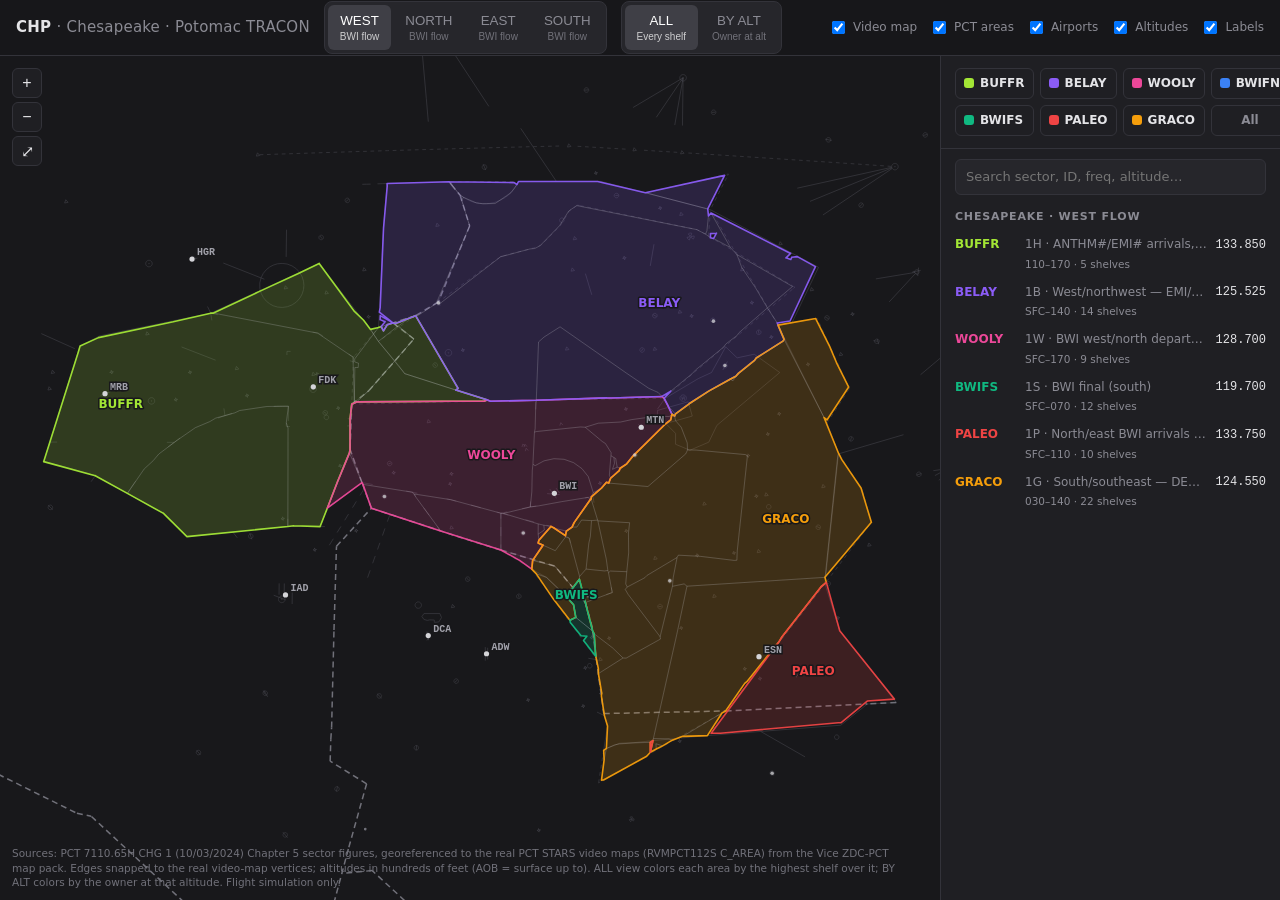
==== chp/index.html @ b919da2d "CHP explorer: clean shared-edge geometry Rebuilt each BWI flow as one planar set of faces: shelf cor" ====
<!DOCTYPE html>
<html lang="en">
<head>
<meta charset="utf-8">
<meta name="viewport" content="width=device-width, initial-scale=1">
<title>CHP Airspace — Potomac TRACON Chesapeake Sectors</title>
<link rel="icon" href="data:image/svg+xml,<svg xmlns='http://www.w3.org/2000/svg' viewBox='0 0 32 32'><path d='M4 8 14 4l14 6-2 16-12 3-10-8z' fill='%233b82f6'/></svg>">
<style>
  :root{ --bg:#18181b; --panel:#1f1f23; --panel2:#26262b; --line:#33333a; --text:#e4e4e7; --muted:#8b8b94; }
  *{box-sizing:border-box}
  html,body{margin:0;height:100%;background:var(--bg);color:var(--text);font:13px/1.4 ui-sans-serif,system-ui,-apple-system,"Segoe UI",Roboto,sans-serif;overflow:hidden}
  header{position:absolute;top:0;left:0;right:0;height:56px;display:flex;align-items:center;gap:14px;padding:0 16px;border-bottom:1px solid var(--line);background:rgba(24,24,27,.92);backdrop-filter:blur(6px);z-index:5}
  header h1{font-size:15px;margin:0;font-weight:700;letter-spacing:.2px;white-space:nowrap}
  header h1 span{color:var(--muted);font-weight:500}
  .seg{display:flex;background:var(--panel2);border:1px solid var(--line);border-radius:8px;padding:3px;gap:2px}
  .seg button{background:none;border:0;color:var(--muted);font:600 12px/1 inherit;padding:8px 12px;border-radius:6px;cursor:pointer;white-space:nowrap}
  .seg button small{display:block;font-weight:500;font-size:10px;margin-top:3px;opacity:.75}
  .seg button.on{background:#3f3f46;color:#fff}
  .seg button:hover:not(.on){color:var(--text)}
  #altBox{display:none;align-items:center;gap:10px}
  #altBox.on{display:flex}
  #alt{width:170px;accent-color:#60a5fa}
  #altVal{font:700 13px ui-monospace,Menlo,monospace;min-width:58px}
  .spacer{flex:1}
  .tog{display:flex;gap:12px;color:var(--muted);font-size:12px}
  .tog label{display:flex;align-items:center;gap:5px;cursor:pointer;white-space:nowrap}
  #map{position:absolute;top:56px;left:0;right:340px;bottom:0;cursor:grab;touch-action:none}
  #map.drag{cursor:grabbing}
  svg{width:100%;height:100%;display:block}
  .vm{fill:none;stroke:#52525b;stroke-width:.8;vector-effect:non-scaling-stroke;pointer-events:none;opacity:.55}
  .bnd{fill:none;stroke:#71717a;stroke-width:1.5;stroke-dasharray:6 4;vector-effect:non-scaling-stroke;pointer-events:none}
  .sec{stroke-width:1;vector-effect:non-scaling-stroke;transition:fill-opacity .12s}
  .mesh{fill:none;stroke:#e4e4e7;stroke-width:.8;stroke-opacity:.28;vector-effect:non-scaling-stroke;pointer-events:none}
  .sbd{fill:none;stroke-width:1.6;vector-effect:non-scaling-stroke;pointer-events:none;stroke-linejoin:round;stroke-linecap:round}
  .lbl{font:700 12px ui-sans-serif,system-ui,sans-serif;text-anchor:middle;dominant-baseline:middle;pointer-events:none;paint-order:stroke;stroke:#18181b;stroke-width:3px;stroke-linejoin:round}
  .lbl .sub{font:600 10.5px ui-monospace,Menlo,monospace;opacity:.9}
  .alb{font:600 10.5px ui-monospace,Menlo,monospace;text-anchor:middle;dominant-baseline:middle;pointer-events:none;paint-order:stroke;stroke:#18181b;stroke-width:3px;stroke-linejoin:round}
  .apt circle{fill:#d4d4d8}
  .apt text{font:600 10px ui-monospace,Menlo,monospace;fill:#a1a1aa;paint-order:stroke;stroke:#18181b;stroke-width:3px}
  #tip{position:absolute;pointer-events:none;background:#18181b;border:1.5px solid #52525b;border-radius:8px;padding:6px 10px;display:none;z-index:9;box-shadow:0 6px 20px rgba(0,0,0,.5);min-width:150px}
  #tip .h{font-size:10px;color:var(--muted);margin-bottom:3px;text-transform:uppercase;letter-spacing:.6px}
  #tip .r{display:grid;grid-template-columns:auto 1fr auto;gap:8px;align-items:center;font:12px ui-monospace,Menlo,monospace;padding:1px 0}
  #tip .r b{font-family:ui-sans-serif,system-ui,sans-serif}
  #tip .r i{font-style:normal;color:var(--muted)}
  aside{position:absolute;top:56px;right:0;bottom:0;width:340px;background:var(--panel);border-left:1px solid var(--line);display:flex;flex-direction:column;z-index:4}
  .legend{padding:12px 14px;border-bottom:1px solid var(--line);display:grid;grid-template-columns:repeat(4,1fr);gap:6px}
  .chip{display:flex;align-items:center;gap:6px;padding:6px 8px;border:1px solid var(--line);border-radius:6px;cursor:pointer;font-weight:600;font-size:12px;user-select:none}
  .chip i{width:10px;height:10px;border-radius:3px;flex:none}
  .chip.dim{opacity:.35}
  .chip.all{justify-content:center;color:var(--muted)}
  #detail{padding:14px;border-bottom:1px solid var(--line);display:none;max-height:52%;overflow:auto}
  #detail.on{display:block}
  #detail h2{margin:0 0 2px;font-size:18px}
  #detail .st{font-size:12px;color:var(--muted);margin-bottom:10px}
  #detail table{width:100%;border-collapse:collapse;font-size:12px}
  #detail td{padding:4px 0;border-bottom:1px solid #2a2a30;vertical-align:top}
  #detail td:first-child{color:var(--muted);width:96px}
  #detail td.m{font-family:ui-monospace,Menlo,monospace}
  .shl{display:flex;flex-wrap:wrap;gap:4px}
  .shl span{font:11px ui-monospace,Menlo,monospace;border:1px solid var(--line);border-radius:4px;padding:1px 6px}
  .x{float:right;background:none;border:0;color:var(--muted);font-size:18px;cursor:pointer;line-height:1}
  #search{margin:10px 14px 6px;padding:8px 10px;border-radius:6px;border:1px solid var(--line);background:var(--panel2);color:var(--text);font:inherit}
  #list{overflow:auto;flex:1;padding:0 6px 12px}
  .grp{margin-top:8px}
  .grp h3{margin:6px 8px;font-size:11px;text-transform:uppercase;letter-spacing:.8px;color:var(--muted)}
  .row{display:grid;grid-template-columns:62px 1fr auto;gap:8px;align-items:center;padding:6px 8px;border-radius:6px;cursor:pointer}
  .row:hover,.row.sel{background:var(--panel2)}
  .row b{font-size:12px}
  .row .n{color:var(--muted);font-size:12px;white-space:nowrap;overflow:hidden;text-overflow:ellipsis}
  .row .f{font:12px ui-monospace,Menlo,monospace}
  .row .alt{grid-column:2/4;font-size:10.5px;color:var(--muted);margin-top:-4px}
  footer{position:absolute;left:12px;bottom:10px;font-size:10.5px;color:#71717a;z-index:3;max-width:calc(100% - 380px)}
  .zoom{position:absolute;left:12px;top:68px;display:flex;flex-direction:column;gap:4px;z-index:3}
  .zoom button{width:30px;height:30px;border-radius:6px;border:1px solid var(--line);background:var(--panel);color:var(--text);font-size:16px;cursor:pointer}
  @media (max-width:900px){
    header{height:auto;flex-wrap:wrap;padding:8px 10px;gap:8px}
    header h1 span,.tog{display:none}
    #map{top:96px;right:0;bottom:42vh}
    aside{top:auto;height:42vh;width:100%;border-left:0;border-top:1px solid var(--line)}
    footer{display:none}
    .zoom{top:106px}
  }
</style>
</head>
<body>
<header>
  <h1>CHP <span>· Chesapeake · Potomac TRACON</span></h1>
  <div class="seg" id="flows">
    <button data-f="W">WEST<small>BWI flow</small></button>
    <button data-f="N">NORTH<small>BWI flow</small></button>
    <button data-f="E">EAST<small>BWI flow</small></button>
    <button data-f="S">SOUTH<small>BWI flow</small></button>
  </div>
  <div class="seg" id="modes">
    <button data-m="ALL">ALL<small>Every shelf</small></button>
    <button data-m="ALT">BY ALT<small>Owner at alt</small></button>
  </div>
  <div id="altBox"><input type="range" id="alt" min="0" max="170" step="10" value="60"><span id="altVal">6,000</span></div>
  <div class="spacer"></div>
  <div class="tog">
    <label><input type="checkbox" id="tVm" checked> Video map</label>
    <label><input type="checkbox" id="tBnd" checked> PCT areas</label>
    <label><input type="checkbox" id="tApt" checked> Airports</label>
    <label><input type="checkbox" id="tAlt" checked> Altitudes</label>
    <label><input type="checkbox" id="tLbl" checked> Labels</label>
  </div>
</header>

<div id="map"><svg id="svg">
  <g id="world"><g id="gVm"></g><g id="gBnd"></g><g id="gSec"></g><g id="gAol"></g></g>
  <g id="gApt" class="apt"></g><g id="gLbl"></g>
</svg></div>
<div class="zoom"><button id="zin" title="Zoom in">+</button><button id="zout" title="Zoom out">−</button><button id="zfit" title="Fit">⤢</button></div>
<div id="tip"></div>

<aside>
  <div class="legend" id="legend"></div>
  <div id="detail"></div>
  <input id="search" placeholder="Search sector, ID, freq, altitude…">
  <div id="list"></div>
</aside>
<footer id="foot"></footer>

<script src="chp-data.js?v=2"></script>
<script>
(() => {
const D = window.CHP_AIR, SECS = D.sectors, SHL = D.shelves;
const COL = {BUFFR:'#a3e635',BELAY:'#8b5cf6',WOOLY:'#ec4899',BWIFN:'#3b82f6',BWIFS:'#10b981',PALEO:'#ef4444',GRACO:'#f59e0b'};
const ORDER = ['BUFFR','BELAY','WOOLY','BWIFN','BWIFS','PALEO','GRACO'];
const APTS = [['BWI',39.1754,-76.6683,1],['MTN',39.3257,-76.4138,1],['APG',39.4662,-76.1688],['ESN',38.8042,-76.069,1],['FME',39.0854,-76.7594],
  ['ANP',38.9429,-76.5684],['W29',38.9765,-76.3302],['W48',39.2626,-76.4326],['0W3',39.5668,-76.2024],['GAI',39.1683,-77.166],
  ['FDK',39.4176,-77.3743,1],['DMW',39.6083,-77.0077],['MRB',39.4019,-77.9845,1],['HGR',39.7079,-77.7296,1],['DCA',38.8521,-77.0377,1],
  ['ADW',38.8108,-76.867,1],['IAD',38.9445,-77.4558,1],['CGE',38.5393,-76.0304],['DOV',39.1295,-75.466,1]];
const LAT0=39.1, CX=Math.cos(LAT0*Math.PI/180), S=100;
const P=([lon,lat])=>[lon*CX*S,-lat*S];
const pathOf=rings=>rings.map(r=>'M'+r.map(c=>P(c).map(v=>v.toFixed(2)).join(',')).join('L')+'Z').join('');
const lineOf=l=>'M'+l.map(c=>P(c).map(v=>v.toFixed(2)).join(',')).join('L');
const $=s=>document.querySelector(s), svg=$('#svg'), world=$('#world'), NS='http://www.w3.org/2000/svg';
const el=(t,a={},p)=>{const e=document.createElementNS(NS,t); for(const k in a) e.setAttribute(k,a[k]); if(p) p.appendChild(e); return e;};
const p3=v=>String(v).padStart(3,'0');
const fmtR=([a,b])=>a===b?p3(a):(a===0?'SFC':p3(a))+'–'+p3(b);
const fmtS=s=>s.r.map(fmtR).join(' & ');
const inAlt=(s,fl)=>s.r.some(([a,b])=>a===b?fl===a:(a===0?fl<=b:fl>=a&&fl<=b));
const top=s=>Math.max(...s.r.map(r=>r[1]));
const ft=fl=>fl===0?'SFC':(fl*100).toLocaleString();
const st={flow:'W',mode:'ALL',fl:60,sec:null,sel:null,q:'',k:1,tx:0,ty:0};
const hm=location.hash.slice(1).split('/');
if(D.flows[(hm[0]||'').toUpperCase()]) st.flow=hm[0].toUpperCase();
if((hm[1]||'').toUpperCase()==='ALT'){ st.mode='ALT'; if(hm[2]!==undefined&&!isNaN(+hm[2])) st.fl=+hm[2]; }
D.vmap.forEach(l=>el('path',{d:lineOf(l),class:'vm'},$('#gVm')));
D.bdry.forEach(l=>el('path',{d:lineOf(l),class:'bnd'},$('#gBnd')));
function pip([x,y],ring){let c=false;for(let i=0,j=ring.length-1;i<ring.length;j=i++){const [xi,yi]=ring[i],[xj,yj]=ring[j];if(((yi>y)!==(yj>y))&&x<(xj-xi)*(y-yi)/(yj-yi)+xi)c=!c;}return c;}
const inFace=(pt,f)=>{let c=false; f.poly.forEach(r=>{ if(pip(pt,r)) c=!c; }); return c;};
const area=r=>Math.abs(r.reduce((s,[x,y],i)=>{const [x2,y2]=r[(i+1)%r.length];return s+x*y2-x2*y;},0)/2);

// ---- per-flow edge index (faces share exact vertices)
const EDGES={};
for(const fl in D.faces){ const m=new Map();
  D.faces[fl].forEach((f,fi)=>f.poly.forEach(r=>{ for(let i=0;i<r.length-1;i++){ const a=r[i],b=r[i+1]; const ka=a.join(','),kb=b.join(',');
    const k=ka<kb?ka+'|'+kb:kb+'|'+ka; if(!m.has(k)) m.set(k,{a,b,f:[]}); m.get(k).f.push(fi); } }));
  EDGES[fl]=[...m.values()]; }

// ---- class of each face for current view
let faces=[], cls=[];
function owner(f){ // shelf that owns face at st.fl: lowest ceiling among active
  const act=f.st.map(i=>SHL[i]).filter(s=>inAlt(s,st.fl)); if(!act.length) return null;
  return act.reduce((a,b)=>top(a)<=top(b)?a:b); }
function topShelf(f){ return f.st.map(i=>SHL[i]).reduce((a,b)=>top(a)>=top(b)?a:b); }
function compute(){ faces=D.faces[st.flow];
  cls=faces.map(f=>{ const s = st.mode==='ALT'?owner(f):topShelf(f); return s?s:null; }); }
const ckey=i=>cls[i]?cls[i].sec:'';

function render(){
  compute();
  const g=$('#gSec'); g.innerHTML='';
  faces.forEach((f,i)=>{ const s=cls[i]; if(!s) return; el('path',{d:pathOf(f.poly),class:'sec',fill:COL[s.sec],stroke:'none','fill-rule':'evenodd','data-i':i},g); });
  const gA=$('#gAol'); gA.innerHTML='';
  // internal shelf mesh (same sector) faint; sector borders strong
  let mesh='', bord={};
  EDGES[st.flow].forEach(e=>{ const ks=e.f.map(ckey); const seg=`M${P(e.a).map(v=>v.toFixed(2))}L${P(e.b).map(v=>v.toFixed(2))}`;
    const uniq=[...new Set(ks)].filter(Boolean);
    if(e.f.length===1 || ks[0]!==ks[1]){ uniq.forEach(k=>{ bord[k]=(bord[k]||'')+seg; }); }
    else if(st.mode==='ALL' && uniq.length) mesh+=seg; });
  if(mesh) el('path',{d:mesh,class:'mesh'},gA);
  for(const k in bord) el('path',{d:bord[k],class:'sbd',stroke:COL[k],'data-s':k},gA);
  paint(); labels(); list(); detail();
  document.querySelectorAll('#flows button').forEach(b=>b.classList.toggle('on',b.dataset.f===st.flow));
  document.querySelectorAll('#modes button').forEach(b=>b.classList.toggle('on',b.dataset.m===st.mode));
  $('#altBox').classList.toggle('on',st.mode==='ALT'); $('#alt').value=st.fl; $('#altVal').textContent=ft(st.fl);
  history.replaceState(null,'','#'+st.flow.toLowerCase()+(st.mode==='ALT'?'/alt/'+st.fl:''));
}
let hov=-1;
function paint(){
  const focus=st.sel||st.sec;
  document.querySelectorAll('#gSec path').forEach(p=>{ const i=+p.dataset.i, s=cls[i], has=focus && faces[i].st.some(j=>SHL[j].sec===focus);
    const dim=focus && !has && s.sec!==focus;
    p.setAttribute('fill-opacity', i===hov?.48 : dim?.04 : (focus&&has?.34 : st.mode==='ALT'?.28:.17)); });
  document.querySelectorAll('#gAol path.sbd').forEach(p=>p.setAttribute('stroke-opacity', focus&&p.dataset.s!==focus?.15:.95));
  const m=document.querySelector('#gAol path.mesh'); if(m) m.style.opacity=focus?.15:1;
}
function labels(){
  const gL=$('#gLbl'), gP=$('#gApt'); gL.innerHTML=''; gP.innerHTML='';
  const focus=st.sel||st.sec, zr=st.k/(st.k0||st.k);
  const px=f=>area(f.poly[0])*S*S*CX*st.k*st.k;
  if($('#tAlt').checked){
    faces.forEach((f,i)=>{ if(!cls[i]) return; let s;
      if(st.mode==='ALT') s=cls[i]; else if(focus) s=f.st.map(j=>SHL[j]).find(x=>x.sec===focus); else if(zr>1.9) s=cls[i];
      if(!s || px(f)<(focus?300:700)) return;
      const [x,y]=scr(P(f.at)); el('text',{x,y:y+(st.mode==='ALT'?9:0),class:'alb',fill:COL[s.sec]},gL).textContent= (st.mode==='ALL'&&!focus)? fmtS(s) : fmtS(s); });
  }
  if($('#tLbl').checked){
    ORDER.forEach(id=>{ if(focus&&focus!==id) return; const fs=faces.map((f,i)=>[f,i]).filter(([f,i])=>cls[i]&&cls[i].sec===id); if(!fs.length) return;
      const [f]=fs.reduce((a,b)=>area(a[0].poly[0])>area(b[0].poly[0])?a:b); const [x,y]=scr(P(f.at));
      el('text',{x,y:y-(($('#tAlt').checked&&(st.mode==='ALT'||focus||zr>1.9))?9:0),class:'lbl',fill:COL[id]},gL).textContent=id; });
  }
  if($('#tApt').checked) APTS.forEach(([id,la,lo,major])=>{ const [x,y]=scr(P([lo,la]));
    el('circle',{cx:x,cy:y,r:major?2.6:1.8,opacity:major?1:.75},gP); if(major||zr>1.5) el('text',{x:x+5,y:y-4},gP).textContent=id; });
}
const box=()=>svg.getBoundingClientRect();
const scr=([x,y])=>[x*st.k+st.tx,y*st.k+st.ty];
const unscr=(sx,sy)=>{const x=(sx-st.tx)/st.k,y=(sy-st.ty)/st.k;return [x/(CX*S),-y/S];};
function apply(){ world.setAttribute('transform',`translate(${st.tx},${st.ty}) scale(${st.k})`); labels(); }
function fit(){ const bb=Object.values(D.faces).flat().flatMap(f=>f.poly[0]); const lons=bb.map(c=>c[0]),lats=bb.map(c=>c[1]);
  const pts=[[Math.min(...lons)-.04,Math.min(...lats)-.03],[Math.max(...lons)+.04,Math.max(...lats)+.03]].map(P),xs=pts.map(p=>p[0]),ys=pts.map(p=>p[1]);
  const b=box(),w=Math.max(...xs)-Math.min(...xs),h=Math.max(...ys)-Math.min(...ys),pad=30;
  st.k=Math.min((b.width-2*pad)/w,(b.height-2*pad)/h); st.k0=st.k; st.tx=(b.width-w*st.k)/2-Math.min(...xs)*st.k; st.ty=(b.height-h*st.k)/2-Math.min(...ys)*st.k; apply(); }
function zoomAt(f,cx,cy){const k=Math.max(.3,Math.min(80,st.k*f)); f=k/st.k; st.tx=cx-(cx-st.tx)*f; st.ty=cy-(cy-st.ty)*f; st.k=k; apply();}
svg.addEventListener('wheel',e=>{e.preventDefault(); const b=box(); zoomAt(Math.exp(-e.deltaY*0.0015),e.clientX-b.left,e.clientY-b.top);},{passive:false});
let drag=null,moved=false; const pts=new Map();
svg.addEventListener('pointerdown',e=>{pts.set(e.pointerId,[e.clientX,e.clientY]); drag={x:e.clientX,y:e.clientY,tx:st.tx,ty:st.ty,d:pinch()}; moved=false;});
function pinch(){ if(pts.size<2) return 0; const [a,b]=[...pts.values()]; return Math.hypot(a[0]-b[0],a[1]-b[1]); }
window.addEventListener('pointermove',e=>{ if(!drag) return; if(pts.has(e.pointerId)) pts.set(e.pointerId,[e.clientX,e.clientY]);
  if(pts.size===2){const d=pinch(),[a,b]=[...pts.values()],bb=box(); if(drag.d) zoomAt(d/drag.d,(a[0]+b[0])/2-bb.left,(a[1]+b[1])/2-bb.top); drag.d=d; moved=true; return;}
  const dx=e.clientX-drag.x,dy=e.clientY-drag.y; if(Math.abs(dx)+Math.abs(dy)>3){moved=true; $('#map').classList.add('drag'); tip.style.display='none';}
  if(moved){st.tx=drag.tx+dx; st.ty=drag.ty+dy; apply();} });
window.addEventListener('pointerup',e=>{pts.delete(e.pointerId); if(!pts.size){drag=null; $('#map').classList.remove('drag'); setTimeout(()=>moved=false,0);}});
$('#zin').onclick=()=>{const b=box(); zoomAt(1.4,b.width/2,b.height/2)}; $('#zout').onclick=()=>{const b=box(); zoomAt(1/1.4,b.width/2,b.height/2)}; $('#zfit').onclick=fit;
window.addEventListener('resize',fit);
const tip=$('#tip');
function faceAt(e){ const b=box(), ll=unscr(e.clientX-b.left,e.clientY-b.top); return faces.findIndex(f=>inFace(ll,f)); }
svg.addEventListener('pointermove',e=>{ if(drag&&moved) return; const i=faceAt(e); if(i!==hov){ hov=i; paint(); }
  if(i<0){ tip.style.display='none'; return; }
  const ss=faces[i].st.map(j=>SHL[j]).slice().sort((a,b)=>top(b)-top(a));
  tip.innerHTML=`<div class="h">${D.flows[st.flow]} flow${st.mode==='ALT'?' · at '+ft(st.fl):''}</div>`+ss.map(s=>{ const o=SECS.find(x=>x.id===s.sec), on=st.mode!=='ALT'||inAlt(s,st.fl);
    return `<div class="r" style="opacity:${on?1:.4}"><b style="color:${COL[s.sec]}">${s.sec}</b><span>${fmtS(s)}</span><i>${o.vhf}</i></div>`; }).join('');
  tip.style.display='block'; tip.style.left=(e.clientX+14)+'px'; tip.style.top=(e.clientY+14)+'px'; });
svg.addEventListener('pointerleave',()=>{hov=-1; paint(); tip.style.display='none';});
svg.addEventListener('click',e=>{ if(moved) return; const i=faceAt(e);
  if(i<0) st.sel=null; else { const ids=[...new Set(faces[i].st.map(j=>SHL[j].sec))]; const k=ids.indexOf(st.sel); st.sel=ids[(k+1)%ids.length]; }
  detail(); paint(); labels(); list(); });
const leg=$('#legend');
ORDER.forEach(id=>{ const c=document.createElement('div'); c.className='chip'; c.dataset.s=id; c.innerHTML=`<i style="background:${COL[id]}"></i>${id}`;
  c.onclick=()=>{ st.sec=st.sec===id?null:id; st.sel=null; legendUI(); render(); }; leg.appendChild(c); });
const all=document.createElement('div'); all.className='chip all'; all.textContent='All'; all.onclick=()=>{st.sec=null;st.sel=null;legendUI();render();}; leg.appendChild(all);
function legendUI(){ leg.querySelectorAll('.chip[data-s]').forEach(c=>c.classList.toggle('dim',!!st.sec&&c.dataset.s!==st.sec)); }
const shelvesOf=id=>{ const set=new Set(); D.faces[st.flow].forEach(f=>f.st.forEach(j=>{ if(SHL[j].sec===id) set.add(j); })); return [...set].map(j=>SHL[j]); };
const span=id=>{ const ss=shelvesOf(id); if(!ss.length) return null; return [Math.min(...ss.flatMap(s=>s.r.map(r=>r[0]))),Math.max(...ss.flatMap(s=>s.r.map(r=>r[1])))]; };
function list(){
  const L=$('#list'); L.innerHTML=''; const q=st.q.trim().toLowerCase();
  const ids=ORDER.filter(id=>{ const o=SECS.find(x=>x.id===id); if(q) return [o.id,o.stars,o.pos,o.vhf,o.role,...shelvesOf(id).map(fmtS)].some(v=>String(v).toLowerCase().includes(q)); return span(id)&&(!st.sec||st.sec===id); });
  const g=document.createElement('div'); g.className='grp'; g.innerHTML=`<h3>Chesapeake · ${D.flows[st.flow]} flow${st.mode==='ALT'?' · '+ft(st.fl):''}</h3>`;
  ids.forEach(id=>{ const o=SECS.find(x=>x.id===id), sp=span(id), here=st.mode==='ALT'?[...new Set(cls.filter(s=>s&&s.sec===id).map(fmtS))]:[];
    const r=document.createElement('div'); r.className='row'+(st.sel===id?' sel':'');
    r.innerHTML=`<b style="color:${COL[id]}">${id}</b><span class="n">${o.stars} · ${o.role}</span><span class="f">${o.vhf}</span><span class="alt">${sp?(sp[0]===0?'SFC':p3(sp[0]))+'–'+p3(sp[1])+' · '+shelvesOf(id).length+' shelves':'Not open this flow'}${here.length?' · here: '+here.join(', '):''}</span>`;
    r.onclick=()=>{ st.sel=st.sel===id?null:id; detail(); paint(); labels(); list(); }; g.appendChild(r); });
  L.appendChild(g); if(!ids.length) L.innerHTML='<div style="padding:14px;color:var(--muted)">No sectors.</div>';
}
function detail(){
  const d=$('#detail'), id=st.sel; if(!id){ d.className=''; d.innerHTML=''; return; }
  const o=SECS.find(x=>x.id===id), c=COL[id], ss=shelvesOf(id).sort((a,b)=>a.r[0][1]-b.r[0][1]||a.r[0][0]-b.r[0][0]), sp=span(id);
  const flowsOpen=Object.keys(D.flows).filter(f=>D.faces[f].some(x=>x.st.some(j=>SHL[j].sec===id))).map(f=>D.flows[f]).join(', ');
  d.className='on';
  d.innerHTML=`<button class="x" title="Close">×</button><h2 style="color:${c}">${id}</h2>
  <div class="st">STARS ${o.stars} · CHESAPEAKE · ${D.flows[st.flow].toUpperCase()} FLOW</div>
  <table><tr><td>Frequency</td><td class="m">${o.vhf}</td></tr><tr><td>Position</td><td class="m">${o.stars} (symbol ${o.pos})</td></tr>
  <tr><td>Altitudes</td><td>${sp?(sp[0]===0?'SFC':p3(sp[0]))+'–'+p3(sp[1]):'—'}</td></tr><tr><td>Role</td><td>${o.role}</td></tr>
  <tr><td>Shelves</td><td><div class="shl">${[...new Set(ss.map(fmtS))].map(t=>`<span style="border-color:${c}55">${t}</span>`).join('')||'—'}</div></td></tr>
  <tr><td>Flows</td><td>${flowsOpen}</td></tr><tr><td>SOP figure</td><td class="m">${[...new Set(ss.map(s=>s.fig))].join(', ')}</td></tr></table>`;
  d.querySelector('.x').onclick=()=>{st.sel=null;detail();paint();labels();list();};
}
document.querySelectorAll('#flows button').forEach(b=>b.onclick=()=>{ st.flow=b.dataset.f; render(); });
document.querySelectorAll('#modes button').forEach(b=>b.onclick=()=>{ st.mode=b.dataset.m; render(); });
$('#alt').oninput=e=>{ st.fl=+e.target.value; render(); };
$('#tVm').onchange=()=>{ $('#gVm').style.display=$('#tVm').checked?'':'none'; };
$('#tBnd').onchange=()=>{ $('#gBnd').style.display=$('#tBnd').checked?'':'none'; };
['#tApt','#tLbl','#tAlt'].forEach(i=>$(i).onchange=labels);
$('#search').oninput=e=>{ st.q=e.target.value; list(); };
window.addEventListener('keydown',e=>{ if(e.target.tagName==='INPUT') return;
  const f={'1':'W','2':'N','3':'E','4':'S'}[e.key]; if(f){ st.flow=f; render(); }
  if(e.key==='a'||e.key==='A'){ st.mode=st.mode==='ALT'?'ALL':'ALT'; render(); }
  if(st.mode==='ALT'&&(e.key==='ArrowUp'||e.key==='ArrowDown')){ e.preventDefault(); st.fl=Math.max(0,Math.min(170,st.fl+(e.key==='ArrowUp'?10:-10))); render(); }
  if(e.key==='Escape'){ st.sel=null; st.sec=null; legendUI(); render(); } });
$('#foot').textContent='Sources: '+D.source+'. Edges snapped to the real video-map vertices; altitudes in hundreds of feet (AOB = surface up to). ALL view colors each area by the highest shelf over it; BY ALT colors by the owner at that altitude. Flight simulation only.';
render(); fit();
})();
</script>
</body>
</html>
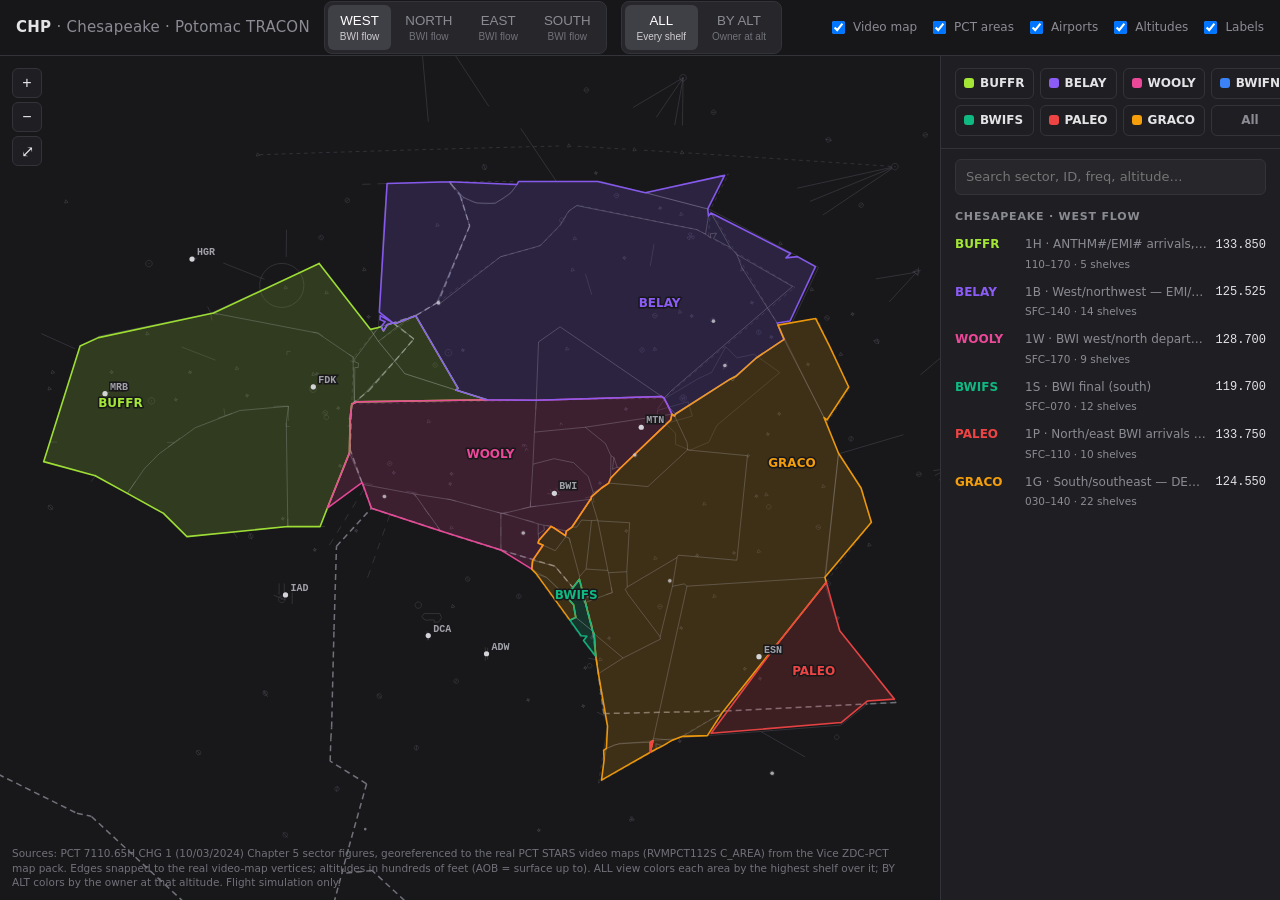
==== commit 00c474ff: "CHP explorer: straighten every border chain corner-to-corner Co-Authored-By: Claude Opus 5.5 <norepl" ====
--- a/chp/index.html
+++ b/chp/index.html
@@ -121,7 +121,7 @@
 </aside>
 <footer id="foot"></footer>
 
-<script src="chp-data.js?v=2"></script>
+<script src="chp-data.js?v=3"></script>
 <script>
 (() => {
 const D = window.CHP_AIR, SECS = D.sectors, SHL = D.shelves;
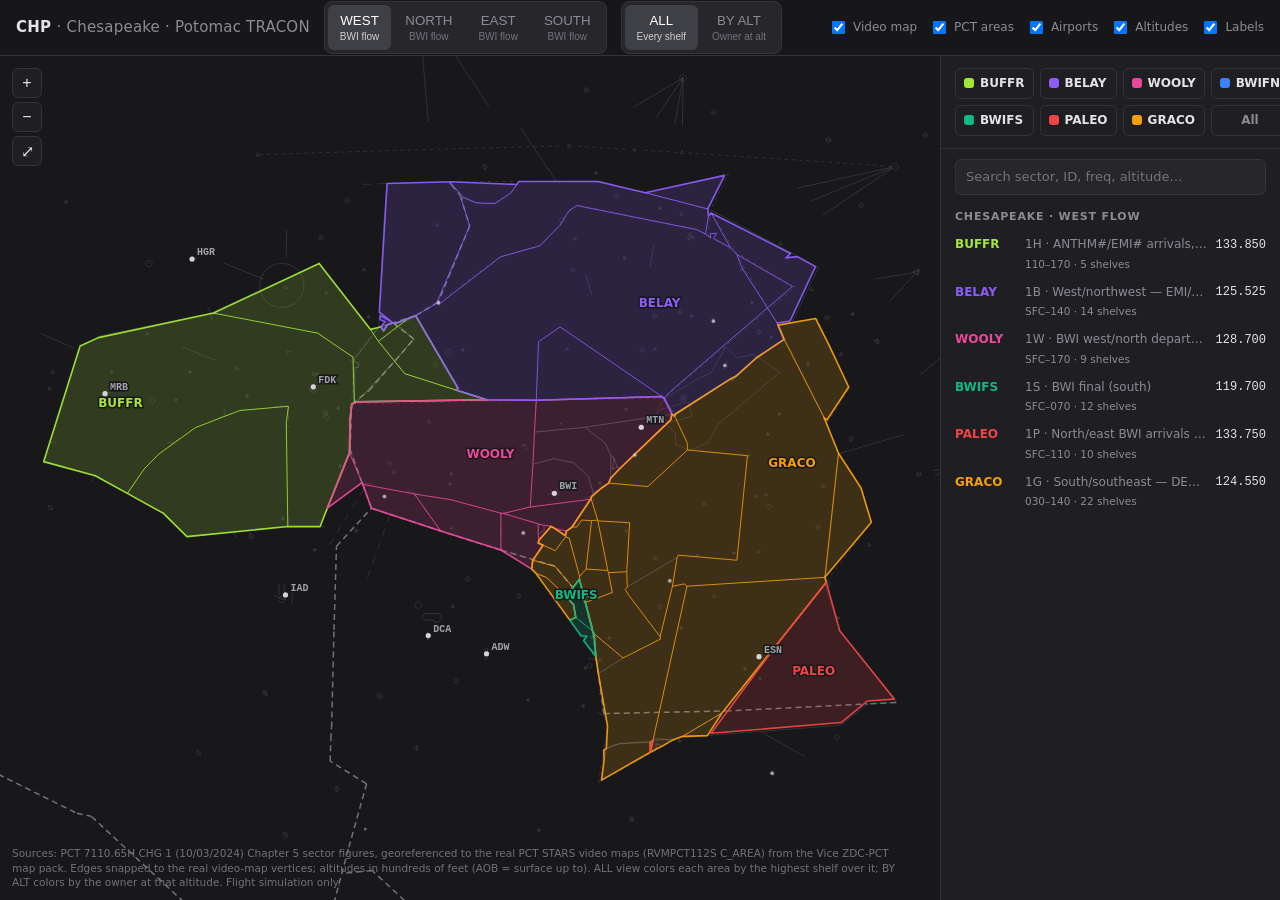
==== commit 2711d947: "CHP explorer: show shelf boundaries inside a sector Lines are now drawn wherever the displayed shelf" ====
--- a/chp/index.html
+++ b/chp/index.html
@@ -31,6 +31,7 @@
   .bnd{fill:none;stroke:#71717a;stroke-width:1.5;stroke-dasharray:6 4;vector-effect:non-scaling-stroke;pointer-events:none}
   .sec{stroke-width:1;vector-effect:non-scaling-stroke;transition:fill-opacity .12s}
   .mesh{fill:none;stroke:#e4e4e7;stroke-width:.8;stroke-opacity:.28;vector-effect:non-scaling-stroke;pointer-events:none}
+  .shb{fill:none;stroke-width:1;vector-effect:non-scaling-stroke;pointer-events:none;stroke-linejoin:round}
   .sbd{fill:none;stroke-width:1.6;vector-effect:non-scaling-stroke;pointer-events:none;stroke-linejoin:round;stroke-linecap:round}
   .lbl{font:700 12px ui-sans-serif,system-ui,sans-serif;text-anchor:middle;dominant-baseline:middle;pointer-events:none;paint-order:stroke;stroke:#18181b;stroke-width:3px;stroke-linejoin:round}
   .lbl .sub{font:600 10.5px ui-monospace,Menlo,monospace;opacity:.9}
@@ -121,7 +122,7 @@
 </aside>
 <footer id="foot"></footer>
 
-<script src="chp-data.js?v=3"></script>
+<script src="chp-data.js?v=4"></script>
 <script>
 (() => {
 const D = window.CHP_AIR, SECS = D.sectors, SHL = D.shelves;
@@ -166,22 +167,27 @@
   const act=f.st.map(i=>SHL[i]).filter(s=>inAlt(s,st.fl)); if(!act.length) return null;
   return act.reduce((a,b)=>top(a)<=top(b)?a:b); }
 function topShelf(f){ return f.st.map(i=>SHL[i]).reduce((a,b)=>top(a)>=top(b)?a:b); }
-function compute(){ faces=D.faces[st.flow];
-  cls=faces.map(f=>{ const s = st.mode==='ALT'?owner(f):topShelf(f); return s?s:null; }); }
+function compute(){ faces=D.faces[st.flow]; const focus=st.sel||st.sec;
+  cls=faces.map(f=>{ if(st.mode==='ALT') return owner(f);
+    if(focus){ const m=f.st.map(i=>SHL[i]).filter(x=>x.sec===focus); return m.length?m.reduce((a,b)=>top(a)>=top(b)?a:b):null; }
+    return topShelf(f); }); }
 const ckey=i=>cls[i]?cls[i].sec:'';
+const skey=i=>cls[i]?cls[i].sec+'|'+fmtS(cls[i]):'';
 
 function render(){
   compute();
   const g=$('#gSec'); g.innerHTML='';
   faces.forEach((f,i)=>{ const s=cls[i]; if(!s) return; el('path',{d:pathOf(f.poly),class:'sec',fill:COL[s.sec],stroke:'none','fill-rule':'evenodd','data-i':i},g); });
   const gA=$('#gAol'); gA.innerHTML='';
-  // internal shelf mesh (same sector) faint; sector borders strong
-  let mesh='', bord={};
-  EDGES[st.flow].forEach(e=>{ const ks=e.f.map(ckey); const seg=`M${P(e.a).map(v=>v.toFixed(2))}L${P(e.b).map(v=>v.toFixed(2))}`;
-    const uniq=[...new Set(ks)].filter(Boolean);
-    if(e.f.length===1 || ks[0]!==ks[1]){ uniq.forEach(k=>{ bord[k]=(bord[k]||'')+seg; }); }
-    else if(st.mode==='ALL' && uniq.length) mesh+=seg; });
+  const seg=e=>`M${P(e.a).map(v=>v.toFixed(2))}L${P(e.b).map(v=>v.toFixed(2))}`;
+  let mesh='', shelf={}, bord={};
+  EDGES[st.flow].forEach(e=>{ const [a,b]=[e.f[0],e.f[1]]; const ca=ckey(a), cb=b===undefined?'':ckey(b);
+    const sa=skey(a), sb=b===undefined?'':skey(b), d=seg(e);
+    if(ca!==cb){ [ca,cb].filter(Boolean).forEach(k=>bord[k]=(bord[k]||'')+d); }
+    else if(sa!==sb){ shelf[ca]=(shelf[ca]||'')+d; }
+    else if(st.mode==='ALL' && !(st.sel||st.sec)) mesh+=d; });
   if(mesh) el('path',{d:mesh,class:'mesh'},gA);
+  for(const k in shelf) el('path',{d:shelf[k],class:'shb',stroke:COL[k],'data-s':k},gA);
   for(const k in bord) el('path',{d:bord[k],class:'sbd',stroke:COL[k],'data-s':k},gA);
   paint(); labels(); list(); detail();
   document.querySelectorAll('#flows button').forEach(b=>b.classList.toggle('on',b.dataset.f===st.flow));
@@ -195,7 +201,7 @@
   document.querySelectorAll('#gSec path').forEach(p=>{ const i=+p.dataset.i, s=cls[i], has=focus && faces[i].st.some(j=>SHL[j].sec===focus);
     const dim=focus && !has && s.sec!==focus;
     p.setAttribute('fill-opacity', i===hov?.48 : dim?.04 : (focus&&has?.34 : st.mode==='ALT'?.28:.17)); });
-  document.querySelectorAll('#gAol path.sbd').forEach(p=>p.setAttribute('stroke-opacity', focus&&p.dataset.s!==focus?.15:.95));
+  document.querySelectorAll('#gAol path.sbd,#gAol path.shb').forEach(p=>p.setAttribute('stroke-opacity', focus&&p.dataset.s!==focus?.15:(p.classList.contains('shb')?.85:.95)));
   const m=document.querySelector('#gAol path.mesh'); if(m) m.style.opacity=focus?.15:1;
 }
 function labels(){
@@ -203,10 +209,13 @@
   const focus=st.sel||st.sec, zr=st.k/(st.k0||st.k);
   const px=f=>area(f.poly[0])*S*S*CX*st.k*st.k;
   if($('#tAlt').checked){
-    faces.forEach((f,i)=>{ if(!cls[i]) return; let s;
-      if(st.mode==='ALT') s=cls[i]; else if(focus) s=f.st.map(j=>SHL[j]).find(x=>x.sec===focus); else if(zr>1.9) s=cls[i];
-      if(!s || px(f)<(focus?300:700)) return;
-      const [x,y]=scr(P(f.at)); el('text',{x,y:y+(st.mode==='ALT'?9:0),class:'alb',fill:COL[s.sec]},gL).textContent= (st.mode==='ALL'&&!focus)? fmtS(s) : fmtS(s); });
+    const placed=[];
+    faces.map((f,i)=>[f,i]).sort((a,b)=>area(b[0].poly[0])-area(a[0].poly[0])).forEach(([f,i])=>{ if(!cls[i]) return;
+      if(st.mode!=='ALT' && !focus && zr<=1.9) return;
+      const s=cls[i]; if(px(f)<(focus?300:700)) return;
+      const [x,y]=scr(P(f.at)), t=fmtS(s), k=s.sec+'|'+t;
+      if(placed.some(p=>p.k===k && Math.hypot(p.x-x,p.y-y)<240)) return; placed.push({k,x,y});
+      el('text',{x,y:y+(st.mode==='ALT'?9:0),class:'alb',fill:COL[s.sec]},gL).textContent=t; });
   }
   if($('#tLbl').checked){
     ORDER.forEach(id=>{ if(focus&&focus!==id) return; const fs=faces.map((f,i)=>[f,i]).filter(([f,i])=>cls[i]&&cls[i].sec===id); if(!fs.length) return;
@@ -247,7 +256,7 @@
 svg.addEventListener('pointerleave',()=>{hov=-1; paint(); tip.style.display='none';});
 svg.addEventListener('click',e=>{ if(moved) return; const i=faceAt(e);
   if(i<0) st.sel=null; else { const ids=[...new Set(faces[i].st.map(j=>SHL[j].sec))]; const k=ids.indexOf(st.sel); st.sel=ids[(k+1)%ids.length]; }
-  detail(); paint(); labels(); list(); });
+  render(); });
 const leg=$('#legend');
 ORDER.forEach(id=>{ const c=document.createElement('div'); c.className='chip'; c.dataset.s=id; c.innerHTML=`<i style="background:${COL[id]}"></i>${id}`;
   c.onclick=()=>{ st.sec=st.sec===id?null:id; st.sel=null; legendUI(); render(); }; leg.appendChild(c); });
@@ -262,7 +271,7 @@
   ids.forEach(id=>{ const o=SECS.find(x=>x.id===id), sp=span(id), here=st.mode==='ALT'?[...new Set(cls.filter(s=>s&&s.sec===id).map(fmtS))]:[];
     const r=document.createElement('div'); r.className='row'+(st.sel===id?' sel':'');
     r.innerHTML=`<b style="color:${COL[id]}">${id}</b><span class="n">${o.stars} · ${o.role}</span><span class="f">${o.vhf}</span><span class="alt">${sp?(sp[0]===0?'SFC':p3(sp[0]))+'–'+p3(sp[1])+' · '+shelvesOf(id).length+' shelves':'Not open this flow'}${here.length?' · here: '+here.join(', '):''}</span>`;
-    r.onclick=()=>{ st.sel=st.sel===id?null:id; detail(); paint(); labels(); list(); }; g.appendChild(r); });
+    r.onclick=()=>{ st.sel=st.sel===id?null:id; render(); }; g.appendChild(r); });
   L.appendChild(g); if(!ids.length) L.innerHTML='<div style="padding:14px;color:var(--muted)">No sectors.</div>';
 }
 function detail(){
@@ -276,7 +285,7 @@
   <tr><td>Altitudes</td><td>${sp?(sp[0]===0?'SFC':p3(sp[0]))+'–'+p3(sp[1]):'—'}</td></tr><tr><td>Role</td><td>${o.role}</td></tr>
   <tr><td>Shelves</td><td><div class="shl">${[...new Set(ss.map(fmtS))].map(t=>`<span style="border-color:${c}55">${t}</span>`).join('')||'—'}</div></td></tr>
   <tr><td>Flows</td><td>${flowsOpen}</td></tr><tr><td>SOP figure</td><td class="m">${[...new Set(ss.map(s=>s.fig))].join(', ')}</td></tr></table>`;
-  d.querySelector('.x').onclick=()=>{st.sel=null;detail();paint();labels();list();};
+  d.querySelector('.x').onclick=()=>{st.sel=null;render();};
 }
 document.querySelectorAll('#flows button').forEach(b=>b.onclick=()=>{ st.flow=b.dataset.f; render(); });
 document.querySelectorAll('#modes button').forEach(b=>b.onclick=()=>{ st.mode=b.dataset.m; render(); });
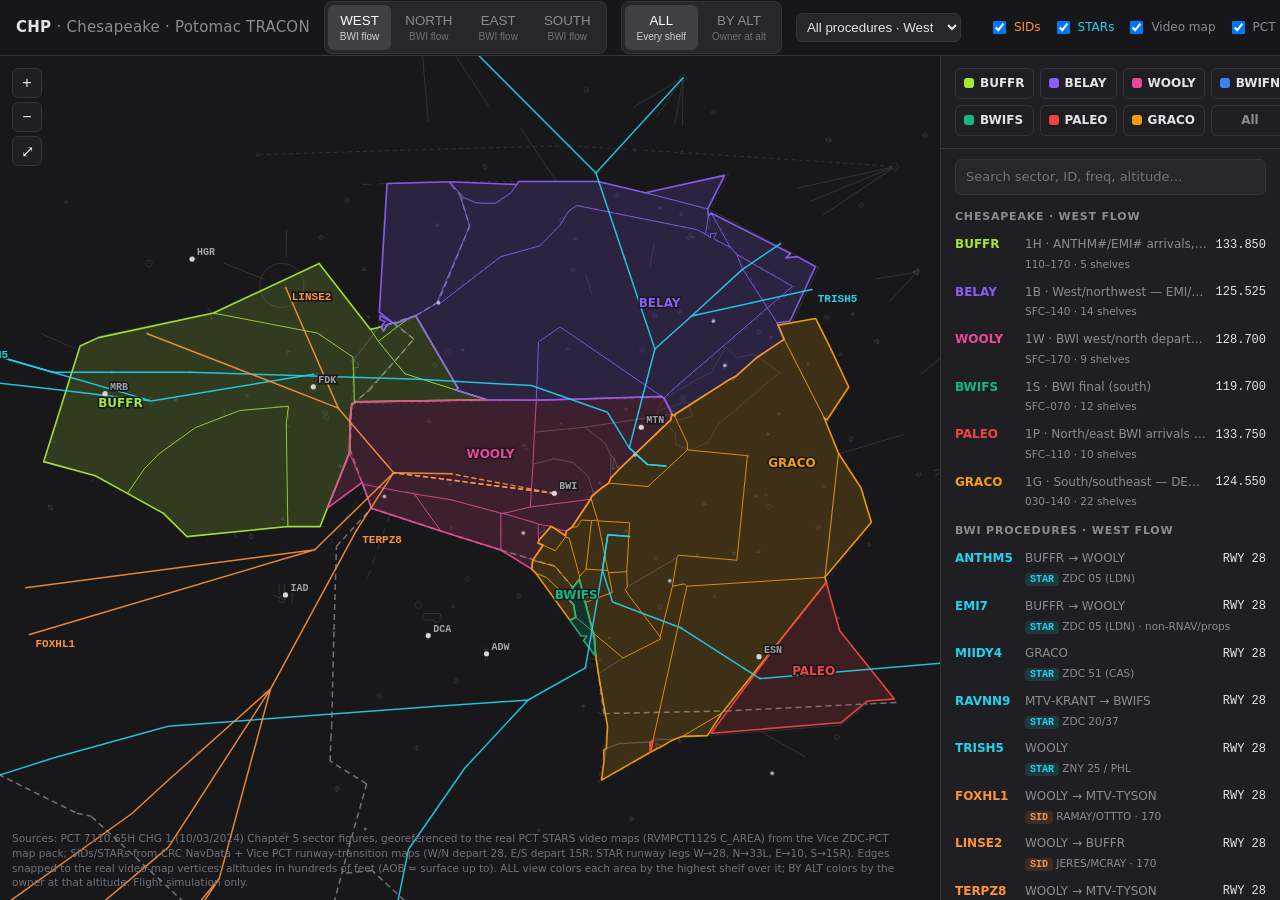
==== commit 76aea3de: "CHP: add BWI SIDs/STARs filtered by flow (runway legs from PCT STARS maps) Co-Authored-By: Claude Op" ====
--- a/chp/index.html
+++ b/chp/index.html
@@ -36,6 +36,17 @@
   .lbl{font:700 12px ui-sans-serif,system-ui,sans-serif;text-anchor:middle;dominant-baseline:middle;pointer-events:none;paint-order:stroke;stroke:#18181b;stroke-width:3px;stroke-linejoin:round}
   .lbl .sub{font:600 10.5px ui-monospace,Menlo,monospace;opacity:.9}
   .alb{font:600 10.5px ui-monospace,Menlo,monospace;text-anchor:middle;dominant-baseline:middle;pointer-events:none;paint-order:stroke;stroke:#18181b;stroke-width:3px;stroke-linejoin:round}
+  .pr{fill:none;stroke-width:1.5;vector-effect:non-scaling-stroke;pointer-events:none;stroke-linejoin:round;stroke-linecap:round;opacity:.9}
+  .pr.SID{stroke:#fb923c} .pr.STAR{stroke:#22d3ee} .pr.dep{stroke-dasharray:4 4}
+  .pr.dim{opacity:.12} .pr.hi{stroke-width:3;opacity:1}
+  .prh{fill:none;stroke:transparent;stroke-width:10;vector-effect:non-scaling-stroke;cursor:pointer}
+  .pfx{font:600 10px ui-monospace,Menlo,monospace;paint-order:stroke;stroke:#18181b;stroke-width:3px;pointer-events:none}
+  .pfx.SID{fill:#fdba74} .pfx.STAR{fill:#67e8f9}
+  .pnm{font:700 11px ui-monospace,Menlo,monospace;paint-order:stroke;stroke:#18181b;stroke-width:3.5px;pointer-events:none}
+  .pnm.SID{fill:#fb923c} .pnm.STAR{fill:#22d3ee}
+  #procBox{display:flex;gap:6px;align-items:center}
+  #procBox select{background:var(--panel2);color:var(--text);border:1px solid var(--line);border-radius:6px;padding:5px 6px;font:12px inherit;max-width:190px}
+  .row .ty{font:700 10px ui-monospace,Menlo,monospace;border-radius:4px;padding:1px 5px;justify-self:start}
   .apt circle{fill:#d4d4d8}
   .apt text{font:600 10px ui-monospace,Menlo,monospace;fill:#a1a1aa;paint-order:stroke;stroke:#18181b;stroke-width:3px}
   #tip{position:absolute;pointer-events:none;background:#18181b;border:1.5px solid #52525b;border-radius:8px;padding:6px 10px;display:none;z-index:9;box-shadow:0 6px 20px rgba(0,0,0,.5);min-width:150px}
@@ -97,8 +108,11 @@
     <button data-m="ALT">BY ALT<small>Owner at alt</small></button>
   </div>
   <div id="altBox"><input type="range" id="alt" min="0" max="170" step="10" value="60"><span id="altVal">6,000</span></div>
+  <div id="procBox"><select id="pSel" title="Procedure"></select></div>
   <div class="spacer"></div>
   <div class="tog">
+    <label><input type="checkbox" id="tSid" checked> <span style="color:#fb923c">SIDs</span></label>
+    <label><input type="checkbox" id="tStar" checked> <span style="color:#22d3ee">STARs</span></label>
     <label><input type="checkbox" id="tVm" checked> Video map</label>
     <label><input type="checkbox" id="tBnd" checked> PCT areas</label>
     <label><input type="checkbox" id="tApt" checked> Airports</label>
@@ -108,8 +122,8 @@
 </header>
 
 <div id="map"><svg id="svg">
-  <g id="world"><g id="gVm"></g><g id="gBnd"></g><g id="gSec"></g><g id="gAol"></g></g>
-  <g id="gApt" class="apt"></g><g id="gLbl"></g>
+  <g id="world"><g id="gVm"></g><g id="gBnd"></g><g id="gSec"></g><g id="gAol"></g><g id="gPr"></g></g>
+  <g id="gApt" class="apt"></g><g id="gPfx"></g><g id="gLbl"></g>
 </svg></div>
 <div class="zoom"><button id="zin" title="Zoom in">+</button><button id="zout" title="Zoom out">−</button><button id="zfit" title="Fit">⤢</button></div>
 <div id="tip"></div>
@@ -122,7 +136,7 @@
 </aside>
 <footer id="foot"></footer>
 
-<script src="chp-data.js?v=4"></script>
+<script src="chp-data.js?v=5"></script>
 <script>
 (() => {
 const D = window.CHP_AIR, SECS = D.sectors, SHL = D.shelves;
@@ -144,7 +158,8 @@
 const inAlt=(s,fl)=>s.r.some(([a,b])=>a===b?fl===a:(a===0?fl<=b:fl>=a&&fl<=b));
 const top=s=>Math.max(...s.r.map(r=>r[1]));
 const ft=fl=>fl===0?'SFC':(fl*100).toLocaleString();
-const st={flow:'W',mode:'ALL',fl:60,sec:null,sel:null,q:'',k:1,tx:0,ty:0};
+const st={flow:'W',mode:'ALL',fl:60,sec:null,sel:null,q:'',k:1,tx:0,ty:0,proc:null};
+const PR=D.procs, PFX=PR.fixes, BWI=[-76.6683,39.1754], PC={SID:'#fb923c',STAR:'#22d3ee'};
 const hm=location.hash.slice(1).split('/');
 if(D.flows[(hm[0]||'').toUpperCase()]) st.flow=hm[0].toUpperCase();
 if((hm[1]||'').toUpperCase()==='ALT'){ st.mode='ALT'; if(hm[2]!==undefined&&!isNaN(+hm[2])) st.fl=+hm[2]; }
@@ -189,11 +204,44 @@
   if(mesh) el('path',{d:mesh,class:'mesh'},gA);
   for(const k in shelf) el('path',{d:shelf[k],class:'shb',stroke:COL[k],'data-s':k},gA);
   for(const k in bord) el('path',{d:bord[k],class:'sbd',stroke:COL[k],'data-s':k},gA);
-  paint(); labels(); list(); detail();
+  procs(); paint(); labels(); list(); detail();
   document.querySelectorAll('#flows button').forEach(b=>b.classList.toggle('on',b.dataset.f===st.flow));
   document.querySelectorAll('#modes button').forEach(b=>b.classList.toggle('on',b.dataset.m===st.mode));
   $('#altBox').classList.toggle('on',st.mode==='ALT'); $('#alt').value=st.fl; $('#altVal').textContent=ft(st.fl);
   history.replaceState(null,'','#'+st.flow.toLowerCase()+(st.mode==='ALT'?'/alt/'+st.fl:''));
+}
+// ---- SIDs / STARs (only the selected BWI flow)
+let prHov=null;
+const prShow=p=>p.flows[st.flow] && $(p.t==='SID'?'#tSid':'#tStar').checked && (!st.proc||st.proc===p.id);
+const prList=()=>PR.procs.filter(p=>p.flows[st.flow]);
+function procs(){
+  const g=$('#gPr'); g.innerHTML='';
+  if(st.proc && !PR.procs.some(p=>p.id===st.proc&&p.flows[st.flow])) st.proc=null;
+  const sel=$('#pSel'), cur=st.proc||'';
+  sel.innerHTML='<option value="">All procedures · '+D.flows[st.flow]+'</option>'+['STAR','SID'].map(t=>`<optgroup label="${t}s">`+prList().filter(p=>p.t===t).map(p=>`<option value="${p.id}">${p.id} · RWY ${p.flows[st.flow].rw}</option>`).join('')+'</optgroup>').join('');
+  sel.value=cur;
+  PR.procs.filter(prShow).forEach(p=>{ const f=p.flows[st.flow]; let d=f.paths.map(ps=>lineOf(ps.map(n=>PFX[n]))).join('');
+    if(p.t==='SID') el('path',{d:lineOf([BWI,PFX[f.paths[0][0]]]),class:'pr SID dep','data-p':p.id},g);
+    el('path',{d,class:'pr '+p.t,'data-p':p.id},g);
+    const h=el('path',{d,class:'prh','data-p':p.id},g);
+    h.addEventListener('pointerenter',e=>{ prHov=p.id; paintProcs(); showPrTip(p,e); });
+    h.addEventListener('pointermove',e=>showPrTip(p,e));
+    h.addEventListener('pointerleave',()=>{ prHov=null; paintProcs(); tip.style.display='none'; });
+  });
+  paintProcs();
+}
+function showPrTip(p,e){ const f=p.flows[st.flow], fx=new Set(f.paths.flat());
+  tip.innerHTML=`<div class="h">${p.t==='SID'?'Departure':'Arrival'} · ${p.apt} · RWY ${f.rw}</div><div class="r"><b style="color:${PC[p.t]}">${p.id}</b><span>${p.sec}</span><i></i></div><div class="r"><i>${p.from}</i><span></span><i>${fx.size} fixes</i></div>`;
+  tip.style.display='block'; tip.style.left=(e.clientX+14)+'px'; tip.style.top=(e.clientY+14)+'px'; }
+function paintProcs(){ const on=prHov||st.proc; document.querySelectorAll('#gPr path.pr').forEach(e=>{ e.classList.toggle('hi',!!on&&e.dataset.p===on); e.classList.toggle('dim',!!prHov&&e.dataset.p!==prHov); }); }
+function procLabels(){
+  const g=$('#gPfx'); g.innerHTML=''; const zr=st.k/(st.k0||st.k); const vis=PR.procs.filter(prShow); if(!vis.length) return;
+  const showFix=st.proc||zr>1.6, seen=new Set();
+  vis.forEach(p=>{ const f=p.flows[st.flow];
+    if(showFix && $('#tLbl').checked) f.paths.flat().forEach(n=>{ if(seen.has(n)) return; seen.add(n); const [x,y]=scr(P(PFX[n]));
+      el('path',{d:`M${x},${y-3.5}L${x+3.2},${y+2.2}L${x-3.2},${y+2.2}Z`,fill:PC[p.t]},g); el('text',{x:x+5,y:y-4,class:'pfx '+p.t},g).textContent=n; });
+    const end=p.t==='SID'?f.paths[0][Math.min(2,f.paths[0].length-1)]:f.paths[0][0]; const [x,y]=scr(P(PFX[end]));
+    el('text',{x:x+6,y:y+12,class:'pnm '+p.t},g).textContent=p.id; });
 }
 let hov=-1;
 function paint(){
@@ -229,6 +277,7 @@
 const scr=([x,y])=>[x*st.k+st.tx,y*st.k+st.ty];
 const unscr=(sx,sy)=>{const x=(sx-st.tx)/st.k,y=(sy-st.ty)/st.k;return [x/(CX*S),-y/S];};
 function apply(){ world.setAttribute('transform',`translate(${st.tx},${st.ty}) scale(${st.k})`); labels(); }
+const _labels=labels; labels=function(){ _labels(); procLabels(); };
 function fit(){ const bb=Object.values(D.faces).flat().flatMap(f=>f.poly[0]); const lons=bb.map(c=>c[0]),lats=bb.map(c=>c[1]);
   const pts=[[Math.min(...lons)-.04,Math.min(...lats)-.03],[Math.max(...lons)+.04,Math.max(...lats)+.03]].map(P),xs=pts.map(p=>p[0]),ys=pts.map(p=>p[1]);
   const b=box(),w=Math.max(...xs)-Math.min(...xs),h=Math.max(...ys)-Math.min(...ys),pad=30;
@@ -247,14 +296,14 @@
 window.addEventListener('resize',fit);
 const tip=$('#tip');
 function faceAt(e){ const b=box(), ll=unscr(e.clientX-b.left,e.clientY-b.top); return faces.findIndex(f=>inFace(ll,f)); }
-svg.addEventListener('pointermove',e=>{ if(drag&&moved) return; const i=faceAt(e); if(i!==hov){ hov=i; paint(); }
+svg.addEventListener('pointermove',e=>{ if(drag&&moved) return; if(prHov) return; const i=faceAt(e); if(i!==hov){ hov=i; paint(); }
   if(i<0){ tip.style.display='none'; return; }
   const ss=faces[i].st.map(j=>SHL[j]).slice().sort((a,b)=>top(b)-top(a));
   tip.innerHTML=`<div class="h">${D.flows[st.flow]} flow${st.mode==='ALT'?' · at '+ft(st.fl):''}</div>`+ss.map(s=>{ const o=SECS.find(x=>x.id===s.sec), on=st.mode!=='ALT'||inAlt(s,st.fl);
     return `<div class="r" style="opacity:${on?1:.4}"><b style="color:${COL[s.sec]}">${s.sec}</b><span>${fmtS(s)}</span><i>${o.vhf}</i></div>`; }).join('');
   tip.style.display='block'; tip.style.left=(e.clientX+14)+'px'; tip.style.top=(e.clientY+14)+'px'; });
 svg.addEventListener('pointerleave',()=>{hov=-1; paint(); tip.style.display='none';});
-svg.addEventListener('click',e=>{ if(moved) return; const i=faceAt(e);
+svg.addEventListener('click',e=>{ if(moved) return; if(e.target.classList.contains('prh')){ const id=e.target.dataset.p; st.proc=st.proc===id?null:id; render(); return; } const i=faceAt(e);
   if(i<0) st.sel=null; else { const ids=[...new Set(faces[i].st.map(j=>SHL[j].sec))]; const k=ids.indexOf(st.sel); st.sel=ids[(k+1)%ids.length]; }
   render(); });
 const leg=$('#legend');
@@ -273,6 +322,16 @@
     r.innerHTML=`<b style="color:${COL[id]}">${id}</b><span class="n">${o.stars} · ${o.role}</span><span class="f">${o.vhf}</span><span class="alt">${sp?(sp[0]===0?'SFC':p3(sp[0]))+'–'+p3(sp[1])+' · '+shelvesOf(id).length+' shelves':'Not open this flow'}${here.length?' · here: '+here.join(', '):''}</span>`;
     r.onclick=()=>{ st.sel=st.sel===id?null:id; render(); }; g.appendChild(r); });
   L.appendChild(g); if(!ids.length) L.innerHTML='<div style="padding:14px;color:var(--muted)">No sectors.</div>';
+  const ps=prList().filter(p=>!q||[p.id,p.t,p.sec,p.from,...p.flows[st.flow].paths.flat()].some(v=>String(v).toLowerCase().includes(q)));
+  if(!ps.length) return;
+  const g2=document.createElement('div'); g2.className='grp'; g2.innerHTML=`<h3>BWI procedures · ${D.flows[st.flow]} flow</h3>`;
+  ps.sort((a,b)=>a.t.localeCompare(b.t)*-1||a.id.localeCompare(b.id)).forEach(p=>{ const f=p.flows[st.flow], r=document.createElement('div');
+    r.className='row'+(st.proc===p.id?' sel':'');
+    r.innerHTML=`<b style="color:${PC[p.t]}">${p.id}</b><span class="n">${p.sec}</span><span class="f">RWY ${f.rw}</span><span class="alt"><span class="ty" style="background:${PC[p.t]}22;color:${PC[p.t]}">${p.t}</span> ${p.from}</span>`;
+    r.onclick=()=>{ st.proc=st.proc===p.id?null:p.id; render(); };
+    r.onmouseenter=()=>{ prHov=p.id; paintProcs(); }; r.onmouseleave=()=>{ prHov=null; paintProcs(); };
+    g2.appendChild(r); });
+  L.appendChild(g2);
 }
 function detail(){
   const d=$('#detail'), id=st.sel; if(!id){ d.className=''; d.innerHTML=''; return; }
@@ -293,13 +352,15 @@
 $('#tVm').onchange=()=>{ $('#gVm').style.display=$('#tVm').checked?'':'none'; };
 $('#tBnd').onchange=()=>{ $('#gBnd').style.display=$('#tBnd').checked?'':'none'; };
 ['#tApt','#tLbl','#tAlt'].forEach(i=>$(i).onchange=labels);
+['#tSid','#tStar'].forEach(i=>$(i).onchange=render);
+$('#pSel').onchange=e=>{ st.proc=e.target.value||null; render(); };
 $('#search').oninput=e=>{ st.q=e.target.value; list(); };
 window.addEventListener('keydown',e=>{ if(e.target.tagName==='INPUT') return;
   const f={'1':'W','2':'N','3':'E','4':'S'}[e.key]; if(f){ st.flow=f; render(); }
   if(e.key==='a'||e.key==='A'){ st.mode=st.mode==='ALT'?'ALL':'ALT'; render(); }
   if(st.mode==='ALT'&&(e.key==='ArrowUp'||e.key==='ArrowDown')){ e.preventDefault(); st.fl=Math.max(0,Math.min(170,st.fl+(e.key==='ArrowUp'?10:-10))); render(); }
-  if(e.key==='Escape'){ st.sel=null; st.sec=null; legendUI(); render(); } });
-$('#foot').textContent='Sources: '+D.source+'. Edges snapped to the real video-map vertices; altitudes in hundreds of feet (AOB = surface up to). ALL view colors each area by the highest shelf over it; BY ALT colors by the owner at that altitude. Flight simulation only.';
+  if(e.key==='Escape'){ st.sel=null; st.sec=null; st.proc=null; legendUI(); render(); } });
+$('#foot').textContent='Sources: '+D.source+'; SIDs/STARs from CRC NavData + Vice PCT runway-transition maps (W/N depart 28, E/S depart 15R; STAR runway legs W→28, N→33L, E→10, S→15R). Edges snapped to the real video-map vertices; altitudes in hundreds of feet (AOB = surface up to). ALL view colors each area by the highest shelf over it; BY ALT colors by the owner at that altitude. Flight simulation only.';
 render(); fit();
 })();
 </script>
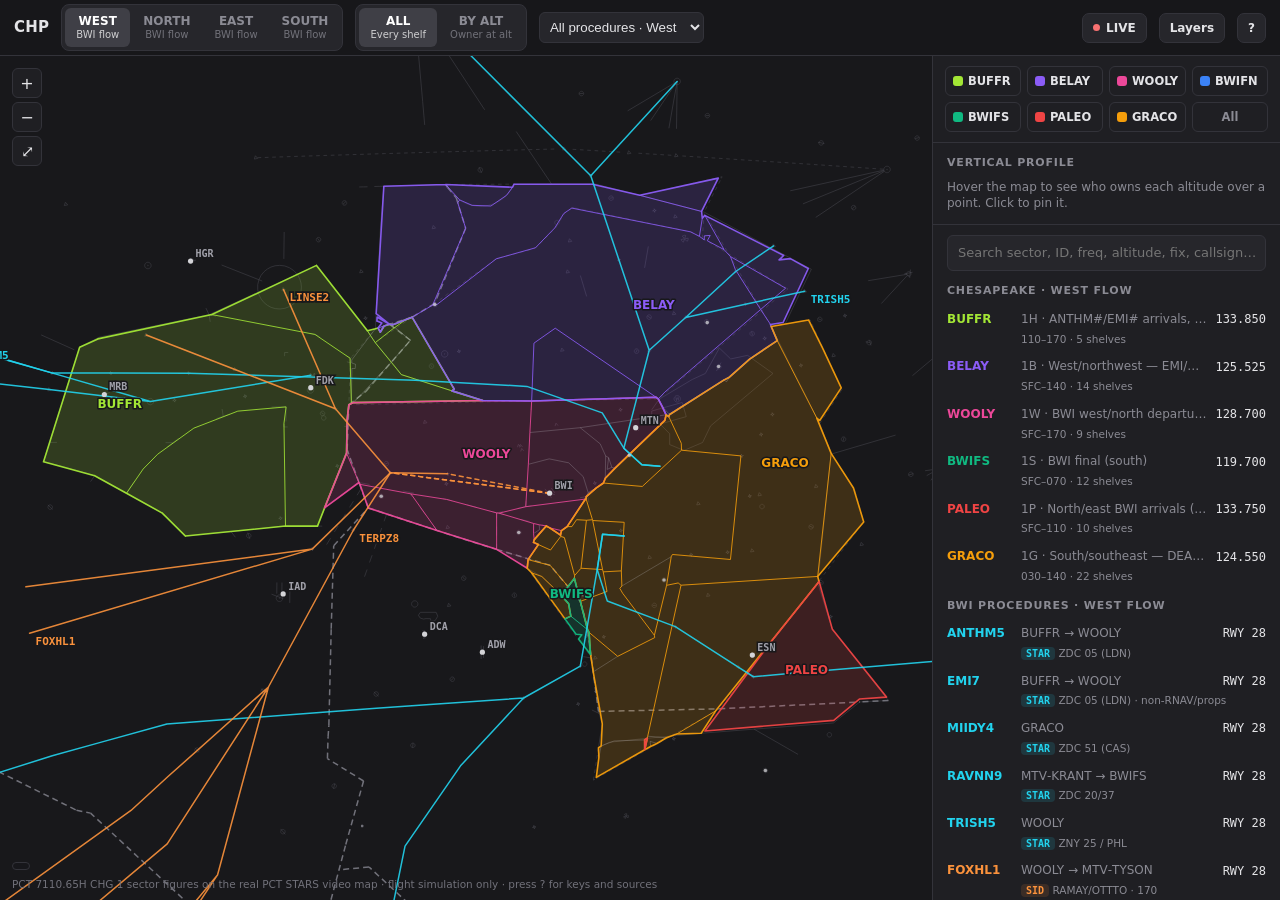
==== commit 6a2b2d2c: "CHP visualizer rebuild: vertical profile, live VATSIM traffic/staffing/ATIS flow, layers panel, rang" ====
--- a/chp/index.html
+++ b/chp/index.html
@@ -6,91 +6,146 @@
 <title>CHP Airspace — Potomac TRACON Chesapeake Sectors</title>
 <link rel="icon" href="data:image/svg+xml,<svg xmlns='http://www.w3.org/2000/svg' viewBox='0 0 32 32'><path d='M4 8 14 4l14 6-2 16-12 3-10-8z' fill='%233b82f6'/></svg>">
 <style>
-  :root{ --bg:#18181b; --panel:#1f1f23; --panel2:#26262b; --line:#33333a; --text:#e4e4e7; --muted:#8b8b94; }
+  :root{ --bg:#18181b; --panel:#1f1f23; --panel2:#26262b; --line:#33333a; --text:#e4e4e7; --muted:#8b8b94; --hdr:56px; --side:348px; --mono:ui-monospace,SFMono-Regular,Menlo,Consolas,monospace; }
   *{box-sizing:border-box}
   html,body{margin:0;height:100%;background:var(--bg);color:var(--text);font:13px/1.4 ui-sans-serif,system-ui,-apple-system,"Segoe UI",Roboto,sans-serif;overflow:hidden}
-  header{position:absolute;top:0;left:0;right:0;height:56px;display:flex;align-items:center;gap:14px;padding:0 16px;border-bottom:1px solid var(--line);background:rgba(24,24,27,.92);backdrop-filter:blur(6px);z-index:5}
+  button{font-family:inherit}
+  header{position:absolute;top:0;left:0;right:0;height:var(--hdr);overflow:hidden;display:flex;align-items:center;gap:12px;padding:0 14px;border-bottom:1px solid var(--line);background:rgba(24,24,27,.94);backdrop-filter:blur(6px);z-index:6}
   header h1{font-size:15px;margin:0;font-weight:700;letter-spacing:.2px;white-space:nowrap}
   header h1 span{color:var(--muted);font-weight:500}
   .seg{display:flex;background:var(--panel2);border:1px solid var(--line);border-radius:8px;padding:3px;gap:2px}
-  .seg button{background:none;border:0;color:var(--muted);font:600 12px/1 inherit;padding:8px 12px;border-radius:6px;cursor:pointer;white-space:nowrap}
+  .seg button{background:none;border:0;color:var(--muted);font-weight:600;font-size:12px;line-height:1;padding:7px 11px;border-radius:6px;cursor:pointer;white-space:nowrap;position:relative}
   .seg button small{display:block;font-weight:500;font-size:10px;margin-top:3px;opacity:.75}
   .seg button.on{background:#3f3f46;color:#fff}
   .seg button:hover:not(.on){color:var(--text)}
-  #altBox{display:none;align-items:center;gap:10px}
+  .seg button.atis::after{content:"";position:absolute;top:4px;right:4px;width:6px;height:6px;border-radius:50%;background:#4ade80;box-shadow:0 0 0 2px var(--panel2)}
+  #altBox{display:none;align-items:center;gap:6px}
   #altBox.on{display:flex}
-  #alt{width:170px;accent-color:#60a5fa}
-  #altVal{font:700 13px ui-monospace,Menlo,monospace;min-width:58px}
+  #altBox button{width:22px;height:22px;border-radius:5px;border:1px solid var(--line);background:var(--panel2);color:var(--text);cursor:pointer;line-height:1;padding:0}
+  #alt{width:150px;accent-color:#60a5fa}
+  #altVal{font:700 13px var(--mono);min-width:52px;text-align:right}
+  #pSel{background:var(--panel2);color:var(--text);border:1px solid var(--line);border-radius:6px;padding:6px;font:12px inherit;max-width:180px}
   .spacer{flex:1}
-  .tog{display:flex;gap:12px;color:var(--muted);font-size:12px}
-  .tog label{display:flex;align-items:center;gap:5px;cursor:pointer;white-space:nowrap}
-  #map{position:absolute;top:56px;left:0;right:340px;bottom:0;cursor:grab;touch-action:none}
+  .hbtn{background:var(--panel2);border:1px solid var(--line);color:var(--text);border-radius:7px;padding:7px 10px;font-size:12px;font-weight:600;cursor:pointer;white-space:nowrap;display:flex;align-items:center;gap:6px}
+  .hbtn:hover{border-color:#52525b}
+  .dot{width:7px;height:7px;border-radius:50%;background:#52525b;flex:none}
+  .dot.ok{background:#4ade80} .dot.err{background:#f87171} .dot.busy{background:#fbbf24}
+  #live small{font:500 11px var(--mono);color:var(--muted)}
+  .pop{position:absolute;top:calc(var(--hdr) + 6px);right:calc(var(--side) + 10px);background:var(--panel);border:1px solid var(--line);border-radius:10px;padding:10px 12px;z-index:8;box-shadow:0 10px 30px rgba(0,0,0,.55);display:none;min-width:210px}
+  .pop.on{display:block}
+  .pop h4{margin:8px 0 4px;font-size:10px;letter-spacing:.8px;text-transform:uppercase;color:var(--muted)}
+  .pop h4:first-child{margin-top:0}
+  .pop label{display:flex;align-items:center;gap:7px;padding:3px 0;cursor:pointer;font-size:12px;white-space:nowrap}
+  .pop kbd,.kb kbd{margin-left:auto;font:10px var(--mono);color:var(--muted);border:1px solid var(--line);border-radius:4px;padding:0 4px}
+  #help{max-width:430px;font-size:12px;line-height:1.5}
+  #help .kb{display:grid;grid-template-columns:auto 1fr;gap:3px 10px;align-items:center}
+  #help .kb kbd{margin:0;justify-self:start}
+  #help p{color:var(--muted);margin:6px 0 0}
+  #map{position:absolute;top:var(--hdr);left:0;right:var(--side);bottom:0;cursor:crosshair;touch-action:none}
   #map.drag{cursor:grabbing}
   svg{width:100%;height:100%;display:block}
   .vm{fill:none;stroke:#52525b;stroke-width:.8;vector-effect:non-scaling-stroke;pointer-events:none;opacity:.55}
   .bnd{fill:none;stroke:#71717a;stroke-width:1.5;stroke-dasharray:6 4;vector-effect:non-scaling-stroke;pointer-events:none}
+  .ring{fill:none;stroke:#a1a1aa;stroke-width:.8;stroke-dasharray:2 5;vector-effect:non-scaling-stroke;pointer-events:none;opacity:.45}
+  .ringt{font:600 9.5px var(--mono);fill:#a1a1aa;text-anchor:middle;pointer-events:none;paint-order:stroke;stroke:#18181b;stroke-width:3px;opacity:.8}
   .sec{stroke-width:1;vector-effect:non-scaling-stroke;transition:fill-opacity .12s}
   .mesh{fill:none;stroke:#e4e4e7;stroke-width:.8;stroke-opacity:.28;vector-effect:non-scaling-stroke;pointer-events:none}
   .shb{fill:none;stroke-width:1;vector-effect:non-scaling-stroke;pointer-events:none;stroke-linejoin:round}
   .sbd{fill:none;stroke-width:1.6;vector-effect:non-scaling-stroke;pointer-events:none;stroke-linejoin:round;stroke-linecap:round}
   .lbl{font:700 12px ui-sans-serif,system-ui,sans-serif;text-anchor:middle;dominant-baseline:middle;pointer-events:none;paint-order:stroke;stroke:#18181b;stroke-width:3px;stroke-linejoin:round}
-  .lbl .sub{font:600 10.5px ui-monospace,Menlo,monospace;opacity:.9}
-  .alb{font:600 10.5px ui-monospace,Menlo,monospace;text-anchor:middle;dominant-baseline:middle;pointer-events:none;paint-order:stroke;stroke:#18181b;stroke-width:3px;stroke-linejoin:round}
+  .alb{font:600 10.5px var(--mono);text-anchor:middle;dominant-baseline:middle;pointer-events:none;paint-order:stroke;stroke:#18181b;stroke-width:3px;stroke-linejoin:round}
   .pr{fill:none;stroke-width:1.5;vector-effect:non-scaling-stroke;pointer-events:none;stroke-linejoin:round;stroke-linecap:round;opacity:.9}
   .pr.SID{stroke:#fb923c} .pr.STAR{stroke:#22d3ee} .pr.dep{stroke-dasharray:4 4}
   .pr.dim{opacity:.12} .pr.hi{stroke-width:3;opacity:1}
   .prh{fill:none;stroke:transparent;stroke-width:10;vector-effect:non-scaling-stroke;cursor:pointer}
-  .pfx{font:600 10px ui-monospace,Menlo,monospace;paint-order:stroke;stroke:#18181b;stroke-width:3px;pointer-events:none}
+  .pfx{font:600 10px var(--mono);paint-order:stroke;stroke:#18181b;stroke-width:3px;pointer-events:none}
   .pfx.SID{fill:#fdba74} .pfx.STAR{fill:#67e8f9}
-  .pnm{font:700 11px ui-monospace,Menlo,monospace;paint-order:stroke;stroke:#18181b;stroke-width:3.5px;pointer-events:none}
+  .pnm{font:700 11px var(--mono);paint-order:stroke;stroke:#18181b;stroke-width:3.5px;pointer-events:none}
   .pnm.SID{fill:#fb923c} .pnm.STAR{fill:#22d3ee}
-  #procBox{display:flex;gap:6px;align-items:center}
-  #procBox select{background:var(--panel2);color:var(--text);border:1px solid var(--line);border-radius:6px;padding:5px 6px;font:12px inherit;max-width:190px}
-  .row .ty{font:700 10px ui-monospace,Menlo,monospace;border-radius:4px;padding:1px 5px;justify-self:start}
   .apt circle{fill:#d4d4d8}
-  .apt text{font:600 10px ui-monospace,Menlo,monospace;fill:#a1a1aa;paint-order:stroke;stroke:#18181b;stroke-width:3px}
+  .apt text{font:600 10px var(--mono);fill:#a1a1aa;paint-order:stroke;stroke:#18181b;stroke-width:3px}
+  .pin{fill:none;stroke:#fff;stroke-width:1.4;pointer-events:none}
+  .ac{cursor:pointer}
+  .ac text{font:600 10.5px var(--mono);paint-order:stroke;stroke:#18181b;stroke-width:3px}
+  .ac .sym{font-weight:800;font-size:11px;text-anchor:middle;dominant-baseline:central}
+  .ac .ld{stroke-width:1;opacity:.7}
+  .ac .tr{opacity:.55}
+  .ac.sel .sym{font-size:14px}
   #tip{position:absolute;pointer-events:none;background:#18181b;border:1.5px solid #52525b;border-radius:8px;padding:6px 10px;display:none;z-index:9;box-shadow:0 6px 20px rgba(0,0,0,.5);min-width:150px}
   #tip .h{font-size:10px;color:var(--muted);margin-bottom:3px;text-transform:uppercase;letter-spacing:.6px}
-  #tip .r{display:grid;grid-template-columns:auto 1fr auto;gap:8px;align-items:center;font:12px ui-monospace,Menlo,monospace;padding:1px 0}
+  #tip .r{display:grid;grid-template-columns:auto 1fr auto;gap:8px;align-items:center;font:12px var(--mono);padding:1px 0}
   #tip .r b{font-family:ui-sans-serif,system-ui,sans-serif}
   #tip .r i{font-style:normal;color:var(--muted)}
-  aside{position:absolute;top:56px;right:0;bottom:0;width:340px;background:var(--panel);border-left:1px solid var(--line);display:flex;flex-direction:column;z-index:4}
-  .legend{padding:12px 14px;border-bottom:1px solid var(--line);display:grid;grid-template-columns:repeat(4,1fr);gap:6px}
-  .chip{display:flex;align-items:center;gap:6px;padding:6px 8px;border:1px solid var(--line);border-radius:6px;cursor:pointer;font-weight:600;font-size:12px;user-select:none}
+  #read{position:absolute;left:12px;bottom:30px;z-index:3;font:11px var(--mono);color:#a1a1aa;background:rgba(24,24,27,.8);border:1px solid var(--line);border-radius:6px;padding:3px 8px;pointer-events:none}
+  #sugg{position:absolute;left:52px;top:calc(var(--hdr) + 12px);z-index:3;display:none;align-items:center;gap:8px;font-size:12px;background:rgba(31,31,35,.95);border:1px solid #3f6212;border-radius:8px;padding:6px 10px}
+  #sugg.on{display:flex}
+  #sugg button{background:#365314;border:0;color:#d9f99d;border-radius:5px;padding:3px 8px;font-weight:700;font-size:11px;cursor:pointer}
+  aside{position:absolute;top:var(--hdr);right:0;bottom:0;width:var(--side);background:var(--panel);border-left:1px solid var(--line);display:flex;flex-direction:column;z-index:4}
+  .legend{padding:10px 12px;border-bottom:1px solid var(--line);display:grid;grid-template-columns:repeat(4,1fr);gap:6px}
+  .chip{display:flex;align-items:center;gap:5px;padding:6px 7px;border:1px solid var(--line);border-radius:6px;cursor:pointer;font-weight:600;font-size:11.5px;user-select:none;position:relative}
   .chip i{width:10px;height:10px;border-radius:3px;flex:none}
   .chip.dim{opacity:.35}
   .chip.all{justify-content:center;color:var(--muted)}
-  #detail{padding:14px;border-bottom:1px solid var(--line);display:none;max-height:52%;overflow:auto}
+  .chip.up::after{content:"";position:absolute;top:-3px;right:-3px;width:8px;height:8px;border-radius:50%;background:#4ade80;border:2px solid var(--panel)}
+  #scroll{overflow:auto;flex:1}
+  .card{padding:12px 14px;border-bottom:1px solid var(--line)}
+  .card h3{margin:0 0 8px;font-size:11px;text-transform:uppercase;letter-spacing:.8px;color:var(--muted);display:flex;align-items:center;gap:6px}
+  .card h3 span{font:500 10.5px var(--mono);text-transform:none;letter-spacing:0;margin-left:auto}
+  .x{background:none;border:0;color:var(--muted);font-size:17px;cursor:pointer;line-height:1;padding:0 2px}
+  #stack .hint{color:var(--muted);font-size:12px}
+  .stk{display:grid;grid-template-columns:30px 1fr;position:relative;user-select:none}
+  .stk .ax{position:relative;font:10px var(--mono);color:var(--muted)}
+  .stk .ax span{position:absolute;right:6px;transform:translateY(-50%)}
+  .stk .bands{position:relative;border:1px solid var(--line);border-radius:5px;overflow:hidden;cursor:pointer}
+  .band{display:flex;align-items:center;gap:8px;padding:0 8px;font:600 11px var(--mono);border-bottom:1px solid #18181b;overflow:hidden;white-space:nowrap}
+  .band:last-child{border-bottom:0}
+  .band b{font:700 11.5px ui-sans-serif,system-ui,sans-serif}
+  .band i{font-style:normal;margin-left:auto;opacity:.8}
+  .band.none{color:#63636b;background:repeating-linear-gradient(135deg,#1f1f23 0 5px,#232328 5px 10px)}
+  .stk .cur{position:absolute;left:0;right:0;height:0;border-top:2px solid #fff;pointer-events:none;box-shadow:0 0 0 1px #18181b}
+  #detail{display:none}
   #detail.on{display:block}
-  #detail h2{margin:0 0 2px;font-size:18px}
-  #detail .st{font-size:12px;color:var(--muted);margin-bottom:10px}
+  #detail h2{margin:0 0 2px;font-size:18px;display:flex;align-items:center;gap:8px}
+  #detail h2 .x{margin-left:auto}
+  #detail .st{font-size:11.5px;color:var(--muted);margin-bottom:8px}
   #detail table{width:100%;border-collapse:collapse;font-size:12px}
   #detail td{padding:4px 0;border-bottom:1px solid #2a2a30;vertical-align:top}
-  #detail td:first-child{color:var(--muted);width:96px}
-  #detail td.m{font-family:ui-monospace,Menlo,monospace}
+  #detail tr:last-child td{border-bottom:0}
+  #detail td:first-child{color:var(--muted);width:92px}
+  #detail td.m{font-family:var(--mono)}
   .shl{display:flex;flex-wrap:wrap;gap:4px}
-  .shl span{font:11px ui-monospace,Menlo,monospace;border:1px solid var(--line);border-radius:4px;padding:1px 6px}
-  .x{float:right;background:none;border:0;color:var(--muted);font-size:18px;cursor:pointer;line-height:1}
-  #search{margin:10px 14px 6px;padding:8px 10px;border-radius:6px;border:1px solid var(--line);background:var(--panel2);color:var(--text);font:inherit}
-  #list{overflow:auto;flex:1;padding:0 6px 12px}
+  .shl span{font:11px var(--mono);border:1px solid var(--line);border-radius:4px;padding:1px 6px}
+  .shl span.k{cursor:pointer}
+  .shl span.k:hover{background:var(--panel2)}
+  .rte{font:11px/1.7 var(--mono);color:#d4d4d8}
+  .rte em{font-style:normal;color:var(--muted)}
+  .badge{font:700 10px var(--mono);border-radius:4px;padding:1px 6px;background:#14532d;color:#86efac}
+  #search{margin:10px 14px 4px;padding:8px 10px;border-radius:6px;border:1px solid var(--line);background:var(--panel2);color:var(--text);font:inherit;width:calc(100% - 28px)}
+  #list{padding:0 6px 14px}
   .grp{margin-top:8px}
   .grp h3{margin:6px 8px;font-size:11px;text-transform:uppercase;letter-spacing:.8px;color:var(--muted)}
-  .row{display:grid;grid-template-columns:62px 1fr auto;gap:8px;align-items:center;padding:6px 8px;border-radius:6px;cursor:pointer}
+  .row{display:grid;grid-template-columns:66px 1fr auto;gap:8px;align-items:center;padding:6px 8px;border-radius:6px;cursor:pointer}
   .row:hover,.row.sel{background:var(--panel2)}
   .row b{font-size:12px}
   .row .n{color:var(--muted);font-size:12px;white-space:nowrap;overflow:hidden;text-overflow:ellipsis}
-  .row .f{font:12px ui-monospace,Menlo,monospace}
+  .row .f{font:12px var(--mono)}
   .row .alt{grid-column:2/4;font-size:10.5px;color:var(--muted);margin-top:-4px}
-  footer{position:absolute;left:12px;bottom:10px;font-size:10.5px;color:#71717a;z-index:3;max-width:calc(100% - 380px)}
-  .zoom{position:absolute;left:12px;top:68px;display:flex;flex-direction:column;gap:4px;z-index:3}
+  .row .ty{font:700 10px var(--mono);border-radius:4px;padding:1px 5px}
+  footer{position:absolute;left:12px;bottom:8px;font-size:10.5px;color:#71717a;z-index:3;max-width:calc(100% - var(--side) - 30px);white-space:nowrap;overflow:hidden;text-overflow:ellipsis}
+  .zoom{position:absolute;left:12px;top:calc(var(--hdr) + 12px);display:flex;flex-direction:column;gap:4px;z-index:3}
   .zoom button{width:30px;height:30px;border-radius:6px;border:1px solid var(--line);background:var(--panel);color:var(--text);font-size:16px;cursor:pointer}
+  @media (max-width:1620px){ header h1 span{display:none} }
+  @media (max-width:1400px){ #live small{display:none} #alt{width:110px} }
+  @media (max-width:1140px){ .seg button small{display:none} header{gap:8px} #pSel{max-width:130px} }
   @media (max-width:900px){
-    header{height:auto;flex-wrap:wrap;padding:8px 10px;gap:8px}
-    header h1 span,.tog{display:none}
-    #map{top:96px;right:0;bottom:42vh}
-    aside{top:auto;height:42vh;width:100%;border-left:0;border-top:1px solid var(--line)}
-    footer{display:none}
-    .zoom{top:106px}
+    :root{--hdr:96px}
+    header{flex-wrap:wrap;padding:6px 10px;gap:6px;align-content:center}
+    .seg button small{display:none}
+    #pSel{max-width:120px}
+    #map{right:0;bottom:44vh}
+    aside{top:auto;height:44vh;width:100%;border-left:0;border-top:1px solid var(--line)}
+    footer,#read{display:none}
+    .pop{right:8px}
   }
 </style>
 </head>
@@ -107,84 +162,144 @@
     <button data-m="ALL">ALL<small>Every shelf</small></button>
     <button data-m="ALT">BY ALT<small>Owner at alt</small></button>
   </div>
-  <div id="altBox"><input type="range" id="alt" min="0" max="170" step="10" value="60"><span id="altVal">6,000</span></div>
-  <div id="procBox"><select id="pSel" title="Procedure"></select></div>
+  <div id="altBox"><button id="altDn" title="Down 1,000 (↓)">−</button><input type="range" id="alt" min="0" max="170" step="10" value="60"><button id="altUp" title="Up 1,000 (↑)">+</button><span id="altVal">6,000</span></div>
+  <select id="pSel" title="Procedure"></select>
   <div class="spacer"></div>
-  <div class="tog">
-    <label><input type="checkbox" id="tSid" checked> <span style="color:#fb923c">SIDs</span></label>
-    <label><input type="checkbox" id="tStar" checked> <span style="color:#22d3ee">STARs</span></label>
-    <label><input type="checkbox" id="tVm" checked> Video map</label>
-    <label><input type="checkbox" id="tBnd" checked> PCT areas</label>
-    <label><input type="checkbox" id="tApt" checked> Airports</label>
-    <label><input type="checkbox" id="tAlt" checked> Altitudes</label>
-    <label><input type="checkbox" id="tLbl" checked> Labels</label>
+  <button class="hbtn" id="live" title="Live VATSIM data (L)"><i class="dot"></i>LIVE <small id="liveTxt">off</small></button>
+  <button class="hbtn" id="bLay">Layers</button>
+  <button class="hbtn" id="bHelp" title="Keys &amp; sources (?)">?</button>
+</header>
+
+<div class="pop" id="layers">
+  <h4>Procedures</h4>
+  <label><input type="checkbox" id="tSid" checked> <span style="color:#fb923c">SIDs</span></label>
+  <label><input type="checkbox" id="tStar" checked> <span style="color:#22d3ee">STARs</span></label>
+  <h4>Map</h4>
+  <label><input type="checkbox" id="tVm" checked> Video map <kbd>V</kbd></label>
+  <label><input type="checkbox" id="tBnd" checked> PCT areas</label>
+  <label><input type="checkbox" id="tApt" checked> Airports</label>
+  <label><input type="checkbox" id="tAlt" checked> Altitudes</label>
+  <label><input type="checkbox" id="tLbl" checked> Labels</label>
+  <label><input type="checkbox" id="tRng"> BWI range rings <kbd>R</kbd></label>
+  <h4>Live VATSIM</h4>
+  <label><input type="checkbox" id="tTrf" checked> Traffic <kbd>T</kbd></label>
+  <label><input type="checkbox" id="tBwi"> BWI arrivals/departures only</label>
+  <label><input type="checkbox" id="tFol"> Follow BWI ATIS flow</label>
+</div>
+<div class="pop" id="help">
+  <h4>Keys</h4>
+  <div class="kb">
+    <kbd>1</kbd><span>West</span><kbd>2</kbd><span>North</span><kbd>3</kbd><span>East</span><kbd>4</kbd><span>South flow</span>
+    <kbd>A</kbd><span>ALL ↔ BY ALT</span><kbd>↑ ↓</kbd><span>Altitude ±1,000 (BY ALT)</span>
+    <kbd>L</kbd><span>Live data on/off</span><kbd>T</kbd><span>Traffic</span><kbd>R</kbd><span>Range rings</span><kbd>V</kbd><span>Video map</span>
+    <kbd>F</kbd><span>Fit map</span><kbd>Esc</kbd><span>Clear selection, pin and filters</span>
   </div>
-</header>
+  <h4>Map</h4>
+  <div>Click the map to pin a point and cycle through the sectors stacked there. Click a band in the vertical profile to jump to that altitude. Click a procedure or aircraft to select it.</div>
+  <h4>Sources</h4>
+  <p id="src"></p>
+</div>
 
 <div id="map"><svg id="svg">
-  <g id="world"><g id="gVm"></g><g id="gBnd"></g><g id="gSec"></g><g id="gAol"></g><g id="gPr"></g></g>
-  <g id="gApt" class="apt"></g><g id="gPfx"></g><g id="gLbl"></g>
+  <g id="world"><g id="gVm"></g><g id="gBnd"></g><g id="gRng"></g><g id="gSec"></g><g id="gAol"></g><g id="gPr"></g></g>
+  <g id="gApt" class="apt"></g><g id="gPfx"></g><g id="gLbl"></g><g id="gTrf"></g><g id="gPin"></g>
 </svg></div>
-<div class="zoom"><button id="zin" title="Zoom in">+</button><button id="zout" title="Zoom out">−</button><button id="zfit" title="Fit">⤢</button></div>
+<div class="zoom"><button id="zin" title="Zoom in">+</button><button id="zout" title="Zoom out">−</button><button id="zfit" title="Fit (F)">⤢</button></div>
+<div id="sugg"></div>
+<div id="read"></div>
 <div id="tip"></div>
 
 <aside>
   <div class="legend" id="legend"></div>
-  <div id="detail"></div>
-  <input id="search" placeholder="Search sector, ID, freq, altitude…">
-  <div id="list"></div>
+  <div id="scroll">
+    <div class="card" id="stack"></div>
+    <div class="card" id="detail"></div>
+    <input id="search" placeholder="Search sector, ID, freq, altitude, fix, callsign…">
+    <div id="list"></div>
+  </div>
 </aside>
 <footer id="foot"></footer>
 
 <script src="chp-data.js?v=5"></script>
 <script>
 (() => {
+'use strict';
 const D = window.CHP_AIR, SECS = D.sectors, SHL = D.shelves;
 const COL = {BUFFR:'#a3e635',BELAY:'#8b5cf6',WOOLY:'#ec4899',BWIFN:'#3b82f6',BWIFS:'#10b981',PALEO:'#ef4444',GRACO:'#f59e0b'};
 const ORDER = ['BUFFR','BELAY','WOOLY','BWIFN','BWIFS','PALEO','GRACO'];
+const SEC = Object.fromEntries(SECS.map(s=>[s.id,s]));
 const APTS = [['BWI',39.1754,-76.6683,1],['MTN',39.3257,-76.4138,1],['APG',39.4662,-76.1688],['ESN',38.8042,-76.069,1],['FME',39.0854,-76.7594],
   ['ANP',38.9429,-76.5684],['W29',38.9765,-76.3302],['W48',39.2626,-76.4326],['0W3',39.5668,-76.2024],['GAI',39.1683,-77.166],
   ['FDK',39.4176,-77.3743,1],['DMW',39.6083,-77.0077],['MRB',39.4019,-77.9845,1],['HGR',39.7079,-77.7296,1],['DCA',38.8521,-77.0377,1],
   ['ADW',38.8108,-76.867,1],['IAD',38.9445,-77.4558,1],['CGE',38.5393,-76.0304],['DOV',39.1295,-75.466,1]];
+const FEED = { vatsim:'https://data.vatsim.net/v3/vatsim-data.json', vnas:'https://live.env.vnas.vatsim.net/data-feed/controllers.json', every:15000 };
+const RINGS = [5,10,20,30,40], MAGVAR = 11;            // BWI ≈ 11°W
+const ATIS_FLOW = {'28':'W','33L':'N','33R':'N','10':'E','15R':'S','15L':'S'};   // landing runway → flow (same legs the STAR data uses)
+
+// ---------- geometry / formatting
 const LAT0=39.1, CX=Math.cos(LAT0*Math.PI/180), S=100;
 const P=([lon,lat])=>[lon*CX*S,-lat*S];
-const pathOf=rings=>rings.map(r=>'M'+r.map(c=>P(c).map(v=>v.toFixed(2)).join(',')).join('L')+'Z').join('');
-const lineOf=l=>'M'+l.map(c=>P(c).map(v=>v.toFixed(2)).join(',')).join('L');
-const $=s=>document.querySelector(s), svg=$('#svg'), world=$('#world'), NS='http://www.w3.org/2000/svg';
+const fx2=v=>v.toFixed(2);
+const pathOf=rings=>rings.map(r=>'M'+r.map(c=>P(c).map(fx2).join(',')).join('L')+'Z').join('');
+const lineOf=l=>'M'+l.map(c=>P(c).map(fx2).join(',')).join('L');
+const $=s=>document.querySelector(s), $$=s=>document.querySelectorAll(s), svg=$('#svg'), world=$('#world'), NS='http://www.w3.org/2000/svg';
 const el=(t,a={},p)=>{const e=document.createElementNS(NS,t); for(const k in a) e.setAttribute(k,a[k]); if(p) p.appendChild(e); return e;};
+const esc=s=>String(s??'').replace(/[&<>"']/g,c=>({'&':'&amp;','<':'&lt;','>':'&gt;','"':'&quot;',"'":'&#39;'}[c]));
 const p3=v=>String(v).padStart(3,'0');
-const fmtR=([a,b])=>a===b?p3(a):(a===0?'SFC':p3(a))+'–'+p3(b);
+const lo3=a=>a===0?'SFC':p3(a);
+const fmtR=([a,b])=>a===b?p3(a):lo3(a)+'–'+p3(b);
 const fmtS=s=>s.r.map(fmtR).join(' & ');
 const inAlt=(s,fl)=>s.r.some(([a,b])=>a===b?fl===a:(a===0?fl<=b:fl>=a&&fl<=b));
+const inAltC=(s,h)=>s.r.some(([a,b])=>a===b?Math.abs(h-a)<=2:(a===0?h<=b+.5:h>=a-.5&&h<=b+.5));   // continuous (live aircraft)
 const top=s=>Math.max(...s.r.map(r=>r[1]));
+const lowest=a=>a.length?a.reduce((x,y)=>top(x)<=top(y)?x:y):null;       // overlapping shelves: the lower ceiling owns
 const ft=fl=>fl===0?'SFC':(fl*100).toLocaleString();
-const st={flow:'W',mode:'ALL',fl:60,sec:null,sel:null,q:'',k:1,tx:0,ty:0,proc:null};
-const PR=D.procs, PFX=PR.fixes, BWI=[-76.6683,39.1754], PC={SID:'#fb923c',STAR:'#22d3ee'};
-const hm=location.hash.slice(1).split('/');
-if(D.flows[(hm[0]||'').toUpperCase()]) st.flow=hm[0].toUpperCase();
-if((hm[1]||'').toUpperCase()==='ALT'){ st.mode='ALT'; if(hm[2]!==undefined&&!isNaN(+hm[2])) st.fl=+hm[2]; }
-D.vmap.forEach(l=>el('path',{d:lineOf(l),class:'vm'},$('#gVm')));
-D.bdry.forEach(l=>el('path',{d:lineOf(l),class:'bnd'},$('#gBnd')));
+const BWI=[-76.6683,39.1754];
 function pip([x,y],ring){let c=false;for(let i=0,j=ring.length-1;i<ring.length;j=i++){const [xi,yi]=ring[i],[xj,yj]=ring[j];if(((yi>y)!==(yj>y))&&x<(xj-xi)*(y-yi)/(yj-yi)+xi)c=!c;}return c;}
 const inFace=(pt,f)=>{let c=false; f.poly.forEach(r=>{ if(pip(pt,r)) c=!c; }); return c;};
 const area=r=>Math.abs(r.reduce((s,[x,y],i)=>{const [x2,y2]=r[(i+1)%r.length];return s+x*y2-x2*y;},0)/2);
-
-// ---- per-flow edge index (faces share exact vertices)
+function fromBwi([lon,lat]){ const dx=(lon-BWI[0])*60*Math.cos(BWI[1]*Math.PI/180), dy=(lat-BWI[1])*60;
+  const brg=(Math.atan2(dx,dy)*180/Math.PI+MAGVAR+360)%360; return {nm:Math.hypot(dx,dy), brg:Math.round(brg)||360}; }
+const posTxt=ll=>{ const r=fromBwi(ll); return `BWI ${p3(r.brg)}°/${r.nm.toFixed(1)}`; };
+
+// ---------- state (flow/mode/alt/sector/procedure in the URL hash, layers in localStorage)
+const st={flow:'W',mode:'ALL',fl:60,sec:null,sel:null,q:'',k:1,tx:0,ty:0,proc:null,pin:null,ac:null,live:true};
+const PR=D.procs, PFX=PR.fixes, PC={SID:'#fb923c',STAR:'#22d3ee'};
+const TOG=['tSid','tStar','tVm','tBnd','tApt','tAlt','tLbl','tRng','tTrf','tBwi','tFol'];
+const on=id=>$('#'+id).checked;
+const store={ get(k,d){ try{ const v=localStorage.getItem('pct.chp.'+k); return v===null?d:JSON.parse(v); }catch(_){ return d; } },
+              set(k,v){ try{ localStorage.setItem('pct.chp.'+k,JSON.stringify(v)); }catch(_){} } };
+{ const saved=store.get('layers',{}); TOG.forEach(id=>{ if(id in saved) $('#'+id).checked=!!saved[id]; }); st.live=store.get('live',true);
+  const hm=location.hash.slice(1).split('/'), f=(hm[0]||'').toUpperCase();
+  if(D.flows[f]) st.flow=f; else if(D.flows[store.get('flow','')]) st.flow=store.get('flow');
+  hm.slice(1).forEach((s,i,a)=>{ const u=s.toUpperCase();
+    if(u==='ALT'){ st.mode='ALT'; const n=+a[i+1]; if(a[i+1]!==undefined&&!isNaN(n)) st.fl=Math.max(0,Math.min(170,Math.round(n/10)*10)); }
+    if(u.startsWith('S:')&&SEC[u.slice(2)]) st.sel=u.slice(2);
+    if(u.startsWith('P:')&&PR.procs.some(p=>p.id===u.slice(2))) st.proc=u.slice(2); }); }
+const saveLayers=()=>store.set('layers',Object.fromEntries(TOG.map(id=>[id,on(id)])));
+
+// ---------- static layers
+D.vmap.forEach(l=>el('path',{d:lineOf(l),class:'vm'},$('#gVm')));
+D.bdry.forEach(l=>el('path',{d:lineOf(l),class:'bnd'},$('#gBnd')));
+{ const [cx,cy]=P(BWI); RINGS.forEach(nm=>el('circle',{cx:fx2(cx),cy:fx2(cy),r:fx2(nm/60*S),class:'ring'},$('#gRng'))); }
+function layerVis(){ $('#gVm').style.display=on('tVm')?'':'none'; $('#gBnd').style.display=on('tBnd')?'':'none'; $('#gRng').style.display=on('tRng')?'':'none'; }
+
+// ---------- per-flow edge index (faces share exact vertices)
 const EDGES={};
 for(const fl in D.faces){ const m=new Map();
   D.faces[fl].forEach((f,fi)=>f.poly.forEach(r=>{ for(let i=0;i<r.length-1;i++){ const a=r[i],b=r[i+1]; const ka=a.join(','),kb=b.join(',');
     const k=ka<kb?ka+'|'+kb:kb+'|'+ka; if(!m.has(k)) m.set(k,{a,b,f:[]}); m.get(k).f.push(fi); } }));
   EDGES[fl]=[...m.values()]; }
 
-// ---- class of each face for current view
+// ---------- which shelf colours each face in the current view
 let faces=[], cls=[];
-function owner(f){ // shelf that owns face at st.fl: lowest ceiling among active
-  const act=f.st.map(i=>SHL[i]).filter(s=>inAlt(s,st.fl)); if(!act.length) return null;
-  return act.reduce((a,b)=>top(a)<=top(b)?a:b); }
-function topShelf(f){ return f.st.map(i=>SHL[i]).reduce((a,b)=>top(a)>=top(b)?a:b); }
+const shOf=f=>f.st.map(i=>SHL[i]);
+const owner=(f,fl)=>lowest(shOf(f).filter(s=>inAlt(s,fl)));
+const topShelf=f=>shOf(f).reduce((a,b)=>top(a)>=top(b)?a:b);
+const faceOf=ll=>faces.find(f=>inFace(ll,f));
 function compute(){ faces=D.faces[st.flow]; const focus=st.sel||st.sec;
-  cls=faces.map(f=>{ if(st.mode==='ALT') return owner(f);
-    if(focus){ const m=f.st.map(i=>SHL[i]).filter(x=>x.sec===focus); return m.length?m.reduce((a,b)=>top(a)>=top(b)?a:b):null; }
+  cls=faces.map(f=>{ if(st.mode==='ALT') return owner(f,st.fl);
+    if(focus){ const m=shOf(f).filter(x=>x.sec===focus); return m.length?m.reduce((a,b)=>top(a)>=top(b)?a:b):null; }
     return topShelf(f); }); }
 const ckey=i=>cls[i]?cls[i].sec:'';
 const skey=i=>cls[i]?cls[i].sec+'|'+fmtS(cls[i]):'';
@@ -194,7 +309,7 @@
   const g=$('#gSec'); g.innerHTML='';
   faces.forEach((f,i)=>{ const s=cls[i]; if(!s) return; el('path',{d:pathOf(f.poly),class:'sec',fill:COL[s.sec],stroke:'none','fill-rule':'evenodd','data-i':i},g); });
   const gA=$('#gAol'); gA.innerHTML='';
-  const seg=e=>`M${P(e.a).map(v=>v.toFixed(2))}L${P(e.b).map(v=>v.toFixed(2))}`;
+  const seg=e=>`M${P(e.a).map(fx2)}L${P(e.b).map(fx2)}`;
   let mesh='', shelf={}, bord={};
   EDGES[st.flow].forEach(e=>{ const [a,b]=[e.f[0],e.f[1]]; const ca=ckey(a), cb=b===undefined?'':ckey(b);
     const sa=skey(a), sb=b===undefined?'':skey(b), d=seg(e);
@@ -204,15 +319,17 @@
   if(mesh) el('path',{d:mesh,class:'mesh'},gA);
   for(const k in shelf) el('path',{d:shelf[k],class:'shb',stroke:COL[k],'data-s':k},gA);
   for(const k in bord) el('path',{d:bord[k],class:'sbd',stroke:COL[k],'data-s':k},gA);
-  procs(); paint(); labels(); list(); detail();
-  document.querySelectorAll('#flows button').forEach(b=>b.classList.toggle('on',b.dataset.f===st.flow));
-  document.querySelectorAll('#modes button').forEach(b=>b.classList.toggle('on',b.dataset.m===st.mode));
+  procs(); paint(); overlay(); list(); detail(); stack(); legendUI();
+  $$('#flows button').forEach(b=>b.classList.toggle('on',b.dataset.f===st.flow));
+  $$('#modes button').forEach(b=>b.classList.toggle('on',b.dataset.m===st.mode));
   $('#altBox').classList.toggle('on',st.mode==='ALT'); $('#alt').value=st.fl; $('#altVal').textContent=ft(st.fl);
-  history.replaceState(null,'','#'+st.flow.toLowerCase()+(st.mode==='ALT'?'/alt/'+st.fl:''));
-}
-// ---- SIDs / STARs (only the selected BWI flow)
+  store.set('flow',st.flow);
+  history.replaceState(null,'','#'+st.flow.toLowerCase()+(st.mode==='ALT'?'/alt/'+st.fl:'')+(st.sel?'/s:'+st.sel.toLowerCase():'')+(st.proc?'/p:'+st.proc.toLowerCase():''));
+}
+
+// ---------- SIDs / STARs (only the selected BWI flow)
 let prHov=null;
-const prShow=p=>p.flows[st.flow] && $(p.t==='SID'?'#tSid':'#tStar').checked && (!st.proc||st.proc===p.id);
+const prShow=p=>p.flows[st.flow] && on(p.t==='SID'?'tSid':'tStar') && (!st.proc||st.proc===p.id);
 const prList=()=>PR.procs.filter(p=>p.flows[st.flow]);
 function procs(){
   const g=$('#gPr'); g.innerHTML='';
@@ -220,7 +337,7 @@
   const sel=$('#pSel'), cur=st.proc||'';
   sel.innerHTML='<option value="">All procedures · '+D.flows[st.flow]+'</option>'+['STAR','SID'].map(t=>`<optgroup label="${t}s">`+prList().filter(p=>p.t===t).map(p=>`<option value="${p.id}">${p.id} · RWY ${p.flows[st.flow].rw}</option>`).join('')+'</optgroup>').join('');
   sel.value=cur;
-  PR.procs.filter(prShow).forEach(p=>{ const f=p.flows[st.flow]; let d=f.paths.map(ps=>lineOf(ps.map(n=>PFX[n]))).join('');
+  PR.procs.filter(prShow).forEach(p=>{ const f=p.flows[st.flow]; const d=f.paths.map(ps=>lineOf(ps.map(n=>PFX[n]))).join('');
     if(p.t==='SID') el('path',{d:lineOf([BWI,PFX[f.paths[0][0]]]),class:'pr SID dep','data-p':p.id},g);
     el('path',{d,class:'pr '+p.t,'data-p':p.id},g);
     const h=el('path',{d,class:'prh','data-p':p.id},g);
@@ -230,59 +347,68 @@
   });
   paintProcs();
 }
+function tipAt(e){ tip.style.display='block'; const b=document.body.getBoundingClientRect(), w=tip.offsetWidth, h=tip.offsetHeight;
+  tip.style.left=Math.min(e.clientX+14,b.width-w-8)+'px'; tip.style.top=Math.min(e.clientY+14,b.height-h-8)+'px'; }
 function showPrTip(p,e){ const f=p.flows[st.flow], fx=new Set(f.paths.flat());
   tip.innerHTML=`<div class="h">${p.t==='SID'?'Departure':'Arrival'} · ${p.apt} · RWY ${f.rw}</div><div class="r"><b style="color:${PC[p.t]}">${p.id}</b><span>${p.sec}</span><i></i></div><div class="r"><i>${p.from}</i><span></span><i>${fx.size} fixes</i></div>`;
-  tip.style.display='block'; tip.style.left=(e.clientX+14)+'px'; tip.style.top=(e.clientY+14)+'px'; }
-function paintProcs(){ const on=prHov||st.proc; document.querySelectorAll('#gPr path.pr').forEach(e=>{ e.classList.toggle('hi',!!on&&e.dataset.p===on); e.classList.toggle('dim',!!prHov&&e.dataset.p!==prHov); }); }
+  tipAt(e); }
+function paintProcs(){ const o=prHov||st.proc; $$('#gPr path.pr').forEach(e=>{ e.classList.toggle('hi',!!o&&e.dataset.p===o); e.classList.toggle('dim',!!prHov&&e.dataset.p!==prHov); }); }
 function procLabels(){
   const g=$('#gPfx'); g.innerHTML=''; const zr=st.k/(st.k0||st.k); const vis=PR.procs.filter(prShow); if(!vis.length) return;
   const showFix=st.proc||zr>1.6, seen=new Set();
   vis.forEach(p=>{ const f=p.flows[st.flow];
-    if(showFix && $('#tLbl').checked) f.paths.flat().forEach(n=>{ if(seen.has(n)) return; seen.add(n); const [x,y]=scr(P(PFX[n]));
+    if(showFix && on('tLbl')) f.paths.flat().forEach(n=>{ if(seen.has(n)) return; seen.add(n); const [x,y]=scr(P(PFX[n]));
       el('path',{d:`M${x},${y-3.5}L${x+3.2},${y+2.2}L${x-3.2},${y+2.2}Z`,fill:PC[p.t]},g); el('text',{x:x+5,y:y-4,class:'pfx '+p.t},g).textContent=n; });
     const end=p.t==='SID'?f.paths[0][Math.min(2,f.paths[0].length-1)]:f.paths[0][0]; const [x,y]=scr(P(PFX[end]));
     el('text',{x:x+6,y:y+12,class:'pnm '+p.t},g).textContent=p.id; });
 }
+
+// ---------- fills
 let hov=-1;
 function paint(){
   const focus=st.sel||st.sec;
-  document.querySelectorAll('#gSec path').forEach(p=>{ const i=+p.dataset.i, s=cls[i], has=focus && faces[i].st.some(j=>SHL[j].sec===focus);
+  $$('#gSec path').forEach(p=>{ const i=+p.dataset.i, s=cls[i], has=focus && shOf(faces[i]).some(x=>x.sec===focus);
     const dim=focus && !has && s.sec!==focus;
     p.setAttribute('fill-opacity', i===hov?.48 : dim?.04 : (focus&&has?.34 : st.mode==='ALT'?.28:.17)); });
-  document.querySelectorAll('#gAol path.sbd,#gAol path.shb').forEach(p=>p.setAttribute('stroke-opacity', focus&&p.dataset.s!==focus?.15:(p.classList.contains('shb')?.85:.95)));
-  const m=document.querySelector('#gAol path.mesh'); if(m) m.style.opacity=focus?.15:1;
-}
-function labels(){
+  $$('#gAol path.sbd,#gAol path.shb').forEach(p=>p.setAttribute('stroke-opacity', focus&&p.dataset.s!==focus?.15:(p.classList.contains('shb')?.85:.95)));
+  const m=$('#gAol path.mesh'); if(m) m.style.opacity=focus?.15:1;
+}
+
+// ---------- screen-space overlay: labels, airports, rings, traffic, pin
+function overlay(){
   const gL=$('#gLbl'), gP=$('#gApt'); gL.innerHTML=''; gP.innerHTML='';
   const focus=st.sel||st.sec, zr=st.k/(st.k0||st.k);
   const px=f=>area(f.poly[0])*S*S*CX*st.k*st.k;
-  if($('#tAlt').checked){
-    const placed=[];
-    faces.map((f,i)=>[f,i]).sort((a,b)=>area(b[0].poly[0])-area(a[0].poly[0])).forEach(([f,i])=>{ if(!cls[i]) return;
-      if(st.mode!=='ALT' && !focus && zr<=1.9) return;
-      const s=cls[i]; if(px(f)<(focus?300:700)) return;
+  const order=faces.map((f,i)=>[f,i]).sort((a,b)=>area(b[0].poly[0])-area(a[0].poly[0]));
+  const altOn=on('tAlt')&&(st.mode==='ALT'||focus||zr>1.9);
+  if(altOn){ const placed=[];
+    order.forEach(([f,i])=>{ const s=cls[i]; if(!s||px(f)<(focus?300:700)) return;
       const [x,y]=scr(P(f.at)), t=fmtS(s), k=s.sec+'|'+t;
       if(placed.some(p=>p.k===k && Math.hypot(p.x-x,p.y-y)<240)) return; placed.push({k,x,y});
-      el('text',{x,y:y+(st.mode==='ALT'?9:0),class:'alb',fill:COL[s.sec]},gL).textContent=t; });
-  }
-  if($('#tLbl').checked){
-    ORDER.forEach(id=>{ if(focus&&focus!==id) return; const fs=faces.map((f,i)=>[f,i]).filter(([f,i])=>cls[i]&&cls[i].sec===id); if(!fs.length) return;
-      const [f]=fs.reduce((a,b)=>area(a[0].poly[0])>area(b[0].poly[0])?a:b); const [x,y]=scr(P(f.at));
-      el('text',{x,y:y-(($('#tAlt').checked&&(st.mode==='ALT'||focus||zr>1.9))?9:0),class:'lbl',fill:COL[id]},gL).textContent=id; });
-  }
-  if($('#tApt').checked) APTS.forEach(([id,la,lo,major])=>{ const [x,y]=scr(P([lo,la]));
+      el('text',{x,y:y+(st.mode==='ALT'?9:0),class:'alb',fill:COL[s.sec]},gL).textContent=t; }); }
+  if(on('tLbl')) ORDER.forEach(id=>{ if(focus&&focus!==id) return; const big=order.find(([f,i])=>cls[i]&&cls[i].sec===id); if(!big) return;
+    const [x,y]=scr(P(big[0].at)); el('text',{x,y:y-(altOn?9:0),class:'lbl',fill:COL[id]},gL).textContent=id; });
+  if(on('tRng')){ const [cx,cy]=scr(P(BWI)); RINGS.forEach(nm=>{ const r=nm/60*S*st.k; if(r>26) el('text',{x:cx,y:cy-r-3,class:'ringt'},gL).textContent=nm; }); }
+  if(on('tApt')) APTS.forEach(([id,la,lo,major])=>{ const [x,y]=scr(P([lo,la]));
     el('circle',{cx:x,cy:y,r:major?2.6:1.8,opacity:major?1:.75},gP); if(major||zr>1.5) el('text',{x:x+5,y:y-4},gP).textContent=id; });
-}
+  procLabels(); traffic();
+  const gN=$('#gPin'); gN.innerHTML='';
+  if(st.pin){ const [x,y]=scr(P(st.pin)); el('path',{d:`M${x-9},${y}H${x-3}M${x+3},${y}H${x+9}M${x},${y-9}V${y-3}M${x},${y+3}V${y+9}`,class:'pin'},gN); el('circle',{cx:x,cy:y,r:1.4,fill:'#fff'},gN); }
+}
+
+// ---------- pan / zoom
 const box=()=>svg.getBoundingClientRect();
 const scr=([x,y])=>[x*st.k+st.tx,y*st.k+st.ty];
 const unscr=(sx,sy)=>{const x=(sx-st.tx)/st.k,y=(sy-st.ty)/st.k;return [x/(CX*S),-y/S];};
-function apply(){ world.setAttribute('transform',`translate(${st.tx},${st.ty}) scale(${st.k})`); labels(); }
-const _labels=labels; labels=function(){ _labels(); procLabels(); };
-function fit(){ const bb=Object.values(D.faces).flat().flatMap(f=>f.poly[0]); const lons=bb.map(c=>c[0]),lats=bb.map(c=>c[1]);
+const evLL=e=>{ const b=box(); return unscr(e.clientX-b.left,e.clientY-b.top); };
+function apply(){ world.setAttribute('transform',`translate(${st.tx},${st.ty}) scale(${st.k})`); overlay(); }
+function fit(){ const b=box(); if(!b.width||!b.height) return;
+  const bb=Object.values(D.faces).flat().flatMap(f=>f.poly[0]); const lons=bb.map(c=>c[0]),lats=bb.map(c=>c[1]);
   const pts=[[Math.min(...lons)-.04,Math.min(...lats)-.03],[Math.max(...lons)+.04,Math.max(...lats)+.03]].map(P),xs=pts.map(p=>p[0]),ys=pts.map(p=>p[1]);
-  const b=box(),w=Math.max(...xs)-Math.min(...xs),h=Math.max(...ys)-Math.min(...ys),pad=30;
+  const w=Math.max(...xs)-Math.min(...xs),h=Math.max(...ys)-Math.min(...ys),pad=30;
   st.k=Math.min((b.width-2*pad)/w,(b.height-2*pad)/h); st.k0=st.k; st.tx=(b.width-w*st.k)/2-Math.min(...xs)*st.k; st.ty=(b.height-h*st.k)/2-Math.min(...ys)*st.k; apply(); }
 function zoomAt(f,cx,cy){const k=Math.max(.3,Math.min(80,st.k*f)); f=k/st.k; st.tx=cx-(cx-st.tx)*f; st.ty=cy-(cy-st.ty)*f; st.k=k; apply();}
+function center(ll,minZoom){ const b=box(); if(minZoom&&st.k<st.k0*minZoom) st.k=st.k0*minZoom; const [x,y]=P(ll); st.tx=b.width/2-x*st.k; st.ty=b.height/2-y*st.k; apply(); }
 svg.addEventListener('wheel',e=>{e.preventDefault(); const b=box(); zoomAt(Math.exp(-e.deltaY*0.0015),e.clientX-b.left,e.clientY-b.top);},{passive:false});
 let drag=null,moved=false; const pts=new Map();
 svg.addEventListener('pointerdown',e=>{pts.set(e.pointerId,[e.clientX,e.clientY]); drag={x:e.clientX,y:e.clientY,tx:st.tx,ty:st.ty,d:pinch()}; moved=false;});
@@ -291,77 +417,214 @@
   if(pts.size===2){const d=pinch(),[a,b]=[...pts.values()],bb=box(); if(drag.d) zoomAt(d/drag.d,(a[0]+b[0])/2-bb.left,(a[1]+b[1])/2-bb.top); drag.d=d; moved=true; return;}
   const dx=e.clientX-drag.x,dy=e.clientY-drag.y; if(Math.abs(dx)+Math.abs(dy)>3){moved=true; $('#map').classList.add('drag'); tip.style.display='none';}
   if(moved){st.tx=drag.tx+dx; st.ty=drag.ty+dy; apply();} });
-window.addEventListener('pointerup',e=>{pts.delete(e.pointerId); if(!pts.size){drag=null; $('#map').classList.remove('drag'); setTimeout(()=>moved=false,0);}});
+const endDrag=e=>{pts.delete(e.pointerId); if(!pts.size){drag=null; $('#map').classList.remove('drag'); setTimeout(()=>moved=false,0);}};
+window.addEventListener('pointerup',endDrag); window.addEventListener('pointercancel',endDrag);
 $('#zin').onclick=()=>{const b=box(); zoomAt(1.4,b.width/2,b.height/2)}; $('#zout').onclick=()=>{const b=box(); zoomAt(1/1.4,b.width/2,b.height/2)}; $('#zfit').onclick=fit;
-window.addEventListener('resize',fit);
+let fitted=false; new ResizeObserver(()=>{ const b=box(); if(b.width&&b.height){ fit(); fitted=true; } }).observe($('#map'));
+
+// ---------- hover / click on the map
 const tip=$('#tip');
-function faceAt(e){ const b=box(), ll=unscr(e.clientX-b.left,e.clientY-b.top); return faces.findIndex(f=>inFace(ll,f)); }
-svg.addEventListener('pointermove',e=>{ if(drag&&moved) return; if(prHov) return; const i=faceAt(e); if(i!==hov){ hov=i; paint(); }
+let hovLL=null;
+svg.addEventListener('pointermove',e=>{ if(drag&&moved) return; const ll=evLL(e); hovLL=ll;
+  $('#read').textContent=`${posTxt(ll)} NM · ${ll[1].toFixed(3)}N ${(-ll[0]).toFixed(3)}W`;
+  if(prHov||e.target.closest('.ac')) return;
+  const i=faces.findIndex(f=>inFace(ll,f)); if(i!==hov){ hov=i; paint(); }
+  if(!st.pin) stack();
   if(i<0){ tip.style.display='none'; return; }
-  const ss=faces[i].st.map(j=>SHL[j]).slice().sort((a,b)=>top(b)-top(a));
-  tip.innerHTML=`<div class="h">${D.flows[st.flow]} flow${st.mode==='ALT'?' · at '+ft(st.fl):''}</div>`+ss.map(s=>{ const o=SECS.find(x=>x.id===s.sec), on=st.mode!=='ALT'||inAlt(s,st.fl);
-    return `<div class="r" style="opacity:${on?1:.4}"><b style="color:${COL[s.sec]}">${s.sec}</b><span>${fmtS(s)}</span><i>${o.vhf}</i></div>`; }).join('');
-  tip.style.display='block'; tip.style.left=(e.clientX+14)+'px'; tip.style.top=(e.clientY+14)+'px'; });
-svg.addEventListener('pointerleave',()=>{hov=-1; paint(); tip.style.display='none';});
-svg.addEventListener('click',e=>{ if(moved) return; if(e.target.classList.contains('prh')){ const id=e.target.dataset.p; st.proc=st.proc===id?null:id; render(); return; } const i=faceAt(e);
-  if(i<0) st.sel=null; else { const ids=[...new Set(faces[i].st.map(j=>SHL[j].sec))]; const k=ids.indexOf(st.sel); st.sel=ids[(k+1)%ids.length]; }
+  const ss=shOf(faces[i]).slice().sort((a,b)=>top(b)-top(a));
+  tip.innerHTML=`<div class="h">${D.flows[st.flow]} flow${st.mode==='ALT'?' · at '+ft(st.fl):''}</div>`+ss.map(s=>{ const o=SEC[s.sec], act=st.mode!=='ALT'||inAlt(s,st.fl);
+    return `<div class="r" style="opacity:${act?1:.4}"><b style="color:${COL[s.sec]}">${s.sec}</b><span>${fmtS(s)}</span><i>${o.vhf}</i></div>`; }).join('');
+  tipAt(e); });
+svg.addEventListener('pointerleave',()=>{hov=-1; hovLL=null; paint(); tip.style.display='none'; $('#read').textContent=''; if(!st.pin) stack();});
+svg.addEventListener('click',e=>{ if(moved) return;
+  if(e.target.classList.contains('prh')){ const id=e.target.dataset.p; st.proc=st.proc===id?null:id; render(); return; }
+  const a=e.target.closest('.ac'); if(a){ st.ac=st.ac===a.dataset.c?null:a.dataset.c; render(); return; }
+  const ll=evLL(e), f=faceOf(ll);
+  if(!f){ st.sel=null; st.pin=null; }
+  else { st.pin=ll; const ids=[...new Set(shOf(f).map(s=>s.sec))]; st.sel=ids[(ids.indexOf(st.sel)+1)%ids.length]; }
   render(); });
+
+// ---------- legend
 const leg=$('#legend');
 ORDER.forEach(id=>{ const c=document.createElement('div'); c.className='chip'; c.dataset.s=id; c.innerHTML=`<i style="background:${COL[id]}"></i>${id}`;
-  c.onclick=()=>{ st.sec=st.sec===id?null:id; st.sel=null; legendUI(); render(); }; leg.appendChild(c); });
-const all=document.createElement('div'); all.className='chip all'; all.textContent='All'; all.onclick=()=>{st.sec=null;st.sel=null;legendUI();render();}; leg.appendChild(all);
-function legendUI(){ leg.querySelectorAll('.chip[data-s]').forEach(c=>c.classList.toggle('dim',!!st.sec&&c.dataset.s!==st.sec)); }
+  c.onclick=()=>{ st.sec=st.sec===id?null:id; st.sel=null; render(); }; leg.appendChild(c); });
+{ const all=document.createElement('div'); all.className='chip all'; all.textContent='All'; all.onclick=()=>{st.sec=null;st.sel=null;render();}; leg.appendChild(all); }
+function legendUI(){ leg.querySelectorAll('.chip[data-s]').forEach(c=>{ const id=c.dataset.s; c.classList.toggle('dim',!!st.sec&&id!==st.sec);
+  const up=live.staff[id]; c.classList.toggle('up',!!up); c.title=`${SEC[id].stars} · ${SEC[id].vhf}`+(up?` · online: ${up.join(', ')}`:''); }); }
+
+// ---------- vertical profile (owner at every 1,000 ft over one point)
+const LV=[]; for(let L=170;L>=0;L-=10) LV.push(L);
+const ROW=9;
+function stack(){
+  const card=$('#stack'), ll=st.pin||hovLL, f=ll&&faceOf(ll);
+  if(!f){ card.innerHTML=`<h3>Vertical profile</h3><div class="hint">Hover the map to see who owns each altitude over a point. Click to pin it.</div>`; return; }
+  const rows=LV.map(L=>{ const act=shOf(f).filter(s=>inAlt(s,L)), o=lowest(act); return {L,sec:o?o.sec:null,also:[...new Set(act.map(s=>s.sec))].filter(x=>!o||x!==o.sec)}; });
+  const bands=[]; rows.forEach(r=>{ const b=bands[bands.length-1]; if(b&&b.sec===r.sec&&b.also.join()===r.also.join()){ b.lo=r.L; b.n++; } else bands.push({sec:r.sec,also:r.also,hi:r.L,lo:r.L,n:1}); });
+  const H=LV.length*ROW, yOf=L=>(170-L)/10*ROW+ROW/2;
+  card.innerHTML=`<h3>Vertical profile ${st.pin?'<span class="badge">PINNED</span>':''}<span>${posTxt(ll)}</span>${st.pin?'<button class="x" title="Unpin">×</button>':''}</h3>
+  <div class="stk"><div class="ax" style="height:${H}px">${[170,140,110,80,50,20].map(L=>`<span style="top:${yOf(L)}px">${p3(L)}</span>`).join('')}<span style="top:${H-4}px">SFC</span></div>
+  <div class="bands" style="height:${H+2}px">${bands.map(b=>{ const h=b.n*ROW, rng=b.lo===b.hi?p3(b.hi):lo3(b.lo)+'–'+p3(b.hi);
+    return b.sec?`<div class="band" style="height:${h}px;background:${COL[b.sec]}33;color:${COL[b.sec]}" title="${b.sec} ${rng} · ${SEC[b.sec].vhf}${b.also.length?' · also '+b.also.join(', '):''}">${h>=ROW?`<b>${b.sec}</b><span>${rng}${b.also.length?' +'+b.also.join('+'):''}</span><i>${SEC[b.sec].vhf}</i>`:''}</div>`
+                :`<div class="band none" style="height:${h}px" title="Not Chesapeake airspace">${b.n>1?'not CHP · '+rng:''}</div>`; }).join('')}
+    ${st.mode==='ALT'?`<div class="cur" style="top:${yOf(st.fl)-1}px"></div>`:''}</div></div>`;
+  card.querySelector('.bands').onclick=e=>{ const r=e.currentTarget.getBoundingClientRect(); const i=Math.max(0,Math.min(LV.length-1,Math.floor((e.clientY-r.top)/ROW)));
+    st.mode='ALT'; st.fl=LV[i]; render(); };
+  const x=card.querySelector('.x'); if(x) x.onclick=()=>{ st.pin=null; render(); };
+}
+
+// ---------- sidebar list + detail
 const shelvesOf=id=>{ const set=new Set(); D.faces[st.flow].forEach(f=>f.st.forEach(j=>{ if(SHL[j].sec===id) set.add(j); })); return [...set].map(j=>SHL[j]); };
 const span=id=>{ const ss=shelvesOf(id); if(!ss.length) return null; return [Math.min(...ss.flatMap(s=>s.r.map(r=>r[0]))),Math.max(...ss.flatMap(s=>s.r.map(r=>r[1])))]; };
 function list(){
   const L=$('#list'); L.innerHTML=''; const q=st.q.trim().toLowerCase();
-  const ids=ORDER.filter(id=>{ const o=SECS.find(x=>x.id===id); if(q) return [o.id,o.stars,o.pos,o.vhf,o.role,...shelvesOf(id).map(fmtS)].some(v=>String(v).toLowerCase().includes(q)); return span(id)&&(!st.sec||st.sec===id); });
-  const g=document.createElement('div'); g.className='grp'; g.innerHTML=`<h3>Chesapeake · ${D.flows[st.flow]} flow${st.mode==='ALT'?' · '+ft(st.fl):''}</h3>`;
-  ids.forEach(id=>{ const o=SECS.find(x=>x.id===id), sp=span(id), here=st.mode==='ALT'?[...new Set(cls.filter(s=>s&&s.sec===id).map(fmtS))]:[];
-    const r=document.createElement('div'); r.className='row'+(st.sel===id?' sel':'');
-    r.innerHTML=`<b style="color:${COL[id]}">${id}</b><span class="n">${o.stars} · ${o.role}</span><span class="f">${o.vhf}</span><span class="alt">${sp?(sp[0]===0?'SFC':p3(sp[0]))+'–'+p3(sp[1])+' · '+shelvesOf(id).length+' shelves':'Not open this flow'}${here.length?' · here: '+here.join(', '):''}</span>`;
-    r.onclick=()=>{ st.sel=st.sel===id?null:id; render(); }; g.appendChild(r); });
-  L.appendChild(g); if(!ids.length) L.innerHTML='<div style="padding:14px;color:var(--muted)">No sectors.</div>';
+  const grp=t=>{ const g=document.createElement('div'); g.className='grp'; g.innerHTML=`<h3>${t}</h3>`; L.appendChild(g); return g; };
+  const ids=ORDER.filter(id=>{ const o=SEC[id]; if(q) return [o.id,o.stars,o.pos,o.vhf,o.role,...shelvesOf(id).map(fmtS)].some(v=>String(v).toLowerCase().includes(q)); return span(id)&&(!st.sec||st.sec===id); });
+  if(ids.length){ const g=grp(`Chesapeake · ${D.flows[st.flow]} flow${st.mode==='ALT'?' · '+ft(st.fl):''}`);
+    ids.forEach(id=>{ const o=SEC[id], sp=span(id), here=st.mode==='ALT'?[...new Set(cls.filter(s=>s&&s.sec===id).map(fmtS))]:[], n=live.count[id]||0;
+      const r=document.createElement('div'); r.className='row'+(st.sel===id?' sel':'');
+      r.innerHTML=`<b style="color:${COL[id]}">${id}</b><span class="n">${o.stars} · ${o.role}</span><span class="f">${o.vhf}</span><span class="alt">${sp?lo3(sp[0])+'–'+p3(sp[1])+' · '+shelvesOf(id).length+' shelves':'Not open this flow'}${here.length?' · here: '+here.join(', '):''}${st.mode==='ALT'&&!here.length&&sp?' · nothing at '+ft(st.fl):''}${n?` · <span style="color:${COL[id]}">${n} acft</span>`:''}${live.staff[id]?' · <span style="color:#4ade80">online</span>':''}</span>`;
+      r.onclick=()=>{ st.sel=st.sel===id?null:id; render(); }; g.appendChild(r); }); }
   const ps=prList().filter(p=>!q||[p.id,p.t,p.sec,p.from,...p.flows[st.flow].paths.flat()].some(v=>String(v).toLowerCase().includes(q)));
-  if(!ps.length) return;
-  const g2=document.createElement('div'); g2.className='grp'; g2.innerHTML=`<h3>BWI procedures · ${D.flows[st.flow]} flow</h3>`;
-  ps.sort((a,b)=>a.t.localeCompare(b.t)*-1||a.id.localeCompare(b.id)).forEach(p=>{ const f=p.flows[st.flow], r=document.createElement('div');
-    r.className='row'+(st.proc===p.id?' sel':'');
-    r.innerHTML=`<b style="color:${PC[p.t]}">${p.id}</b><span class="n">${p.sec}</span><span class="f">RWY ${f.rw}</span><span class="alt"><span class="ty" style="background:${PC[p.t]}22;color:${PC[p.t]}">${p.t}</span> ${p.from}</span>`;
-    r.onclick=()=>{ st.proc=st.proc===p.id?null:p.id; render(); };
-    r.onmouseenter=()=>{ prHov=p.id; paintProcs(); }; r.onmouseleave=()=>{ prHov=null; paintProcs(); };
-    g2.appendChild(r); });
-  L.appendChild(g2);
+  if(ps.length){ const g=grp(`BWI procedures · ${D.flows[st.flow]} flow`);
+    ps.sort((a,b)=>b.t.localeCompare(a.t)||a.id.localeCompare(b.id)).forEach(p=>{ const f=p.flows[st.flow], r=document.createElement('div');
+      r.className='row'+(st.proc===p.id?' sel':'');
+      r.innerHTML=`<b style="color:${PC[p.t]}">${p.id}</b><span class="n">${p.sec}</span><span class="f">RWY ${f.rw}</span><span class="alt"><span class="ty" style="background:${PC[p.t]}22;color:${PC[p.t]}">${p.t}</span> ${p.from}</span>`;
+      r.onclick=()=>{ st.proc=st.proc===p.id?null:p.id; render(); };
+      r.onmouseenter=()=>{ prHov=p.id; paintProcs(); }; r.onmouseleave=()=>{ prHov=null; paintProcs(); };
+      g.appendChild(r); }); }
+  if(st.live&&on('tTrf')){ const ac=live.ac.filter(a=>a.face&&(!q||[a.cs,a.dep,a.arr,a.type,a.own||''].some(v=>String(v).toLowerCase().includes(q))));
+    if(ac.length){ const g=grp(`Live traffic over CHP · ${ac.length}`);
+      ac.sort((a,b)=>(ORDER.indexOf(a.own)+99)%99-(ORDER.indexOf(b.own)+99)%99||a.cs.localeCompare(b.cs)).forEach(a=>{ const r=document.createElement('div'), c=a.own?COL[a.own]:'#a1a1aa';
+        r.className='row'+(st.ac===a.cs?' sel':'');
+        r.innerHTML=`<b style="color:${c}">${esc(a.cs)}</b><span class="n">${esc(a.dep||'????')} → ${esc(a.arr||'????')} · ${esc(a.type||'')}</span><span class="f">${p3(Math.round(a.alt/100))}${a.vs>0?'↑':a.vs<0?'↓':''}</span><span class="alt">${a.own?`<span style="color:${c}">${a.own}</span> ${SEC[a.own].vhf}`:'above/outside CHP shelves'} · ${posTxt([a.lon,a.lat])} · ${a.gs} kt</span>`;
+        r.onclick=()=>{ st.ac=st.ac===a.cs?null:a.cs; if(st.ac) center([a.lon,a.lat],1.6); render(); }; g.appendChild(r); }); } }
+  if(!L.children.length) L.innerHTML='<div style="padding:14px;color:var(--muted)">No matches.</div>';
 }
 function detail(){
-  const d=$('#detail'), id=st.sel; if(!id){ d.className=''; d.innerHTML=''; return; }
-  const o=SECS.find(x=>x.id===id), c=COL[id], ss=shelvesOf(id).sort((a,b)=>a.r[0][1]-b.r[0][1]||a.r[0][0]-b.r[0][0]), sp=span(id);
-  const flowsOpen=Object.keys(D.flows).filter(f=>D.faces[f].some(x=>x.st.some(j=>SHL[j].sec===id))).map(f=>D.flows[f]).join(', ');
-  d.className='on';
-  d.innerHTML=`<button class="x" title="Close">×</button><h2 style="color:${c}">${id}</h2>
-  <div class="st">STARS ${o.stars} · CHESAPEAKE · ${D.flows[st.flow].toUpperCase()} FLOW</div>
-  <table><tr><td>Frequency</td><td class="m">${o.vhf}</td></tr><tr><td>Position</td><td class="m">${o.stars} (symbol ${o.pos})</td></tr>
-  <tr><td>Altitudes</td><td>${sp?(sp[0]===0?'SFC':p3(sp[0]))+'–'+p3(sp[1]):'—'}</td></tr><tr><td>Role</td><td>${o.role}</td></tr>
-  <tr><td>Shelves</td><td><div class="shl">${[...new Set(ss.map(fmtS))].map(t=>`<span style="border-color:${c}55">${t}</span>`).join('')||'—'}</div></td></tr>
-  <tr><td>Flows</td><td>${flowsOpen}</td></tr><tr><td>SOP figure</td><td class="m">${[...new Set(ss.map(s=>s.fig))].join(', ')}</td></tr></table>`;
-  d.querySelector('.x').onclick=()=>{st.sel=null;render();};
-}
-document.querySelectorAll('#flows button').forEach(b=>b.onclick=()=>{ st.flow=b.dataset.f; render(); });
-document.querySelectorAll('#modes button').forEach(b=>b.onclick=()=>{ st.mode=b.dataset.m; render(); });
+  const d=$('#detail'); let h='';
+  if(st.sel){ const id=st.sel, o=SEC[id], c=COL[id], ss=shelvesOf(id).sort((a,b)=>a.r[0][1]-b.r[0][1]||a.r[0][0]-b.r[0][0]), sp=span(id);
+    const flowsOpen=Object.keys(D.flows).filter(f=>D.faces[f].some(x=>x.st.some(j=>SHL[j].sec===id))).map(f=>D.flows[f]).join(', ');
+    const pr=prList().filter(p=>p.sec.includes(id)), up=live.staff[id];
+    h+=`<h2 style="color:${c}">${id}${up?'<span class="badge">ONLINE</span>':''}<button class="x" data-x="sel" title="Close">×</button></h2>
+    <div class="st">STARS ${o.stars} · CHESAPEAKE · ${D.flows[st.flow].toUpperCase()} FLOW</div>
+    <table><tr><td>Frequency</td><td class="m">${o.vhf}</td></tr><tr><td>Position</td><td class="m">${o.stars} (symbol ${o.pos})</td></tr>
+    ${up?`<tr><td>Staffed by</td><td class="m">${up.map(esc).join(', ')}</td></tr>`:''}
+    <tr><td>Altitudes</td><td>${sp?lo3(sp[0])+'–'+p3(sp[1]):'—'}</td></tr><tr><td>Role</td><td>${o.role}</td></tr>
+    <tr><td>Shelves</td><td><div class="shl">${[...new Set(ss.map(fmtS))].map(t=>`<span style="border-color:${c}55">${t}</span>`).join('')||'—'}</div></td></tr>
+    ${pr.length?`<tr><td>Procedures</td><td><div class="shl">${pr.map(p=>`<span class="k" data-p="${p.id}" style="color:${PC[p.t]};border-color:${PC[p.t]}55">${p.id}</span>`).join('')}</div></td></tr>`:''}
+    <tr><td>Flows</td><td>${flowsOpen}</td></tr><tr><td>SOP figure</td><td class="m">${[...new Set(ss.map(s=>s.fig))].join(', ')}</td></tr></table>`; }
+  const p=st.proc&&PR.procs.find(x=>x.id===st.proc);
+  if(p&&p.flows[st.flow]){ const f=p.flows[st.flow], c=PC[p.t];
+    h+=`<h2 style="color:${c};${st.sel?'margin-top:14px':''}">${p.id}<button class="x" data-x="proc" title="Close">×</button></h2>
+    <div class="st">${p.t==='SID'?'DEPARTURE':'ARRIVAL'} · ${p.apt} · RWY ${f.rw} · ${D.flows[st.flow].toUpperCase()} FLOW</div>
+    <table><tr><td>Sectors</td><td>${p.sec}</td></tr><tr><td>${p.t==='SID'?'Exit / top':'From'}</td><td>${p.from}</td></tr>
+    <tr><td>Legs</td><td class="rte">${f.paths.map(l=>l.join(' <em>›</em> ')).join('<br>')}</td></tr></table>`; }
+  const a=st.ac&&live.ac.find(x=>x.cs===st.ac);
+  if(a){ const c=a.own?COL[a.own]:'#d4d4d8';
+    h+=`<h2 style="color:${c};${h?'margin-top:14px':''}">${esc(a.cs)}<button class="x" data-x="ac" title="Close">×</button></h2>
+    <div class="st">LIVE VATSIM · ${esc(a.type||'—')} · ${esc(a.dep||'????')} → ${esc(a.arr||'????')}</div>
+    <table><tr><td>Owner here</td><td>${a.own?`<b style="color:${c}">${a.own}</b> <span class="m" style="font-family:var(--mono)">${SEC[a.own].vhf}</span>${live.staff[a.own]?' · online':''}`:(a.face?'No CHP shelf at this altitude':'Outside CHP')}</td></tr>
+    <tr><td>Altitude</td><td class="m">${a.alt.toLocaleString()} ft ${a.vs>0?'↑ climbing':a.vs<0?'↓ descending':''}${a.fpAlt?' · filed '+esc(a.fpAlt):''}</td></tr>
+    <tr><td>Speed / hdg</td><td class="m">${a.gs} kt · ${p3(a.hdg)}°</td></tr><tr><td>Position</td><td class="m">${posTxt([a.lon,a.lat])} NM</td></tr>
+    <tr><td>Squawk</td><td class="m">${esc(a.sq||'—')}</td></tr>${a.route?`<tr><td>Route</td><td class="rte">${esc(a.route)}</td></tr>`:''}</table>`; }
+  d.className='card'+(h?' on':''); d.innerHTML=h;
+  d.querySelectorAll('.x').forEach(b=>b.onclick=()=>{ st[b.dataset.x]=null; render(); });
+  d.querySelectorAll('.k').forEach(b=>b.onclick=()=>{ st.proc=b.dataset.p; render(); });
+}
+
+// ---------- live VATSIM: traffic, staffed CHP positions, BWI ATIS → flow
+const live={ac:[],staff:{},count:{},atis:null,state:'off',at:0,prev:new Map(),trail:new Map()};
+const mhz=f=>{ const n=+String(f??'').replace(/[^\d.]/g,''); return n?(n>1e6?n/1e6:n>1e3?n/1e3:n).toFixed(3):''; };
+const FREQ=Object.fromEntries(SECS.map(s=>[(+s.vhf).toFixed(3),s.id]));
+const BB=(()=>{ const bb=Object.values(D.faces).flat().flatMap(f=>f.poly[0]); const lons=bb.map(c=>c[0]),lats=bb.map(c=>c[1]); return [Math.min(...lons)-.5,Math.min(...lats)-.4,Math.max(...lons)+.5,Math.max(...lats)+.4]; })();
+function parseAtis(text){ // → {ldg:[],dep:[]}; runway groups are attributed to the nearest preceding landing/departure keyword
+  const t=String(text||'').toUpperCase().replace(/\s+/g,' '), out={ldg:[],dep:[]}; let mode=null;
+  const re=/\b(DEPG|DEPTG|DEPARTING|DEPARTURES?|DEPART|DEPS?)\b|\b(ILS|RNAV|RNP|VISUAL|VIS|LOC|LDA|GPS|APCHS?|APPROACH(?:ES)?|LDG|LNDG|LANDING|LAND|ARRIVALS?|ARR)\b|\b(?:RWYS?|RYS?|RUNWAYS?)\s+((?:[0-3]?\d[LCR]?\b(?:\s*(?:,|AND|&|\/|OR)\s*(?=[0-3]?\d[LCR]?\b))?\s*)+)/g;
+  for(const m of t.matchAll(re)){ if(m[1]) mode='dep'; else if(m[2]) mode='ldg';
+    else if(m[3]&&mode) (m[3].match(/[0-3]?\d[LCR]?/g)||[]).forEach(r=>{ r=r.replace(/^0/,''); if(!out[mode].includes(r)) out[mode].push(r); }); }
+  return out; }
+function readAtis(list){ const a=(list||[]).filter(x=>/^KBWI_(A_|D_)?ATIS$/.test(x.callsign)); if(!a.length) return null;
+  const arr=a.find(x=>x.callsign==='KBWI_A_ATIS')||a[0], txt=a.map(x=>(x.text_atis||[]).join(' ')).join(' . '), rw=parseAtis(txt);
+  const fl=[...new Set(rw.ldg.map(r=>ATIS_FLOW[r]).filter(Boolean))];
+  return {code:arr.atis_code||'',ldg:rw.ldg,dep:rw.dep,flows:fl}; }
+function readStaff(vat,vnas){ const s={}, add=(id,cs)=>{ if(!id||!cs) return; (s[id]=s[id]||[]).includes(cs)||s[id].push(cs); };
+  (vat.controllers||[]).forEach(c=>{ if(/_(APP|DEP)$/.test(c.callsign)) add(FREQ[mhz(c.frequency)],c.callsign); });
+  (Array.isArray(vnas)?vnas:vnas&&vnas.controllers||[]).forEach(c=>{ if(c.isObserver) return; const cs=(c.vatsimData&&c.vatsimData.callsign)||c.callsign||'';
+    (c.positions||[]).forEach(p=>{ if(p.isActive===false) return; const fac=p.facilityId||(p.facility&&p.facility.id)||'', nm=String(p.positionName||p.name||'').toUpperCase().replace(/[^A-Z]/g,'');
+      if(fac&&fac!=='PCT') return; add(SEC[nm]?nm:FREQ[mhz(p.frequency)],cs||p.defaultCallsign||p.callsign); }); });
+  return s; }
+function readTraffic(vat){ const now=Date.now(), out=[];
+  (vat.pilots||[]).forEach(p=>{ const lon=p.longitude, lat=p.latitude; if(lon<BB[0]||lon>BB[2]||lat<BB[1]||lat>BB[3]) return;
+    if(p.groundspeed<40||p.altitude>23000) return; const fp=p.flight_plan||{};
+    const pv=live.prev.get(p.callsign), d=pv?p.altitude-pv.alt:0, tr=live.trail.get(p.callsign)||[];
+    if(!pv||pv.lon!==lon||pv.lat!==lat){ tr.push([lon,lat]); if(tr.length>6) tr.shift(); }
+    out.push({cs:p.callsign,lon,lat,alt:p.altitude,gs:p.groundspeed,hdg:p.heading,sq:p.transponder,dep:fp.departure,arr:fp.arrival,type:fp.aircraft_short||fp.aircraft_faa,fpAlt:fp.altitude,route:fp.route,
+      vs:d>150?1:d<-150?-1:(pv&&d===0?pv.vs0||0:0),tr,seen:now}); });
+  live.prev=new Map(out.map(a=>[a.cs,{alt:a.alt,lon:a.lon,lat:a.lat,vs0:a.vs}])); live.trail=new Map(out.map(a=>[a.cs,a.tr]));
+  return out; }
+function ownAircraft(){ live.count={}; live.ac.forEach(a=>{ const f=faceOf([a.lon,a.lat]); a.face=!!f; const o=f&&lowest(shOf(f).filter(s=>inAltC(s,a.alt/100)));
+  a.own=o?o.sec:null; if(a.own) live.count[a.own]=(live.count[a.own]||0)+1; }); }
+function traffic(){ const g=$('#gTrf'); g.innerHTML=''; if(!st.live||!on('tTrf')||!live.ac.length) return;
+  ownAircraft(); const zr=st.k/(st.k0||st.k), b=box(), bwi=on('tBwi');
+  live.ac.forEach(a=>{ if(bwi&&a.dep!=='KBWI'&&a.arr!=='KBWI'&&a.cs!==st.ac) return; const [x,y]=scr(P([a.lon,a.lat])); if(x<-40||y<-40||x>b.width+40||y>b.height+40) return;
+    const c=a.own?COL[a.own]:'#a1a1aa', dimd=!a.own, sel=st.ac===a.cs, focus=st.sel||st.sec, fade=(focus&&a.own!==focus&&!sel)?.3:dimd?.6:1;
+    const n=el('g',{class:'ac'+(sel?' sel':''),'data-c':a.cs,opacity:fade},g);
+    a.tr.slice(0,-1).forEach((t,i,arr)=>{ const [tx,ty]=scr(P(t)); el('circle',{cx:tx,cy:ty,r:1.3,fill:c,class:'tr',opacity:(.2+.5*i/arr.length).toFixed(2)},n); });
+    const r=a.hdg*Math.PI/180, len=Math.max(8,Math.min(26,a.gs/14)); el('line',{x1:x,y1:y,x2:x+Math.sin(r)*len,y2:y-Math.cos(r)*len,stroke:c,class:'ld'},n);
+    el('circle',{cx:x,cy:y,r:9,fill:'transparent'},n);
+    el('text',{x,y,class:'sym',fill:c},n).textContent=a.own?SEC[a.own].pos:'*';
+    if(zr>1.25||sel||live.ac.length<25){ el('text',{x:x+9,y:y-3,fill:c},n).textContent=a.cs;
+      el('text',{x:x+9,y:y+8,fill:c,opacity:.85},n).textContent=`${p3(Math.round(a.alt/100))}${a.vs>0?'↑':a.vs<0?'↓':' '}${String(Math.round(a.gs/10)).padStart(2,'0')}${zr>2.2||sel?' '+String(a.arr||'').replace(/^K/,''):''}`; }
+    n.addEventListener('pointermove',e=>{ tip.innerHTML=`<div class="h">Live · ${esc(a.dep||'????')} → ${esc(a.arr||'????')} · ${esc(a.type||'')}</div><div class="r"><b style="color:${c}">${esc(a.cs)}</b><span>${a.alt.toLocaleString()} ft ${a.vs>0?'↑':a.vs<0?'↓':''}</span><i>${a.gs} kt</i></div><div class="r"><i>${a.own?'Should be with':'No CHP shelf here'}</i><b style="color:${c}">${a.own||''}</b><i>${a.own?SEC[a.own].vhf:''}</i></div>`; tipAt(e); });
+    n.addEventListener('pointerleave',()=>tip.style.display='none'); }); }
+function liveUI(){ const d=$('#live .dot'), t=$('#liveTxt'); d.className='dot '+({ok:'ok',err:'err',busy:'busy'}[live.state]||'');
+  const z=live.at?new Date(live.at).toISOString().slice(11,16)+'Z':'';
+  t.textContent=!st.live?'off':live.state==='err'?'feed error':live.state==='busy'&&!live.at?'loading…':`${live.ac.filter(a=>a.own).length} acft${live.atis?' · ATIS '+live.atis.code:''} · ${z}`;
+  $$('#flows button').forEach(b=>b.classList.toggle('atis',!!(st.live&&live.atis&&live.atis.flows.includes(b.dataset.f))));
+  const s=$('#sugg'), A=st.live&&live.atis;
+  if(A&&A.flows.length&&!A.flows.includes(st.flow)&&!on('tFol')){ s.className='on';
+    s.innerHTML=`<span>BWI ATIS <b>${esc(A.code)}</b> · landing ${esc(A.ldg.join(', ')||'—')}${A.dep.length?' · departing '+esc(A.dep.join(', ')):''}</span>`+A.flows.map(f=>`<button data-f="${f}">${D.flows[f].toUpperCase()}</button>`).join('');
+    s.querySelectorAll('button').forEach(b=>b.onclick=()=>{ st.flow=b.dataset.f; render(); liveUI(); }); }
+  else s.className=''; }
+let timer=null, busy=false;
+async function poll(){ if(!st.live||busy||document.hidden||!box().width) return; busy=true; live.state=live.at?live.state:'busy'; liveUI();
+  try{ const get=u=>fetch(u,{cache:'no-store'}).then(r=>{ if(!r.ok) throw new Error(r.status); return r.json(); });
+    const [vat,vnas]=await Promise.all([get(FEED.vatsim),get(FEED.vnas).catch(()=>null)]);
+    live.ac=readTraffic(vat); live.staff=readStaff(vat,vnas); live.atis=readAtis(vat.atis); live.state='ok'; live.at=Date.now();
+    if(on('tFol')&&live.atis&&live.atis.flows.length===1&&live.atis.flows[0]!==st.flow) st.flow=live.atis.flows[0];
+  }catch(e){ live.state='err'; }
+  busy=false; if(st.live){ render(); liveUI(); } }
+function setLive(v){ st.live=v; store.set('live',v); clearInterval(timer);
+  if(v){ poll(); timer=setInterval(poll,FEED.every); } else { live.ac=[]; live.staff={}; live.atis=null; live.state='off'; live.at=0; st.ac=null; render(); }
+  liveUI(); }
+document.addEventListener('visibilitychange',()=>{ if(!document.hidden&&st.live&&Date.now()-live.at>FEED.every) poll(); });
+
+// ---------- controls
+const setFlow=f=>{ st.flow=f; if(on('tFol')){ $('#tFol').checked=false; saveLayers(); } render(); liveUI(); };
+const bump=d=>{ st.fl=Math.max(0,Math.min(170,st.fl+d)); render(); };
+$$('#flows button').forEach(b=>b.onclick=()=>setFlow(b.dataset.f));
+$$('#modes button').forEach(b=>b.onclick=()=>{ st.mode=b.dataset.m; render(); });
 $('#alt').oninput=e=>{ st.fl=+e.target.value; render(); };
-$('#tVm').onchange=()=>{ $('#gVm').style.display=$('#tVm').checked?'':'none'; };
-$('#tBnd').onchange=()=>{ $('#gBnd').style.display=$('#tBnd').checked?'':'none'; };
-['#tApt','#tLbl','#tAlt'].forEach(i=>$(i).onchange=labels);
-['#tSid','#tStar'].forEach(i=>$(i).onchange=render);
+$('#altUp').onclick=()=>bump(10); $('#altDn').onclick=()=>bump(-10);
+TOG.forEach(id=>$('#'+id).onchange=()=>{ saveLayers(); layerVis(); render(); if(id==='tFol'&&on('tFol')) poll(); liveUI(); });
 $('#pSel').onchange=e=>{ st.proc=e.target.value||null; render(); };
 $('#search').oninput=e=>{ st.q=e.target.value; list(); };
-window.addEventListener('keydown',e=>{ if(e.target.tagName==='INPUT') return;
-  const f={'1':'W','2':'N','3':'E','4':'S'}[e.key]; if(f){ st.flow=f; render(); }
-  if(e.key==='a'||e.key==='A'){ st.mode=st.mode==='ALT'?'ALL':'ALT'; render(); }
-  if(st.mode==='ALT'&&(e.key==='ArrowUp'||e.key==='ArrowDown')){ e.preventDefault(); st.fl=Math.max(0,Math.min(170,st.fl+(e.key==='ArrowUp'?10:-10))); render(); }
-  if(e.key==='Escape'){ st.sel=null; st.sec=null; st.proc=null; legendUI(); render(); } });
-$('#foot').textContent='Sources: '+D.source+'; SIDs/STARs from CRC NavData + Vice PCT runway-transition maps (W/N depart 28, E/S depart 15R; STAR runway legs W→28, N→33L, E→10, S→15R). Edges snapped to the real video-map vertices; altitudes in hundreds of feet (AOB = surface up to). ALL view colors each area by the highest shelf over it; BY ALT colors by the owner at that altitude. Flight simulation only.';
-render(); fit();
+$('#live').onclick=()=>setLive(!st.live);
+const pop=(btn,id)=>{ $(btn).onclick=e=>{ e.stopPropagation(); const o=$(id).classList.contains('on'); $$('.pop').forEach(p=>p.classList.remove('on')); $(id).classList.toggle('on',!o); }; };
+pop('#bLay','#layers'); pop('#bHelp','#help');
+document.addEventListener('pointerdown',e=>{ if(!e.target.closest('.pop,.hbtn')) $$('.pop').forEach(p=>p.classList.remove('on')); });
+const flip=id=>{ const c=$('#'+id); c.checked=!c.checked; c.onchange(); };
+window.addEventListener('keydown',e=>{ if(/INPUT|SELECT|TEXTAREA/.test(e.target.tagName)&&e.target.type!=='checkbox') return; if(e.ctrlKey||e.metaKey||e.altKey) return;
+  const k=e.key.toLowerCase(), f={'1':'W','2':'N','3':'E','4':'S'}[k]; if(f) setFlow(f);
+  if(k==='a'){ st.mode=st.mode==='ALT'?'ALL':'ALT'; render(); }
+  if(st.mode==='ALT'&&(k==='arrowup'||k==='arrowdown')){ e.preventDefault(); bump(k==='arrowup'?10:-10); }
+  if(k==='l') setLive(!st.live); if(k==='t') flip('tTrf'); if(k==='r') flip('tRng'); if(k==='v') flip('tVm'); if(k==='f') fit();
+  if(k==='?') $('#bHelp').click();
+  if(k==='escape'){ st.sel=null; st.sec=null; st.proc=null; st.pin=null; st.ac=null; $$('.pop').forEach(p=>p.classList.remove('on')); render(); } });
+
+$('#src').textContent='Sectors: '+D.source+'. SIDs/STARs from CRC NavData + Vice PCT runway-transition maps (W/N depart 28, E/S depart 15R; STAR runway legs W→28, N→33L, E→10, S→15R). Edges snapped to the real video-map vertices; altitudes in hundreds of feet (AOB = surface up to). ALL view colors each area by the highest shelf over it; BY ALT colors by the owner at that altitude; where shelves overlap the lower ceiling owns. Live traffic, ATIS and staffing from the VATSIM and vNAS data feeds, refreshed every 15 s; bearings from BWI are magnetic. Flight simulation only.';
+$('#foot').textContent='PCT 7110.65H CHG 1 sector figures on the real PCT STARS video map · flight simulation only · press ? for keys and sources';
+layerVis(); render(); if(!fitted) fit(); setLive(st.live);
 })();
 </script>
 </body>
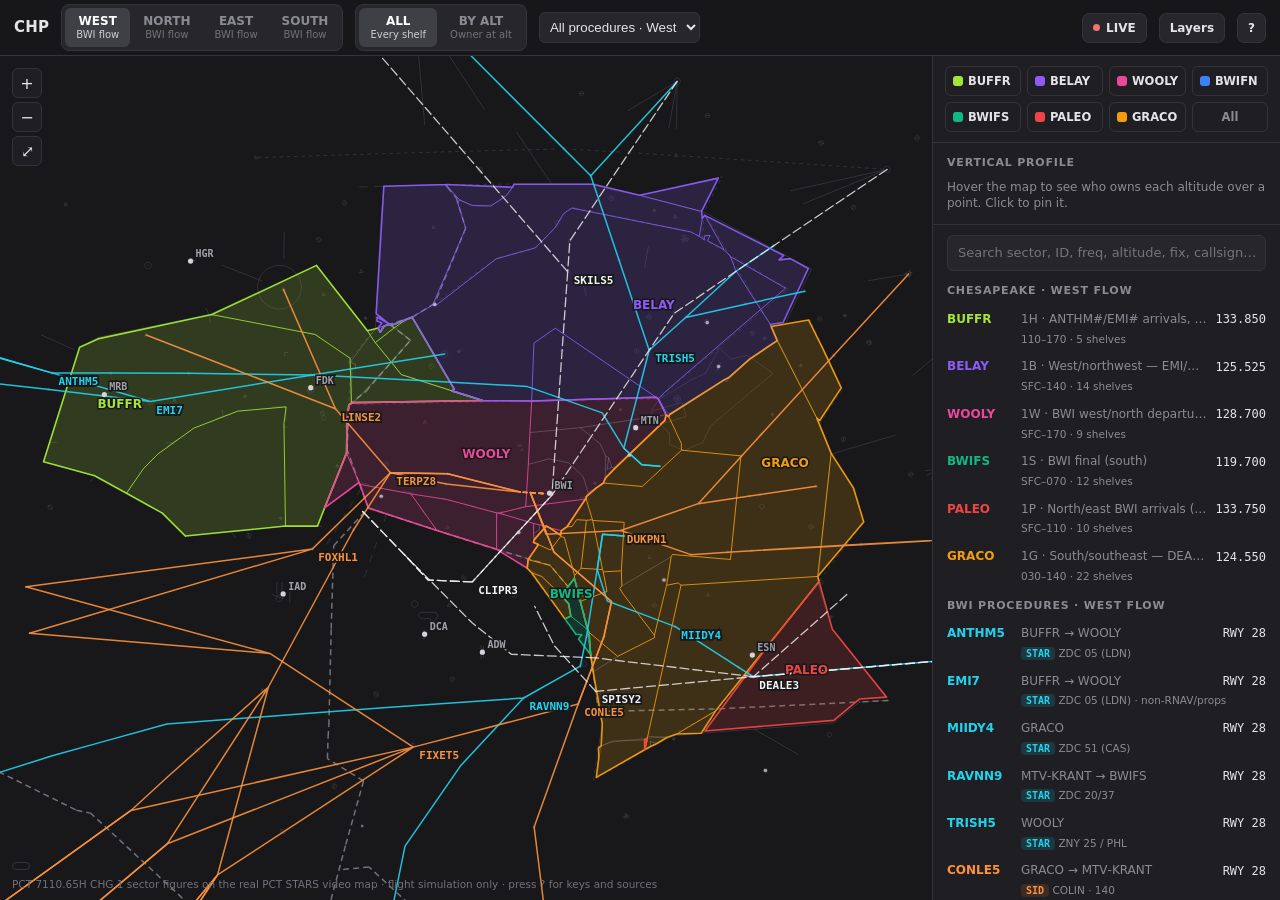
==== commit 64859492: "CHP: all 6 BWI SIDs in every flow, DCA/ADW STAR layer, procedures rebuilt from FAA CIFP 2611 - SIDs " ====
--- a/chp/index.html
+++ b/chp/index.html
@@ -55,13 +55,14 @@
   .lbl{font:700 12px ui-sans-serif,system-ui,sans-serif;text-anchor:middle;dominant-baseline:middle;pointer-events:none;paint-order:stroke;stroke:#18181b;stroke-width:3px;stroke-linejoin:round}
   .alb{font:600 10.5px var(--mono);text-anchor:middle;dominant-baseline:middle;pointer-events:none;paint-order:stroke;stroke:#18181b;stroke-width:3px;stroke-linejoin:round}
   .pr{fill:none;stroke-width:1.5;vector-effect:non-scaling-stroke;pointer-events:none;stroke-linejoin:round;stroke-linecap:round;opacity:.9}
-  .pr.SID{stroke:#fb923c} .pr.STAR{stroke:#22d3ee} .pr.dep{stroke-dasharray:4 4}
+  .pr.SID{stroke:#fb923c} .pr.STAR{stroke:#22d3ee} .pr.DCA{stroke:#f4f4f5;stroke-dasharray:9 4;stroke-width:1.3;opacity:.8} .pr.dep{stroke-dasharray:4 4}
   .pr.dim{opacity:.12} .pr.hi{stroke-width:3;opacity:1}
   .prh{fill:none;stroke:transparent;stroke-width:10;vector-effect:non-scaling-stroke;cursor:pointer}
   .pfx{font:600 10px var(--mono);paint-order:stroke;stroke:#18181b;stroke-width:3px;pointer-events:none}
-  .pfx.SID{fill:#fdba74} .pfx.STAR{fill:#67e8f9}
+  .pfx.SID{fill:#fdba74} .pfx.STAR{fill:#67e8f9} .pfx.DCA{fill:#e4e4e7}
+  .pfx .rx{fill:#fde68a;font-weight:500}
   .pnm{font:700 11px var(--mono);paint-order:stroke;stroke:#18181b;stroke-width:3.5px;pointer-events:none}
-  .pnm.SID{fill:#fb923c} .pnm.STAR{fill:#22d3ee}
+  .pnm.SID{fill:#fb923c} .pnm.STAR{fill:#22d3ee} .pnm.DCA{fill:#f4f4f5}
   .apt circle{fill:#d4d4d8}
   .apt text{font:600 10px var(--mono);fill:#a1a1aa;paint-order:stroke;stroke:#18181b;stroke-width:3px}
   .pin{fill:none;stroke:#fff;stroke-width:1.4;pointer-events:none}
@@ -119,6 +120,10 @@
   .shl span.k:hover{background:var(--panel2)}
   .rte{font:11px/1.7 var(--mono);color:#d4d4d8}
   .rte em{font-style:normal;color:var(--muted)}
+  .rte u{text-decoration:none;color:#fde68a;font-size:10px}
+  .mini{display:inline-flex;margin-left:auto;background:var(--panel2);border:1px solid var(--line);border-radius:6px;padding:2px;gap:2px}
+  .mini button{background:none;border:0;color:var(--muted);font-weight:700;font-size:10.5px;padding:3px 8px;border-radius:4px;cursor:pointer}
+  .mini button.on{background:#3f3f46;color:#fff}
   .badge{font:700 10px var(--mono);border-radius:4px;padding:1px 6px;background:#14532d;color:#86efac}
   #search{margin:10px 14px 4px;padding:8px 10px;border-radius:6px;border:1px solid var(--line);background:var(--panel2);color:var(--text);font:inherit;width:calc(100% - 28px)}
   #list{padding:0 6px 14px}
@@ -174,6 +179,7 @@
   <h4>Procedures</h4>
   <label><input type="checkbox" id="tSid" checked> <span style="color:#fb923c">SIDs</span></label>
   <label><input type="checkbox" id="tStar" checked> <span style="color:#22d3ee">STARs</span></label>
+  <label><input type="checkbox" id="tDca" checked> DCA / ADW STARs <span class="mini" id="dcaFlow"><button data-d="N" title="DCA/ADW landing north (01)">N</button><button data-d="S" title="DCA/ADW landing south (19)">S</button></span></label>
   <h4>Map</h4>
   <label><input type="checkbox" id="tVm" checked> Video map <kbd>V</kbd></label>
   <label><input type="checkbox" id="tBnd" checked> PCT areas</label>
@@ -192,7 +198,7 @@
     <kbd>1</kbd><span>West</span><kbd>2</kbd><span>North</span><kbd>3</kbd><span>East</span><kbd>4</kbd><span>South flow</span>
     <kbd>A</kbd><span>ALL ↔ BY ALT</span><kbd>↑ ↓</kbd><span>Altitude ±1,000 (BY ALT)</span>
     <kbd>L</kbd><span>Live data on/off</span><kbd>T</kbd><span>Traffic</span><kbd>R</kbd><span>Range rings</span><kbd>V</kbd><span>Video map</span>
-    <kbd>F</kbd><span>Fit map</span><kbd>Esc</kbd><span>Clear selection, pin and filters</span>
+    <kbd>D</kbd><span>DCA/ADW flow North ↔ South</span><kbd>F</kbd><span>Fit map</span><kbd>Esc</kbd><span>Clear selection, pin and filters</span>
   </div>
   <h4>Map</h4>
   <div>Click the map to pin a point and cycle through the sectors stacked there. Click a band in the vertical profile to jump to that altitude. Click a procedure or aircraft to select it.</div>
@@ -220,7 +226,7 @@
 </aside>
 <footer id="foot"></footer>
 
-<script src="chp-data.js?v=5"></script>
+<script src="chp-data.js?v=6"></script>
 <script>
 (() => {
 'use strict';
@@ -263,13 +269,16 @@
 const posTxt=ll=>{ const r=fromBwi(ll); return `BWI ${p3(r.brg)}°/${r.nm.toFixed(1)}`; };
 
 // ---------- state (flow/mode/alt/sector/procedure in the URL hash, layers in localStorage)
-const st={flow:'W',mode:'ALL',fl:60,sec:null,sel:null,q:'',k:1,tx:0,ty:0,proc:null,pin:null,ac:null,live:true};
-const PR=D.procs, PFX=PR.fixes, PC={SID:'#fb923c',STAR:'#22d3ee'};
-const TOG=['tSid','tStar','tVm','tBnd','tApt','tAlt','tLbl','tRng','tTrf','tBwi','tFol'];
+const st={flow:'W',mode:'ALL',fl:60,sec:null,sel:null,q:'',k:1,tx:0,ty:0,proc:null,pin:null,ac:null,live:true,dca:'S'};
+const PR=D.procs, PFX=PR.fixes, PC={SID:'#fb923c',STAR:'#22d3ee',DCA:'#f4f4f5'};
+const cat=p=>p.apt==='BWI'?p.t:'DCA';                              // DCA = DCA/ADW STARs that cross CHP
+const pf=p=>p.dflows?p.dflows[st.dca]:p.flows[st.flow];            // legs for the current BWI flow (or DCA flow)
+const DCAF={N:'North',S:'South'};
+const TOG=['tSid','tStar','tDca','tVm','tBnd','tApt','tAlt','tLbl','tRng','tTrf','tBwi','tFol'];
 const on=id=>$('#'+id).checked;
 const store={ get(k,d){ try{ const v=localStorage.getItem('pct.chp.'+k); return v===null?d:JSON.parse(v); }catch(_){ return d; } },
               set(k,v){ try{ localStorage.setItem('pct.chp.'+k,JSON.stringify(v)); }catch(_){} } };
-{ const saved=store.get('layers',{}); TOG.forEach(id=>{ if(id in saved) $('#'+id).checked=!!saved[id]; }); st.live=store.get('live',true);
+{ const saved=store.get('layers',{}); TOG.forEach(id=>{ if(id in saved) $('#'+id).checked=!!saved[id]; }); st.live=store.get('live',true); st.dca=store.get('dca','S')==='N'?'N':'S';
   const hm=location.hash.slice(1).split('/'), f=(hm[0]||'').toUpperCase();
   if(D.flows[f]) st.flow=f; else if(D.flows[store.get('flow','')]) st.flow=store.get('flow');
   hm.slice(1).forEach((s,i,a)=>{ const u=s.toUpperCase();
@@ -322,6 +331,7 @@
   procs(); paint(); overlay(); list(); detail(); stack(); legendUI();
   $$('#flows button').forEach(b=>b.classList.toggle('on',b.dataset.f===st.flow));
   $$('#modes button').forEach(b=>b.classList.toggle('on',b.dataset.m===st.mode));
+  $$('#dcaFlow button').forEach(b=>b.classList.toggle('on',b.dataset.d===st.dca));
   $('#altBox').classList.toggle('on',st.mode==='ALT'); $('#alt').value=st.fl; $('#altVal').textContent=ft(st.fl);
   store.set('flow',st.flow);
   history.replaceState(null,'','#'+st.flow.toLowerCase()+(st.mode==='ALT'?'/alt/'+st.fl:'')+(st.sel?'/s:'+st.sel.toLowerCase():'')+(st.proc?'/p:'+st.proc.toLowerCase():''));
@@ -329,17 +339,18 @@
 
 // ---------- SIDs / STARs (only the selected BWI flow)
 let prHov=null;
-const prShow=p=>p.flows[st.flow] && on(p.t==='SID'?'tSid':'tStar') && (!st.proc||st.proc===p.id);
-const prList=()=>PR.procs.filter(p=>p.flows[st.flow]);
+const prShow=p=>pf(p) && on({SID:'tSid',STAR:'tStar',DCA:'tDca'}[cat(p)]) && (!st.proc||st.proc===p.id);
+const prList=()=>PR.procs.filter(pf);
+const rwTxt=f=>'RWY '+f.rw+(f.coded?'':' · no runway legs');
 function procs(){
   const g=$('#gPr'); g.innerHTML='';
-  if(st.proc && !PR.procs.some(p=>p.id===st.proc&&p.flows[st.flow])) st.proc=null;
+  if(st.proc && !PR.procs.some(p=>p.id===st.proc&&pf(p))) st.proc=null;
   const sel=$('#pSel'), cur=st.proc||'';
-  sel.innerHTML='<option value="">All procedures · '+D.flows[st.flow]+'</option>'+['STAR','SID'].map(t=>`<optgroup label="${t}s">`+prList().filter(p=>p.t===t).map(p=>`<option value="${p.id}">${p.id} · RWY ${p.flows[st.flow].rw}</option>`).join('')+'</optgroup>').join('');
+  sel.innerHTML='<option value="">All procedures · '+D.flows[st.flow]+'</option>'+[['STAR','BWI STARs'],['SID','BWI SIDs'],['DCA','DCA / ADW STARs · '+DCAF[st.dca]]].map(([t,n])=>`<optgroup label="${n}">`+prList().filter(p=>cat(p)===t).map(p=>`<option value="${p.id}">${p.id} · ${p.apt} ${pf(p).rw}</option>`).join('')+'</optgroup>').join('');
   sel.value=cur;
-  PR.procs.filter(prShow).forEach(p=>{ const f=p.flows[st.flow]; const d=f.paths.map(ps=>lineOf(ps.map(n=>PFX[n]))).join('');
-    if(p.t==='SID') el('path',{d:lineOf([BWI,PFX[f.paths[0][0]]]),class:'pr SID dep','data-p':p.id},g);
-    el('path',{d,class:'pr '+p.t,'data-p':p.id},g);
+  PR.procs.filter(prShow).forEach(p=>{ const f=pf(p); const d=f.paths.map(ps=>lineOf(ps.map(n=>PFX[n]))).join('');
+    if(p.t==='SID') el('path',{d:lineOf([f.der||BWI,PFX[f.first]]),class:'pr SID dep','data-p':p.id},g);
+    el('path',{d,class:'pr '+cat(p),'data-p':p.id},g);
     const h=el('path',{d,class:'prh','data-p':p.id},g);
     h.addEventListener('pointerenter',e=>{ prHov=p.id; paintProcs(); showPrTip(p,e); });
     h.addEventListener('pointermove',e=>showPrTip(p,e));
@@ -349,18 +360,19 @@
 }
 function tipAt(e){ tip.style.display='block'; const b=document.body.getBoundingClientRect(), w=tip.offsetWidth, h=tip.offsetHeight;
   tip.style.left=Math.min(e.clientX+14,b.width-w-8)+'px'; tip.style.top=Math.min(e.clientY+14,b.height-h-8)+'px'; }
-function showPrTip(p,e){ const f=p.flows[st.flow], fx=new Set(f.paths.flat());
-  tip.innerHTML=`<div class="h">${p.t==='SID'?'Departure':'Arrival'} · ${p.apt} · RWY ${f.rw}</div><div class="r"><b style="color:${PC[p.t]}">${p.id}</b><span>${p.sec}</span><i></i></div><div class="r"><i>${p.from}</i><span></span><i>${fx.size} fixes</i></div>`;
+function showPrTip(p,e){ const f=pf(p), fx=new Set(f.paths.flat());
+  tip.innerHTML=`<div class="h">${p.t==='SID'?'Departure':'Arrival'} · ${p.apt} · ${rwTxt(f)}</div><div class="r"><b style="color:${PC[cat(p)]}">${p.id}</b><span>${p.sec}</span><i></i></div><div class="r"><i>${p.from}</i><span></span><i>${fx.size} fixes</i></div>`;
   tipAt(e); }
 function paintProcs(){ const o=prHov||st.proc; $$('#gPr path.pr').forEach(e=>{ e.classList.toggle('hi',!!o&&e.dataset.p===o); e.classList.toggle('dim',!!prHov&&e.dataset.p!==prHov); }); }
 function procLabels(){
   const g=$('#gPfx'); g.innerHTML=''; const zr=st.k/(st.k0||st.k); const vis=PR.procs.filter(prShow); if(!vis.length) return;
   const showFix=st.proc||zr>1.6, seen=new Set();
-  vis.forEach(p=>{ const f=p.flows[st.flow];
-    if(showFix && on('tLbl')) f.paths.flat().forEach(n=>{ if(seen.has(n)) return; seen.add(n); const [x,y]=scr(P(PFX[n]));
-      el('path',{d:`M${x},${y-3.5}L${x+3.2},${y+2.2}L${x-3.2},${y+2.2}Z`,fill:PC[p.t]},g); el('text',{x:x+5,y:y-4,class:'pfx '+p.t},g).textContent=n; });
-    const end=p.t==='SID'?f.paths[0][Math.min(2,f.paths[0].length-1)]:f.paths[0][0]; const [x,y]=scr(P(PFX[end]));
-    el('text',{x:x+6,y:y+12,class:'pnm '+p.t},g).textContent=p.id; });
+  const b=box(), showRx=st.proc||zr>3;
+  vis.forEach(p=>{ const f=pf(p), c=cat(p);
+    if(showFix && on('tLbl')) f.paths.flat().forEach(n=>{ if(seen.has(n)) return; seen.add(n); const [x,y]=scr(P(PFX[n])); if(x<-60||y<-20||x>b.width+20||y>b.height+20) return;
+      el('path',{d:`M${x},${y-3.5}L${x+3.2},${y+2.2}L${x-3.2},${y+2.2}Z`,fill:PC[c]},g); const t=el('text',{x:x+5,y:y-4,class:'pfx '+c},g); t.textContent=n;
+      if(showRx&&f.x[n]) el('tspan',{class:'rx',dx:5},t).textContent=f.x[n]; });
+    const [x,y]=scr(P(PFX[f.lb])); el('text',{x:x+6,y:y+12,class:'pnm '+c},g).textContent=p.id; });
 }
 
 // ---------- fills
@@ -484,14 +496,15 @@
       const r=document.createElement('div'); r.className='row'+(st.sel===id?' sel':'');
       r.innerHTML=`<b style="color:${COL[id]}">${id}</b><span class="n">${o.stars} · ${o.role}</span><span class="f">${o.vhf}</span><span class="alt">${sp?lo3(sp[0])+'–'+p3(sp[1])+' · '+shelvesOf(id).length+' shelves':'Not open this flow'}${here.length?' · here: '+here.join(', '):''}${st.mode==='ALT'&&!here.length&&sp?' · nothing at '+ft(st.fl):''}${n?` · <span style="color:${COL[id]}">${n} acft</span>`:''}${live.staff[id]?' · <span style="color:#4ade80">online</span>':''}</span>`;
       r.onclick=()=>{ st.sel=st.sel===id?null:id; render(); }; g.appendChild(r); }); }
-  const ps=prList().filter(p=>!q||[p.id,p.t,p.sec,p.from,...p.flows[st.flow].paths.flat()].some(v=>String(v).toLowerCase().includes(q)));
-  if(ps.length){ const g=grp(`BWI procedures · ${D.flows[st.flow]} flow`);
-    ps.sort((a,b)=>b.t.localeCompare(a.t)||a.id.localeCompare(b.id)).forEach(p=>{ const f=p.flows[st.flow], r=document.createElement('div');
+  const pall=prList().filter(p=>!q||[p.id,p.t,p.apt,p.sec,p.from,...pf(p).paths.flat()].some(v=>String(v).toLowerCase().includes(q)));
+  [[p=>cat(p)!=='DCA',`BWI procedures · ${D.flows[st.flow]} flow`],[p=>cat(p)==='DCA',`DCA / ADW arrivals through CHP · DCA ${DCAF[st.dca]}`]].forEach(([test,title])=>{ const ps=pall.filter(test);
+  if(ps.length){ const g=grp(title);
+    ps.sort((a,b)=>b.t.localeCompare(a.t)||a.id.localeCompare(b.id)).forEach(p=>{ const f=pf(p), c=PC[cat(p)], r=document.createElement('div');
       r.className='row'+(st.proc===p.id?' sel':'');
-      r.innerHTML=`<b style="color:${PC[p.t]}">${p.id}</b><span class="n">${p.sec}</span><span class="f">RWY ${f.rw}</span><span class="alt"><span class="ty" style="background:${PC[p.t]}22;color:${PC[p.t]}">${p.t}</span> ${p.from}</span>`;
+      r.innerHTML=`<b style="color:${c}">${p.id}</b><span class="n">${p.sec}</span><span class="f">${cat(p)==='DCA'?p.apt+' ':'RWY '}${f.rw}</span><span class="alt"><span class="ty" style="background:${c}22;color:${c}">${p.t}</span> ${p.from}</span>`;
       r.onclick=()=>{ st.proc=st.proc===p.id?null:p.id; render(); };
       r.onmouseenter=()=>{ prHov=p.id; paintProcs(); }; r.onmouseleave=()=>{ prHov=null; paintProcs(); };
-      g.appendChild(r); }); }
+      g.appendChild(r); }); } });
   if(st.live&&on('tTrf')){ const ac=live.ac.filter(a=>a.face&&(!q||[a.cs,a.dep,a.arr,a.type,a.own||''].some(v=>String(v).toLowerCase().includes(q))));
     if(ac.length){ const g=grp(`Live traffic over CHP · ${ac.length}`);
       ac.sort((a,b)=>(ORDER.indexOf(a.own)+99)%99-(ORDER.indexOf(b.own)+99)%99||a.cs.localeCompare(b.cs)).forEach(a=>{ const r=document.createElement('div'), c=a.own?COL[a.own]:'#a1a1aa';
@@ -511,14 +524,16 @@
     ${up?`<tr><td>Staffed by</td><td class="m">${up.map(esc).join(', ')}</td></tr>`:''}
     <tr><td>Altitudes</td><td>${sp?lo3(sp[0])+'–'+p3(sp[1]):'—'}</td></tr><tr><td>Role</td><td>${o.role}</td></tr>
     <tr><td>Shelves</td><td><div class="shl">${[...new Set(ss.map(fmtS))].map(t=>`<span style="border-color:${c}55">${t}</span>`).join('')||'—'}</div></td></tr>
-    ${pr.length?`<tr><td>Procedures</td><td><div class="shl">${pr.map(p=>`<span class="k" data-p="${p.id}" style="color:${PC[p.t]};border-color:${PC[p.t]}55">${p.id}</span>`).join('')}</div></td></tr>`:''}
+    ${pr.length?`<tr><td>Procedures</td><td><div class="shl">${pr.map(p=>`<span class="k" data-p="${p.id}" style="color:${PC[cat(p)]};border-color:${PC[cat(p)]}55">${p.id}</span>`).join('')}</div></td></tr>`:''}
     <tr><td>Flows</td><td>${flowsOpen}</td></tr><tr><td>SOP figure</td><td class="m">${[...new Set(ss.map(s=>s.fig))].join(', ')}</td></tr></table>`; }
   const p=st.proc&&PR.procs.find(x=>x.id===st.proc);
-  if(p&&p.flows[st.flow]){ const f=p.flows[st.flow], c=PC[p.t];
+  if(p&&pf(p)){ const f=pf(p), c=PC[cat(p)];
     h+=`<h2 style="color:${c};${st.sel?'margin-top:14px':''}">${p.id}<button class="x" data-x="proc" title="Close">×</button></h2>
-    <div class="st">${p.t==='SID'?'DEPARTURE':'ARRIVAL'} · ${p.apt} · RWY ${f.rw} · ${D.flows[st.flow].toUpperCase()} FLOW</div>
+    <div class="st">${p.t==='SID'?'DEPARTURE':'ARRIVAL'} · ${p.apt} · ${rwTxt(f).toUpperCase()} · ${cat(p)==='DCA'?'DCA '+DCAF[st.dca].toUpperCase():D.flows[st.flow].toUpperCase()+' FLOW'}</div>
     <table><tr><td>Sectors</td><td>${p.sec}</td></tr><tr><td>${p.t==='SID'?'Exit / top':'From'}</td><td>${p.from}</td></tr>
-    <tr><td>Legs</td><td class="rte">${f.paths.map(l=>l.join(' <em>›</em> ')).join('<br>')}</td></tr></table>`; }
+    ${p.tr.length?`<tr><td>Transitions</td><td class="m">${p.tr.join(' · ')}</td></tr>`:''}
+    <tr><td>Legs</td><td class="rte">${f.paths.map(l=>l.map(n=>n+(f.x[n]?` <u>${f.x[n]}</u>`:'')).join(' <em>›</em> ')).join('<br>')}</td></tr>
+    <tr><td>Source</td><td>FAA CIFP ${PR.cycle}; restrictions in hundreds of ft (≥ at or above, ≤ at or below), K = knots</td></tr></table>`; }
   const a=st.ac&&live.ac.find(x=>x.cs===st.ac);
   if(a){ const c=a.own?COL[a.own]:'#d4d4d8';
     h+=`<h2 style="color:${c};${h?'margin-top:14px':''}">${esc(a.cs)}<button class="x" data-x="ac" title="Close">×</button></h2>
@@ -607,6 +622,7 @@
 $('#alt').oninput=e=>{ st.fl=+e.target.value; render(); };
 $('#altUp').onclick=()=>bump(10); $('#altDn').onclick=()=>bump(-10);
 TOG.forEach(id=>$('#'+id).onchange=()=>{ saveLayers(); layerVis(); render(); if(id==='tFol'&&on('tFol')) poll(); liveUI(); });
+$$('#dcaFlow button').forEach(b=>b.onclick=e=>{ e.preventDefault(); st.dca=b.dataset.d; store.set('dca',st.dca); render(); });
 $('#pSel').onchange=e=>{ st.proc=e.target.value||null; render(); };
 $('#search').oninput=e=>{ st.q=e.target.value; list(); };
 $('#live').onclick=()=>setLive(!st.live);
@@ -618,11 +634,11 @@
   const k=e.key.toLowerCase(), f={'1':'W','2':'N','3':'E','4':'S'}[k]; if(f) setFlow(f);
   if(k==='a'){ st.mode=st.mode==='ALT'?'ALL':'ALT'; render(); }
   if(st.mode==='ALT'&&(k==='arrowup'||k==='arrowdown')){ e.preventDefault(); bump(k==='arrowup'?10:-10); }
-  if(k==='l') setLive(!st.live); if(k==='t') flip('tTrf'); if(k==='r') flip('tRng'); if(k==='v') flip('tVm'); if(k==='f') fit();
+  if(k==='l') setLive(!st.live); if(k==='t') flip('tTrf'); if(k==='r') flip('tRng'); if(k==='v') flip('tVm'); if(k==='f') fit(); if(k==='d'){ st.dca=st.dca==='N'?'S':'N'; store.set('dca',st.dca); render(); }
   if(k==='?') $('#bHelp').click();
   if(k==='escape'){ st.sel=null; st.sec=null; st.proc=null; st.pin=null; st.ac=null; $$('.pop').forEach(p=>p.classList.remove('on')); render(); } });
 
-$('#src').textContent='Sectors: '+D.source+'. SIDs/STARs from CRC NavData + Vice PCT runway-transition maps (W/N depart 28, E/S depart 15R; STAR runway legs W→28, N→33L, E→10, S→15R). Edges snapped to the real video-map vertices; altitudes in hundreds of feet (AOB = surface up to). ALL view colors each area by the highest shelf over it; BY ALT colors by the owner at that altitude; where shelves overlap the lower ceiling owns. Live traffic, ATIS and staffing from the VATSIM and vNAS data feeds, refreshed every 15 s; bearings from BWI are magnetic. Flight simulation only.';
+$('#src').textContent='Sectors: '+D.source+'. SIDs/STARs from the FAA CIFP (cycle '+PR.cycle+'): every BWI SID and STAR with the runway transition for the flow (W/N depart 28, E/S depart 15R; arrivals W→28, N→33L, E→10, S→15R), plus the DCA/ADW STARs that cross CHP (CLIPR, SKILS, DEALE, SPISY) with their own North/South switch. Edges snapped to the real video-map vertices; altitudes in hundreds of feet (AOB = surface up to). ALL view colors each area by the highest shelf over it; BY ALT colors by the owner at that altitude; where shelves overlap the lower ceiling owns. Live traffic, ATIS and staffing from the VATSIM and vNAS data feeds, refreshed every 15 s; bearings from BWI are magnetic. Flight simulation only.';
 $('#foot').textContent='PCT 7110.65H CHG 1 sector figures on the real PCT STARS video map · flight simulation only · press ? for keys and sources';
 layerVis(); render(); if(!fitted) fit(); setLive(st.live);
 })();
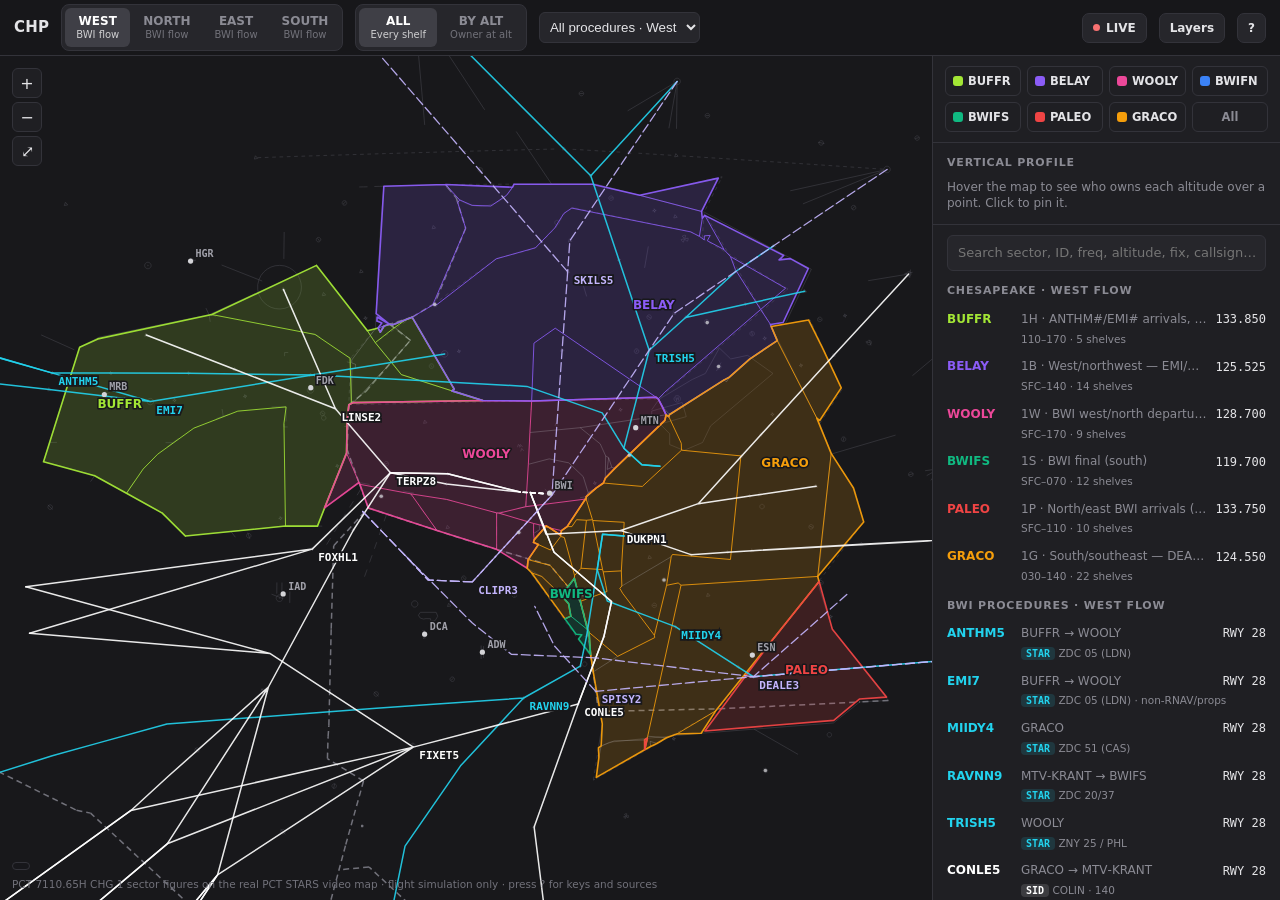
==== commit e416e266: "CHP: recolour procedures so nothing shares a hue with a sector SIDs orange -> white (was 18 dE from " ====
--- a/chp/index.html
+++ b/chp/index.html
@@ -18,7 +18,7 @@
   .seg button small{display:block;font-weight:500;font-size:10px;margin-top:3px;opacity:.75}
   .seg button.on{background:#3f3f46;color:#fff}
   .seg button:hover:not(.on){color:var(--text)}
-  .seg button.atis::after{content:"";position:absolute;top:4px;right:4px;width:6px;height:6px;border-radius:50%;background:#4ade80;box-shadow:0 0 0 2px var(--panel2)}
+  .seg button.atis::after{content:"";position:absolute;top:4px;right:4px;width:6px;height:6px;border-radius:50%;background:#fff;box-shadow:0 0 0 2px var(--panel2)}
   #altBox{display:none;align-items:center;gap:6px}
   #altBox.on{display:flex}
   #altBox button{width:22px;height:22px;border-radius:5px;border:1px solid var(--line);background:var(--panel2);color:var(--text);cursor:pointer;line-height:1;padding:0}
@@ -29,7 +29,7 @@
   .hbtn{background:var(--panel2);border:1px solid var(--line);color:var(--text);border-radius:7px;padding:7px 10px;font-size:12px;font-weight:600;cursor:pointer;white-space:nowrap;display:flex;align-items:center;gap:6px}
   .hbtn:hover{border-color:#52525b}
   .dot{width:7px;height:7px;border-radius:50%;background:#52525b;flex:none}
-  .dot.ok{background:#4ade80} .dot.err{background:#f87171} .dot.busy{background:#fbbf24}
+  .dot.ok{background:#fff} .dot.err{background:#f87171} .dot.busy{background:#fbbf24}
   #live small{font:500 11px var(--mono);color:var(--muted)}
   .pop{position:absolute;top:calc(var(--hdr) + 6px);right:calc(var(--side) + 10px);background:var(--panel);border:1px solid var(--line);border-radius:10px;padding:10px 12px;z-index:8;box-shadow:0 10px 30px rgba(0,0,0,.55);display:none;min-width:210px}
   .pop.on{display:block}
@@ -55,14 +55,14 @@
   .lbl{font:700 12px ui-sans-serif,system-ui,sans-serif;text-anchor:middle;dominant-baseline:middle;pointer-events:none;paint-order:stroke;stroke:#18181b;stroke-width:3px;stroke-linejoin:round}
   .alb{font:600 10.5px var(--mono);text-anchor:middle;dominant-baseline:middle;pointer-events:none;paint-order:stroke;stroke:#18181b;stroke-width:3px;stroke-linejoin:round}
   .pr{fill:none;stroke-width:1.5;vector-effect:non-scaling-stroke;pointer-events:none;stroke-linejoin:round;stroke-linecap:round;opacity:.9}
-  .pr.SID{stroke:#fb923c} .pr.STAR{stroke:#22d3ee} .pr.DCA{stroke:#f4f4f5;stroke-dasharray:9 4;stroke-width:1.3;opacity:.8} .pr.dep{stroke-dasharray:4 4}
+  .pr.SID{stroke:#ffffff} .pr.STAR{stroke:#22d3ee} .pr.DCA{stroke:#c4b5fd;stroke-dasharray:9 4;stroke-width:1.3} .pr.dep{stroke-dasharray:4 4}
   .pr.dim{opacity:.12} .pr.hi{stroke-width:3;opacity:1}
   .prh{fill:none;stroke:transparent;stroke-width:10;vector-effect:non-scaling-stroke;cursor:pointer}
   .pfx{font:600 10px var(--mono);paint-order:stroke;stroke:#18181b;stroke-width:3px;pointer-events:none}
-  .pfx.SID{fill:#fdba74} .pfx.STAR{fill:#67e8f9} .pfx.DCA{fill:#e4e4e7}
-  .pfx .rx{fill:#fde68a;font-weight:500}
+  .pfx.SID{fill:#f4f4f5} .pfx.STAR{fill:#67e8f9} .pfx.DCA{fill:#ddd6fe}
+  .pfx .rx{font-weight:500;opacity:.75}
   .pnm{font:700 11px var(--mono);paint-order:stroke;stroke:#18181b;stroke-width:3.5px;pointer-events:none}
-  .pnm.SID{fill:#fb923c} .pnm.STAR{fill:#22d3ee} .pnm.DCA{fill:#f4f4f5}
+  .pnm.SID{fill:#ffffff} .pnm.STAR{fill:#22d3ee} .pnm.DCA{fill:#c4b5fd}
   .apt circle{fill:#d4d4d8}
   .apt text{font:600 10px var(--mono);fill:#a1a1aa;paint-order:stroke;stroke:#18181b;stroke-width:3px}
   .pin{fill:none;stroke:#fff;stroke-width:1.4;pointer-events:none}
@@ -78,16 +78,16 @@
   #tip .r b{font-family:ui-sans-serif,system-ui,sans-serif}
   #tip .r i{font-style:normal;color:var(--muted)}
   #read{position:absolute;left:12px;bottom:30px;z-index:3;font:11px var(--mono);color:#a1a1aa;background:rgba(24,24,27,.8);border:1px solid var(--line);border-radius:6px;padding:3px 8px;pointer-events:none}
-  #sugg{position:absolute;left:52px;top:calc(var(--hdr) + 12px);z-index:3;display:none;align-items:center;gap:8px;font-size:12px;background:rgba(31,31,35,.95);border:1px solid #3f6212;border-radius:8px;padding:6px 10px}
+  #sugg{position:absolute;left:52px;top:calc(var(--hdr) + 12px);z-index:3;display:none;align-items:center;gap:8px;font-size:12px;background:rgba(31,31,35,.95);border:1px solid #52525b;border-radius:8px;padding:6px 10px}
   #sugg.on{display:flex}
-  #sugg button{background:#365314;border:0;color:#d9f99d;border-radius:5px;padding:3px 8px;font-weight:700;font-size:11px;cursor:pointer}
+  #sugg button{background:#3f3f46;border:0;color:#fff;border-radius:5px;padding:3px 8px;font-weight:700;font-size:11px;cursor:pointer}
   aside{position:absolute;top:var(--hdr);right:0;bottom:0;width:var(--side);background:var(--panel);border-left:1px solid var(--line);display:flex;flex-direction:column;z-index:4}
   .legend{padding:10px 12px;border-bottom:1px solid var(--line);display:grid;grid-template-columns:repeat(4,1fr);gap:6px}
   .chip{display:flex;align-items:center;gap:5px;padding:6px 7px;border:1px solid var(--line);border-radius:6px;cursor:pointer;font-weight:600;font-size:11.5px;user-select:none;position:relative}
   .chip i{width:10px;height:10px;border-radius:3px;flex:none}
   .chip.dim{opacity:.35}
   .chip.all{justify-content:center;color:var(--muted)}
-  .chip.up::after{content:"";position:absolute;top:-3px;right:-3px;width:8px;height:8px;border-radius:50%;background:#4ade80;border:2px solid var(--panel)}
+  .chip.up::after{content:"";position:absolute;top:-3px;right:-3px;width:8px;height:8px;border-radius:50%;background:#fff;border:2px solid var(--panel)}
   #scroll{overflow:auto;flex:1}
   .card{padding:12px 14px;border-bottom:1px solid var(--line)}
   .card h3{margin:0 0 8px;font-size:11px;text-transform:uppercase;letter-spacing:.8px;color:var(--muted);display:flex;align-items:center;gap:6px}
@@ -120,11 +120,11 @@
   .shl span.k:hover{background:var(--panel2)}
   .rte{font:11px/1.7 var(--mono);color:#d4d4d8}
   .rte em{font-style:normal;color:var(--muted)}
-  .rte u{text-decoration:none;color:#fde68a;font-size:10px}
+  .rte u{text-decoration:none;color:var(--muted);font-size:10px}
   .mini{display:inline-flex;margin-left:auto;background:var(--panel2);border:1px solid var(--line);border-radius:6px;padding:2px;gap:2px}
   .mini button{background:none;border:0;color:var(--muted);font-weight:700;font-size:10.5px;padding:3px 8px;border-radius:4px;cursor:pointer}
   .mini button.on{background:#3f3f46;color:#fff}
-  .badge{font:700 10px var(--mono);border-radius:4px;padding:1px 6px;background:#14532d;color:#86efac}
+  .badge{font:700 10px var(--mono);border-radius:4px;padding:1px 6px;background:#3f3f46;color:#fff}
   #search{margin:10px 14px 4px;padding:8px 10px;border-radius:6px;border:1px solid var(--line);background:var(--panel2);color:var(--text);font:inherit;width:calc(100% - 28px)}
   #list{padding:0 6px 14px}
   .grp{margin-top:8px}
@@ -177,9 +177,9 @@
 
 <div class="pop" id="layers">
   <h4>Procedures</h4>
-  <label><input type="checkbox" id="tSid" checked> <span style="color:#fb923c">SIDs</span></label>
+  <label><input type="checkbox" id="tSid" checked> <span style="color:#ffffff">SIDs</span></label>
   <label><input type="checkbox" id="tStar" checked> <span style="color:#22d3ee">STARs</span></label>
-  <label><input type="checkbox" id="tDca" checked> DCA / ADW STARs <span class="mini" id="dcaFlow"><button data-d="N" title="DCA/ADW landing north (01)">N</button><button data-d="S" title="DCA/ADW landing south (19)">S</button></span></label>
+  <label><input type="checkbox" id="tDca" checked> <span style="color:#c4b5fd">DCA / ADW STARs</span> <span class="mini" id="dcaFlow"><button data-d="N" title="DCA/ADW landing north (01)">N</button><button data-d="S" title="DCA/ADW landing south (19)">S</button></span></label>
   <h4>Map</h4>
   <label><input type="checkbox" id="tVm" checked> Video map <kbd>V</kbd></label>
   <label><input type="checkbox" id="tBnd" checked> PCT areas</label>
@@ -270,7 +270,7 @@
 
 // ---------- state (flow/mode/alt/sector/procedure in the URL hash, layers in localStorage)
 const st={flow:'W',mode:'ALL',fl:60,sec:null,sel:null,q:'',k:1,tx:0,ty:0,proc:null,pin:null,ac:null,live:true,dca:'S'};
-const PR=D.procs, PFX=PR.fixes, PC={SID:'#fb923c',STAR:'#22d3ee',DCA:'#f4f4f5'};
+const PR=D.procs, PFX=PR.fixes, PC={SID:'#ffffff',STAR:'#22d3ee',DCA:'#c4b5fd'};
 const cat=p=>p.apt==='BWI'?p.t:'DCA';                              // DCA = DCA/ADW STARs that cross CHP
 const pf=p=>p.dflows?p.dflows[st.dca]:p.flows[st.flow];            // legs for the current BWI flow (or DCA flow)
 const DCAF={N:'North',S:'South'};
@@ -494,7 +494,7 @@
   if(ids.length){ const g=grp(`Chesapeake · ${D.flows[st.flow]} flow${st.mode==='ALT'?' · '+ft(st.fl):''}`);
     ids.forEach(id=>{ const o=SEC[id], sp=span(id), here=st.mode==='ALT'?[...new Set(cls.filter(s=>s&&s.sec===id).map(fmtS))]:[], n=live.count[id]||0;
       const r=document.createElement('div'); r.className='row'+(st.sel===id?' sel':'');
-      r.innerHTML=`<b style="color:${COL[id]}">${id}</b><span class="n">${o.stars} · ${o.role}</span><span class="f">${o.vhf}</span><span class="alt">${sp?lo3(sp[0])+'–'+p3(sp[1])+' · '+shelvesOf(id).length+' shelves':'Not open this flow'}${here.length?' · here: '+here.join(', '):''}${st.mode==='ALT'&&!here.length&&sp?' · nothing at '+ft(st.fl):''}${n?` · <span style="color:${COL[id]}">${n} acft</span>`:''}${live.staff[id]?' · <span style="color:#4ade80">online</span>':''}</span>`;
+      r.innerHTML=`<b style="color:${COL[id]}">${id}</b><span class="n">${o.stars} · ${o.role}</span><span class="f">${o.vhf}</span><span class="alt">${sp?lo3(sp[0])+'–'+p3(sp[1])+' · '+shelvesOf(id).length+' shelves':'Not open this flow'}${here.length?' · here: '+here.join(', '):''}${st.mode==='ALT'&&!here.length&&sp?' · nothing at '+ft(st.fl):''}${n?` · <span style="color:${COL[id]}">${n} acft</span>`:''}${live.staff[id]?' · <span style="color:#fff">online</span>':''}</span>`;
       r.onclick=()=>{ st.sel=st.sel===id?null:id; render(); }; g.appendChild(r); }); }
   const pall=prList().filter(p=>!q||[p.id,p.t,p.apt,p.sec,p.from,...pf(p).paths.flat()].some(v=>String(v).toLowerCase().includes(q)));
   [[p=>cat(p)!=='DCA',`BWI procedures · ${D.flows[st.flow]} flow`],[p=>cat(p)==='DCA',`DCA / ADW arrivals through CHP · DCA ${DCAF[st.dca]}`]].forEach(([test,title])=>{ const ps=pall.filter(test);
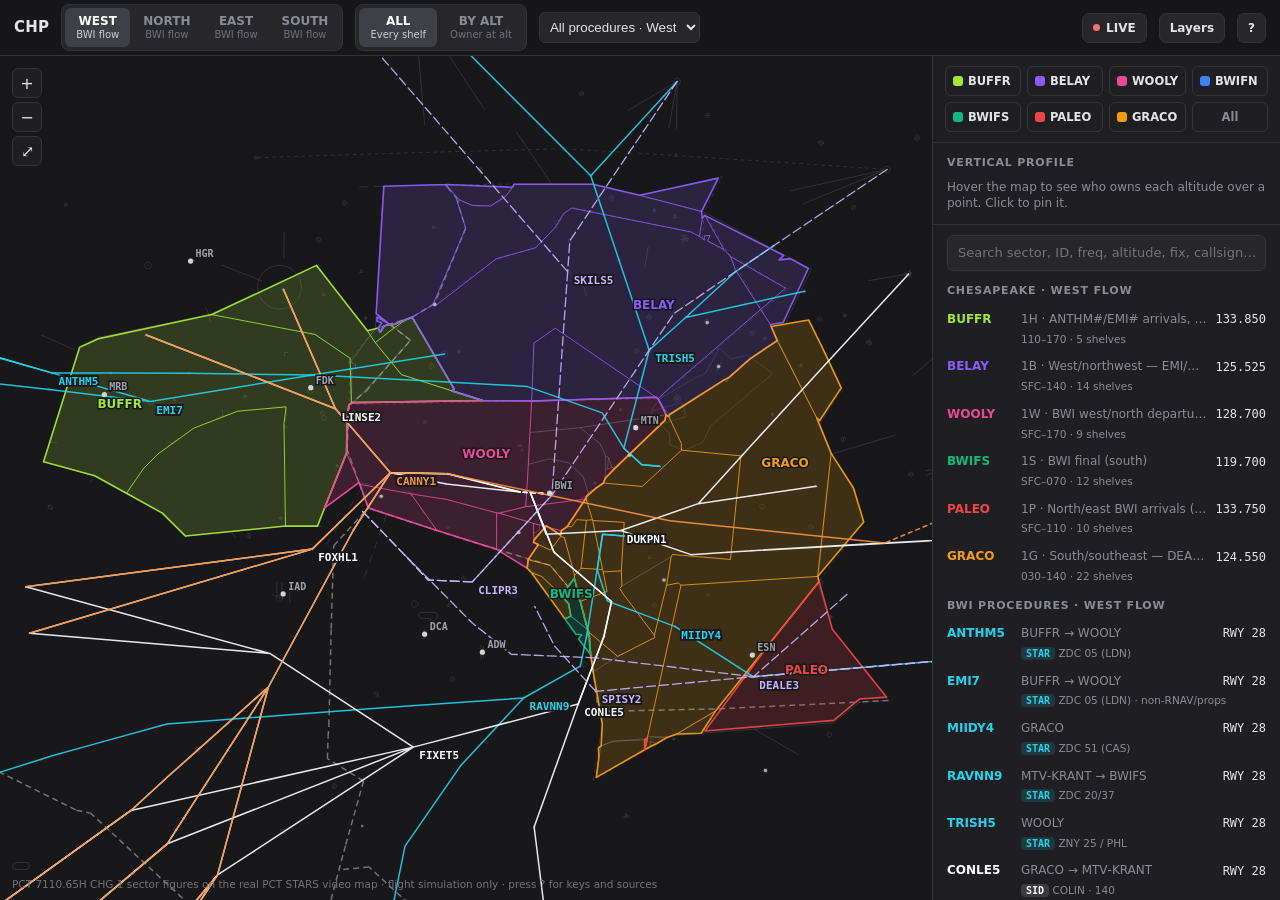
==== commit 63cff917: "Airspace maps: add Dover AFB CANNY1 SID (CHP + MTV) DoD SID is not in the FAA CIFP; fix sequence fro" ====
--- a/chp/index.html
+++ b/chp/index.html
@@ -55,14 +55,14 @@
   .lbl{font:700 12px ui-sans-serif,system-ui,sans-serif;text-anchor:middle;dominant-baseline:middle;pointer-events:none;paint-order:stroke;stroke:#18181b;stroke-width:3px;stroke-linejoin:round}
   .alb{font:600 10.5px var(--mono);text-anchor:middle;dominant-baseline:middle;pointer-events:none;paint-order:stroke;stroke:#18181b;stroke-width:3px;stroke-linejoin:round}
   .pr{fill:none;stroke-width:1.5;vector-effect:non-scaling-stroke;pointer-events:none;stroke-linejoin:round;stroke-linecap:round;opacity:.9}
-  .pr.SID{stroke:#ffffff} .pr.STAR{stroke:#22d3ee} .pr.DCA{stroke:#c4b5fd;stroke-dasharray:9 4;stroke-width:1.3} .pr.dep{stroke-dasharray:4 4}
+  .pr.SID{stroke:#ffffff} .pr.STAR{stroke:#22d3ee} .pr.DCA{stroke:#c4b5fd;stroke-dasharray:9 4;stroke-width:1.3} .pr.DOV{stroke:#fb923c} .pr.dep{stroke-dasharray:4 4}
   .pr.dim{opacity:.12} .pr.hi{stroke-width:3;opacity:1}
   .prh{fill:none;stroke:transparent;stroke-width:10;vector-effect:non-scaling-stroke;cursor:pointer}
   .pfx{font:600 10px var(--mono);paint-order:stroke;stroke:#18181b;stroke-width:3px;pointer-events:none}
-  .pfx.SID{fill:#f4f4f5} .pfx.STAR{fill:#67e8f9} .pfx.DCA{fill:#ddd6fe}
+  .pfx.SID{fill:#f4f4f5} .pfx.STAR{fill:#67e8f9} .pfx.DCA{fill:#ddd6fe} .pfx.DOV{fill:#fdba74}
   .pfx .rx{font-weight:500;opacity:.75}
   .pnm{font:700 11px var(--mono);paint-order:stroke;stroke:#18181b;stroke-width:3.5px;pointer-events:none}
-  .pnm.SID{fill:#ffffff} .pnm.STAR{fill:#22d3ee} .pnm.DCA{fill:#c4b5fd}
+  .pnm.SID{fill:#ffffff} .pnm.STAR{fill:#22d3ee} .pnm.DCA{fill:#c4b5fd} .pnm.DOV{fill:#fb923c}
   .apt circle{fill:#d4d4d8}
   .apt text{font:600 10px var(--mono);fill:#a1a1aa;paint-order:stroke;stroke:#18181b;stroke-width:3px}
   .pin{fill:none;stroke:#fff;stroke-width:1.4;pointer-events:none}
@@ -180,6 +180,7 @@
   <label><input type="checkbox" id="tSid" checked> <span style="color:#ffffff">SIDs</span></label>
   <label><input type="checkbox" id="tStar" checked> <span style="color:#22d3ee">STARs</span></label>
   <label><input type="checkbox" id="tDca" checked> <span style="color:#c4b5fd">DCA / ADW STARs</span> <span class="mini" id="dcaFlow"><button data-d="N" title="DCA/ADW landing north (01)">N</button><button data-d="S" title="DCA/ADW landing south (19)">S</button></span></label>
+  <label><input type="checkbox" id="tDov" checked> <span style="color:#fb923c">DOV CANNY# SID</span></label>
   <h4>Map</h4>
   <label><input type="checkbox" id="tVm" checked> Video map <kbd>V</kbd></label>
   <label><input type="checkbox" id="tBnd" checked> PCT areas</label>
@@ -270,11 +271,11 @@
 
 // ---------- state (flow/mode/alt/sector/procedure in the URL hash, layers in localStorage)
 const st={flow:'W',mode:'ALL',fl:60,sec:null,sel:null,q:'',k:1,tx:0,ty:0,proc:null,pin:null,ac:null,live:true,dca:'S'};
-const PR=D.procs, PFX=PR.fixes, PC={SID:'#ffffff',STAR:'#22d3ee',DCA:'#c4b5fd'};
-const cat=p=>p.apt==='BWI'?p.t:'DCA';                              // DCA = DCA/ADW STARs that cross CHP
+const PR=D.procs, PFX=PR.fixes, PC={SID:'#ffffff',STAR:'#22d3ee',DCA:'#c4b5fd',DOV:'#fb923c'};
+const cat=p=>p.apt==='BWI'?p.t:p.apt==='DOV'?'DOV':'DCA';                              // DCA = DCA/ADW STARs that cross CHP
 const pf=p=>p.dflows?p.dflows[st.dca]:p.flows[st.flow];            // legs for the current BWI flow (or DCA flow)
 const DCAF={N:'North',S:'South'};
-const TOG=['tSid','tStar','tDca','tVm','tBnd','tApt','tAlt','tLbl','tRng','tTrf','tBwi','tFol'];
+const TOG=['tSid','tStar','tDca','tDov','tVm','tBnd','tApt','tAlt','tLbl','tRng','tTrf','tBwi','tFol'];
 const on=id=>$('#'+id).checked;
 const store={ get(k,d){ try{ const v=localStorage.getItem('pct.chp.'+k); return v===null?d:JSON.parse(v); }catch(_){ return d; } },
               set(k,v){ try{ localStorage.setItem('pct.chp.'+k,JSON.stringify(v)); }catch(_){} } };
@@ -339,17 +340,17 @@
 
 // ---------- SIDs / STARs (only the selected BWI flow)
 let prHov=null;
-const prShow=p=>pf(p) && on({SID:'tSid',STAR:'tStar',DCA:'tDca'}[cat(p)]) && (!st.proc||st.proc===p.id);
+const prShow=p=>pf(p) && on({SID:'tSid',STAR:'tStar',DCA:'tDca',DOV:'tDov'}[cat(p)]) && (!st.proc||st.proc===p.id);
 const prList=()=>PR.procs.filter(pf);
-const rwTxt=f=>'RWY '+f.rw+(f.coded?'':' · no runway legs');
+const rwTxt=f=>f.rw?'RWY '+f.rw+(f.coded?'':' · no runway legs'):'no runway legs';
 function procs(){
   const g=$('#gPr'); g.innerHTML='';
   if(st.proc && !PR.procs.some(p=>p.id===st.proc&&pf(p))) st.proc=null;
   const sel=$('#pSel'), cur=st.proc||'';
-  sel.innerHTML='<option value="">All procedures · '+D.flows[st.flow]+'</option>'+[['STAR','BWI STARs'],['SID','BWI SIDs'],['DCA','DCA / ADW STARs · '+DCAF[st.dca]]].map(([t,n])=>`<optgroup label="${n}">`+prList().filter(p=>cat(p)===t).map(p=>`<option value="${p.id}">${p.id} · ${p.apt} ${pf(p).rw}</option>`).join('')+'</optgroup>').join('');
+  sel.innerHTML='<option value="">All procedures · '+D.flows[st.flow]+'</option>'+[['STAR','BWI STARs'],['SID','BWI SIDs'],['DCA','DCA / ADW STARs · '+DCAF[st.dca]],['DOV','Dover AFB SIDs']].map(([t,n])=>`<optgroup label="${n}">`+prList().filter(p=>cat(p)===t).map(p=>`<option value="${p.id}">${p.id} · ${p.apt} ${pf(p).rw}</option>`).join('')+'</optgroup>').join('');
   sel.value=cur;
   PR.procs.filter(prShow).forEach(p=>{ const f=pf(p); const d=f.paths.map(ps=>lineOf(ps.map(n=>PFX[n]))).join('');
-    if(p.t==='SID') el('path',{d:lineOf([f.der||BWI,PFX[f.first]]),class:'pr SID dep','data-p':p.id},g);
+    if(p.t==='SID') el('path',{d:lineOf([f.der||BWI,PFX[f.first]]),class:'pr '+(cat(p)==='DOV'?'DOV':'SID')+' dep','data-p':p.id},g);
     el('path',{d,class:'pr '+cat(p),'data-p':p.id},g);
     const h=el('path',{d,class:'prh','data-p':p.id},g);
     h.addEventListener('pointerenter',e=>{ prHov=p.id; paintProcs(); showPrTip(p,e); });
@@ -497,11 +498,11 @@
       r.innerHTML=`<b style="color:${COL[id]}">${id}</b><span class="n">${o.stars} · ${o.role}</span><span class="f">${o.vhf}</span><span class="alt">${sp?lo3(sp[0])+'–'+p3(sp[1])+' · '+shelvesOf(id).length+' shelves':'Not open this flow'}${here.length?' · here: '+here.join(', '):''}${st.mode==='ALT'&&!here.length&&sp?' · nothing at '+ft(st.fl):''}${n?` · <span style="color:${COL[id]}">${n} acft</span>`:''}${live.staff[id]?' · <span style="color:#fff">online</span>':''}</span>`;
       r.onclick=()=>{ st.sel=st.sel===id?null:id; render(); }; g.appendChild(r); }); }
   const pall=prList().filter(p=>!q||[p.id,p.t,p.apt,p.sec,p.from,...pf(p).paths.flat()].some(v=>String(v).toLowerCase().includes(q)));
-  [[p=>cat(p)!=='DCA',`BWI procedures · ${D.flows[st.flow]} flow`],[p=>cat(p)==='DCA',`DCA / ADW arrivals through CHP · DCA ${DCAF[st.dca]}`]].forEach(([test,title])=>{ const ps=pall.filter(test);
+  [[p=>cat(p)==='SID'||cat(p)==='STAR',`BWI procedures · ${D.flows[st.flow]} flow`],[p=>cat(p)==='DCA',`DCA / ADW arrivals through CHP · DCA ${DCAF[st.dca]}`],[p=>cat(p)==='DOV',`Dover AFB departures through CHP`]].forEach(([test,title])=>{ const ps=pall.filter(test);
   if(ps.length){ const g=grp(title);
     ps.sort((a,b)=>b.t.localeCompare(a.t)||a.id.localeCompare(b.id)).forEach(p=>{ const f=pf(p), c=PC[cat(p)], r=document.createElement('div');
       r.className='row'+(st.proc===p.id?' sel':'');
-      r.innerHTML=`<b style="color:${c}">${p.id}</b><span class="n">${p.sec}</span><span class="f">${cat(p)==='DCA'?p.apt+' ':'RWY '}${f.rw}</span><span class="alt"><span class="ty" style="background:${c}22;color:${c}">${p.t}</span> ${p.from}</span>`;
+      r.innerHTML=`<b style="color:${c}">${p.id}</b><span class="n">${p.sec}</span><span class="f">${cat(p)==='DCA'?p.apt+' '+f.rw:cat(p)==='DOV'?p.apt:'RWY '+f.rw}</span><span class="alt"><span class="ty" style="background:${c}22;color:${c}">${p.t}</span> ${p.from}</span>`;
       r.onclick=()=>{ st.proc=st.proc===p.id?null:p.id; render(); };
       r.onmouseenter=()=>{ prHov=p.id; paintProcs(); }; r.onmouseleave=()=>{ prHov=null; paintProcs(); };
       g.appendChild(r); }); } });
@@ -533,7 +534,7 @@
     <table><tr><td>Sectors</td><td>${p.sec}</td></tr><tr><td>${p.t==='SID'?'Exit / top':'From'}</td><td>${p.from}</td></tr>
     ${p.tr.length?`<tr><td>Transitions</td><td class="m">${p.tr.join(' · ')}</td></tr>`:''}
     <tr><td>Legs</td><td class="rte">${f.paths.map(l=>l.map(n=>n+(f.x[n]?` <u>${f.x[n]}</u>`:'')).join(' <em>›</em> ')).join('<br>')}</td></tr>
-    <tr><td>Source</td><td>FAA CIFP ${PR.cycle}; restrictions in hundreds of ft (≥ at or above, ≤ at or below), K = knots</td></tr></table>`; }
+    <tr><td>Source</td><td>${p.src?p.src+" · cycle "+PR.cycle+" · fixes only, no altitude restrictions":"FAA CIFP "+PR.cycle+"; restrictions in hundreds of ft (≥ at or above, ≤ at or below), K = knots"}</td></tr></table>`; }
   const a=st.ac&&live.ac.find(x=>x.cs===st.ac);
   if(a){ const c=a.own?COL[a.own]:'#d4d4d8';
     h+=`<h2 style="color:${c};${h?'margin-top:14px':''}">${esc(a.cs)}<button class="x" data-x="ac" title="Close">×</button></h2>
@@ -638,7 +639,7 @@
   if(k==='?') $('#bHelp').click();
   if(k==='escape'){ st.sel=null; st.sec=null; st.proc=null; st.pin=null; st.ac=null; $$('.pop').forEach(p=>p.classList.remove('on')); render(); } });
 
-$('#src').textContent='Sectors: '+D.source+'. SIDs/STARs from the FAA CIFP (cycle '+PR.cycle+'): every BWI SID and STAR with the runway transition for the flow (W/N depart 28, E/S depart 15R; arrivals W→28, N→33L, E→10, S→15R), plus the DCA/ADW STARs that cross CHP (CLIPR, SKILS, DEALE, SPISY) with their own North/South switch. Edges snapped to the real video-map vertices; altitudes in hundreds of feet (AOB = surface up to). ALL view colors each area by the highest shelf over it; BY ALT colors by the owner at that altitude; where shelves overlap the lower ceiling owns. Live traffic, ATIS and staffing from the VATSIM and vNAS data feeds, refreshed every 15 s; bearings from BWI are magnetic. Flight simulation only.';
+$('#src').textContent='Sectors: '+D.source+'. SIDs/STARs from the FAA CIFP (cycle '+PR.cycle+'): every BWI SID and STAR with the runway transition for the flow (W/N depart 28, E/S depart 15R; arrivals W→28, N→33L, E→10, S→15R), plus the DCA/ADW STARs that cross CHP (CLIPR, SKILS, DEALE, SPISY) with their own North/South switch, and the Dover AFB CANNY# SID (DoD, not in the CIFP — fix sequence from CRC NavData). Edges snapped to the real video-map vertices; altitudes in hundreds of feet (AOB = surface up to). ALL view colors each area by the highest shelf over it; BY ALT colors by the owner at that altitude; where shelves overlap the lower ceiling owns. Live traffic, ATIS and staffing from the VATSIM and vNAS data feeds, refreshed every 15 s; bearings from BWI are magnetic. Flight simulation only.';
 $('#foot').textContent='PCT 7110.65H CHG 1 sector figures on the real PCT STARS video map · flight simulation only · press ? for keys and sources';
 layerVis(); render(); if(!fitted) fit(); setLive(st.live);
 })();
